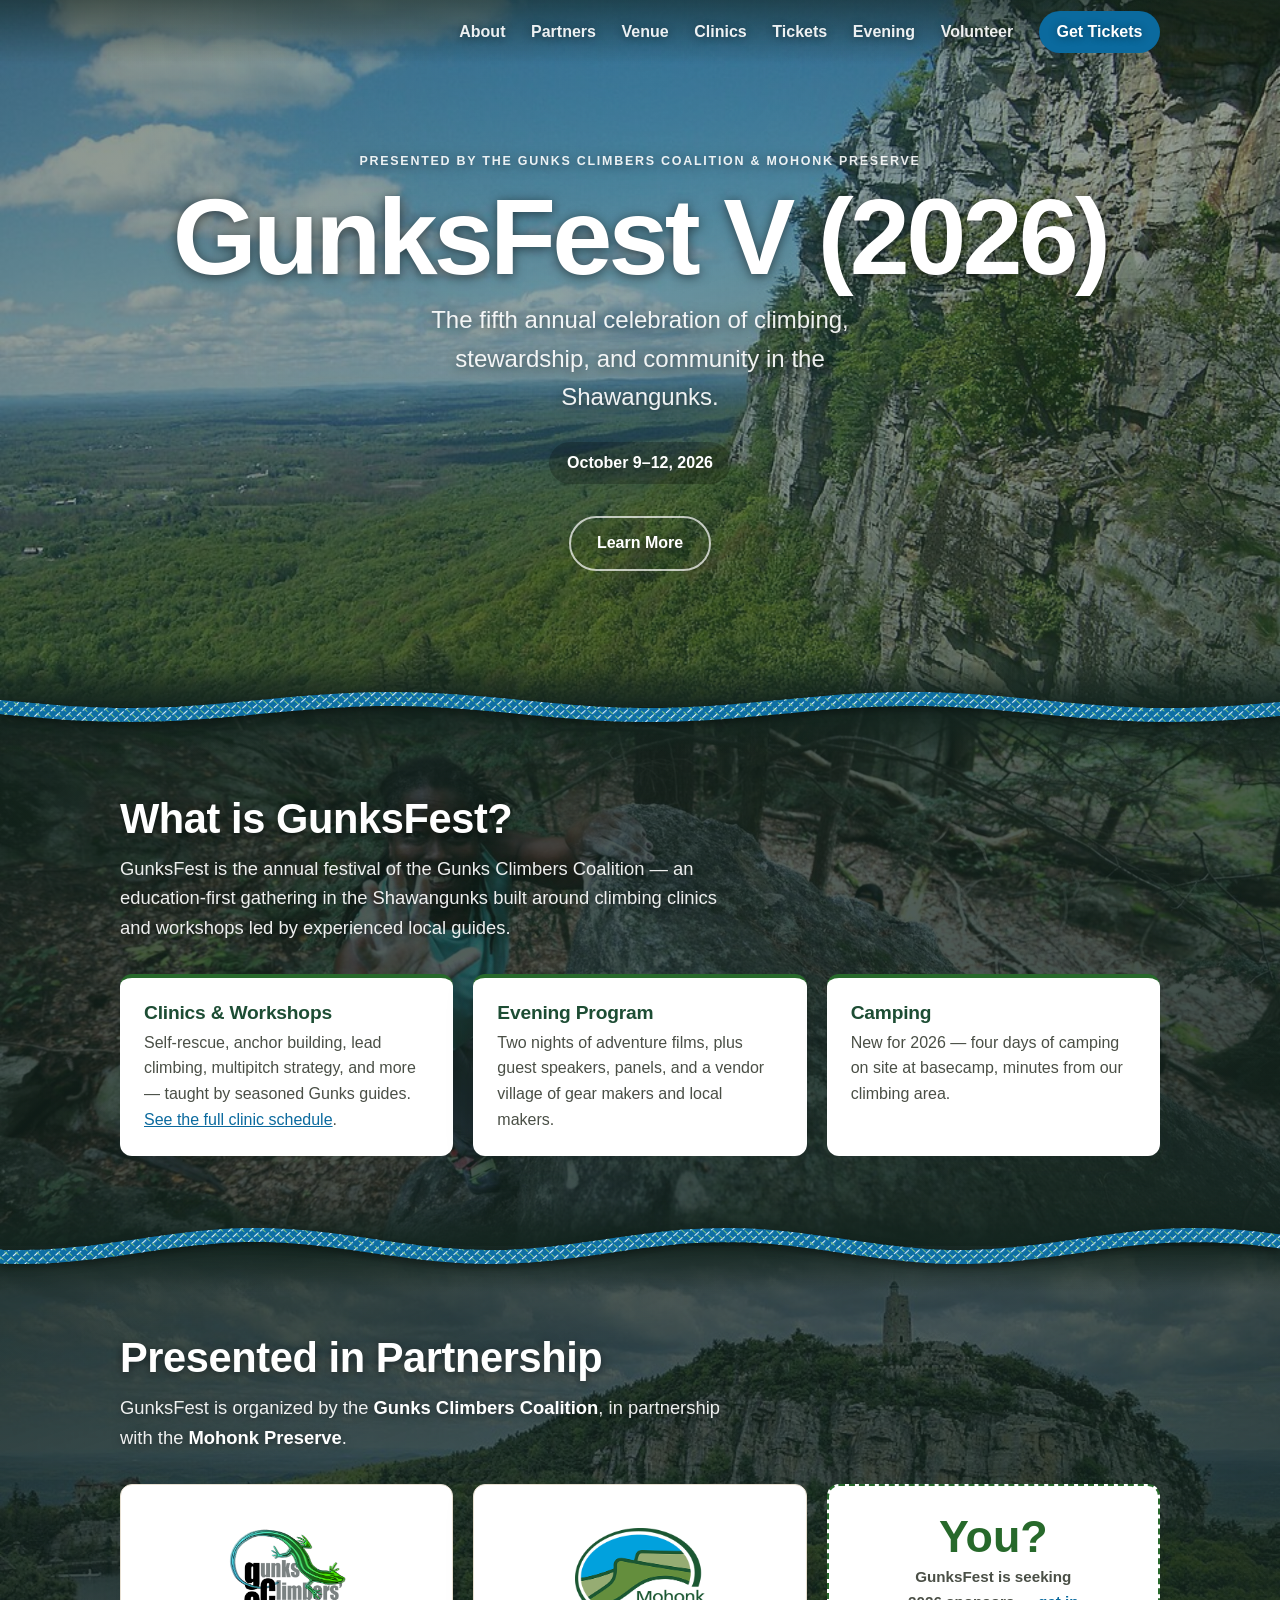
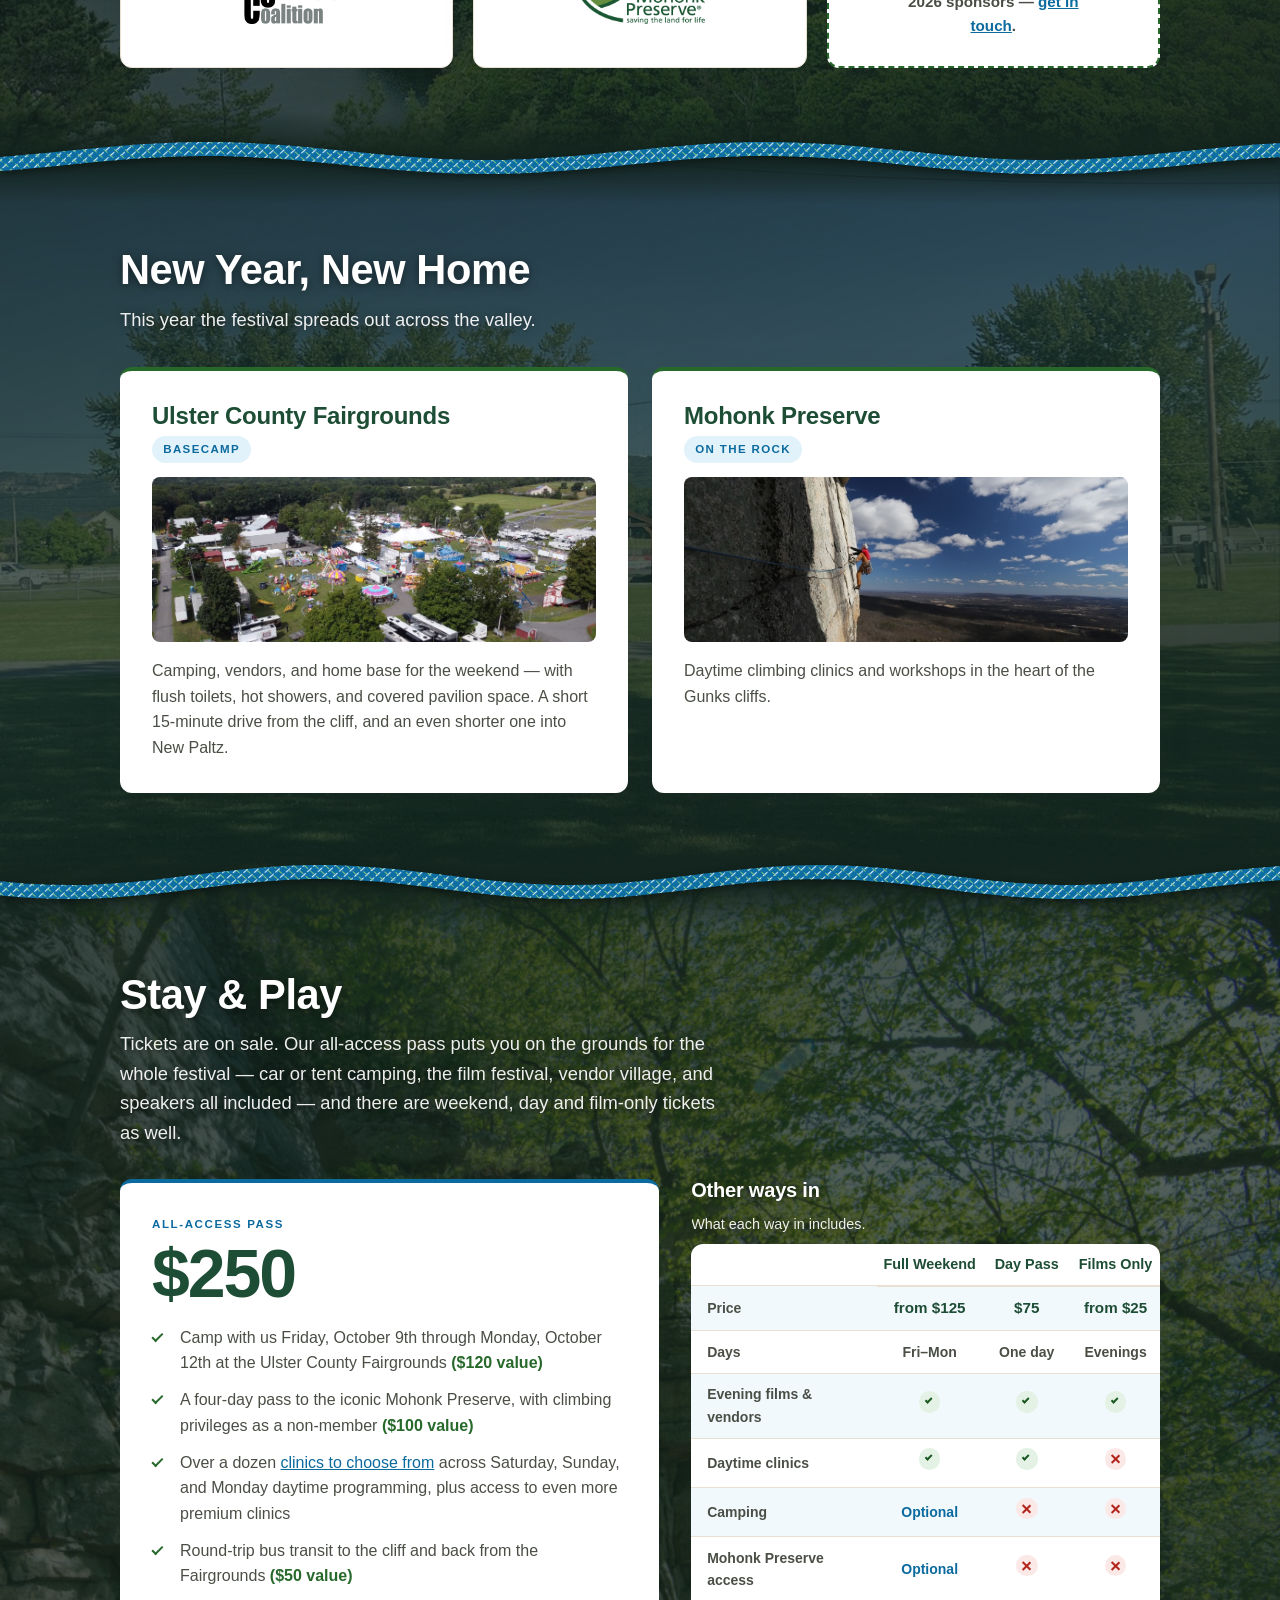
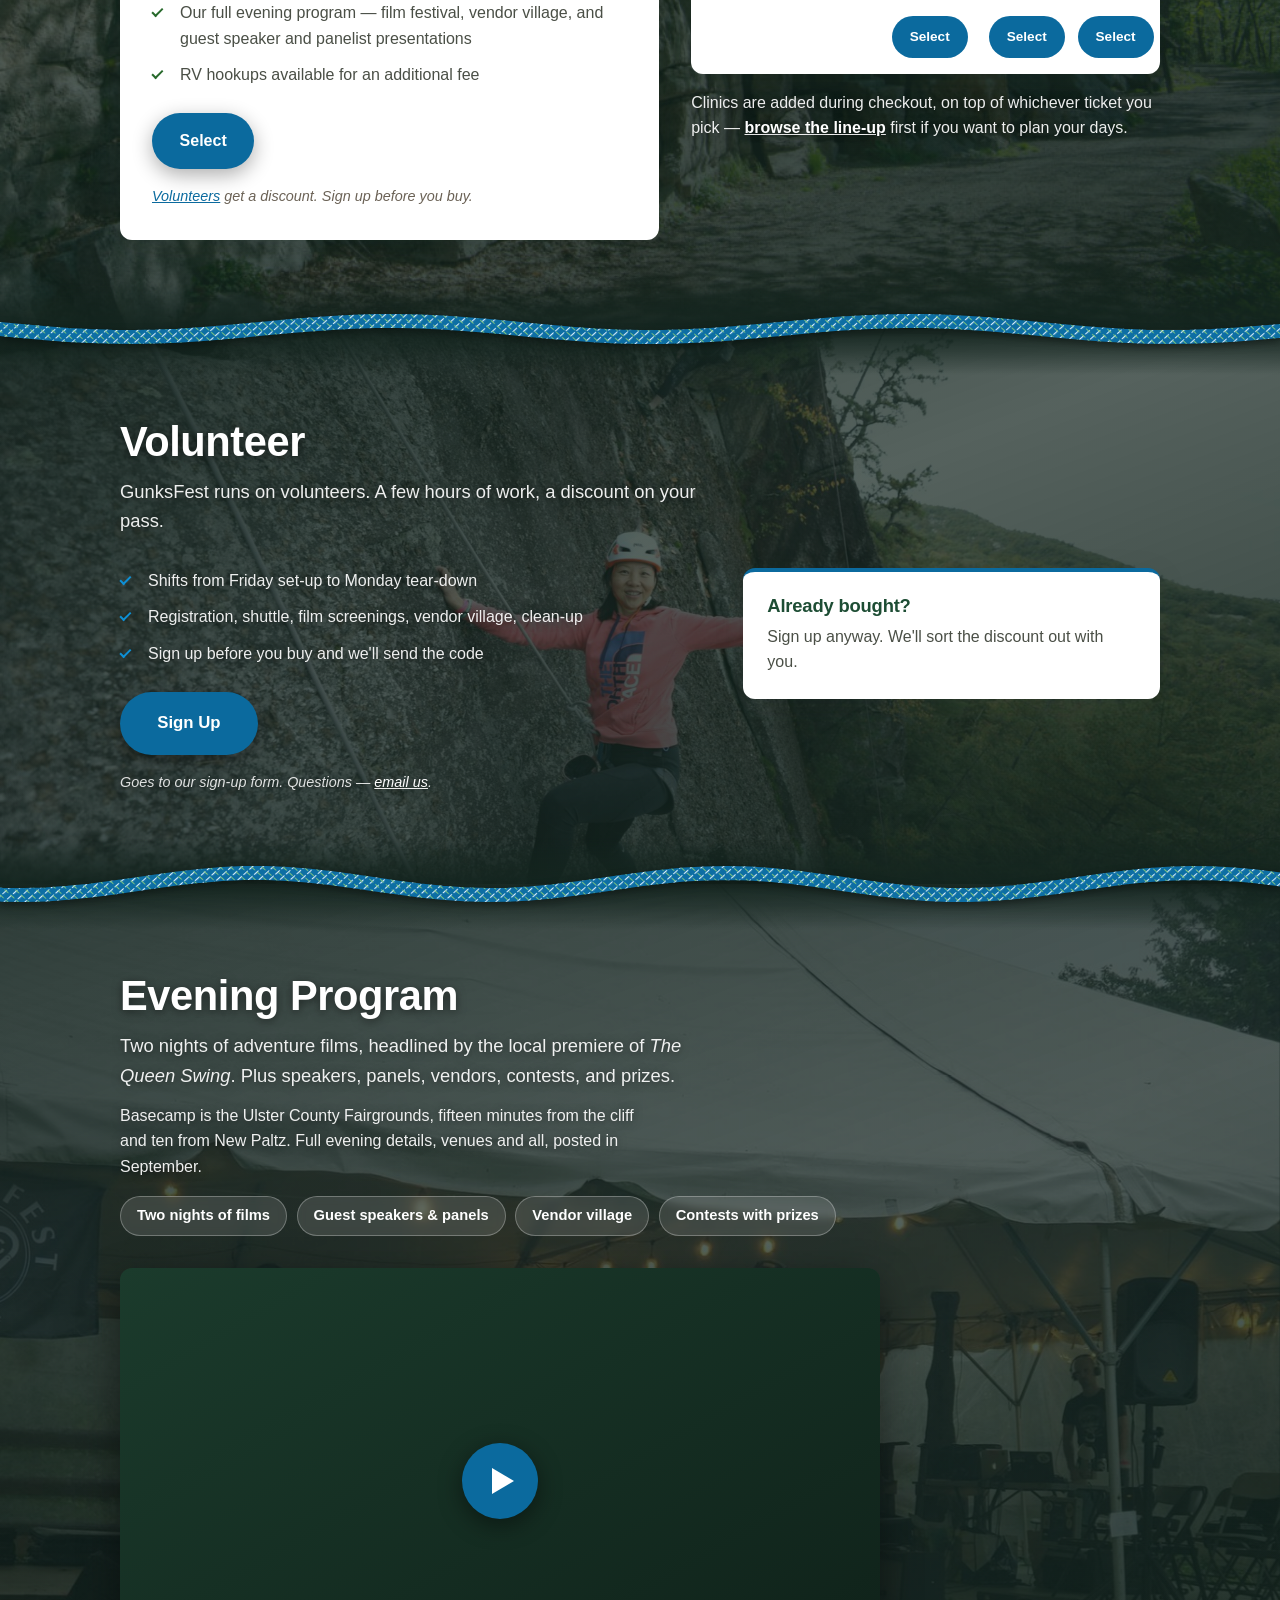
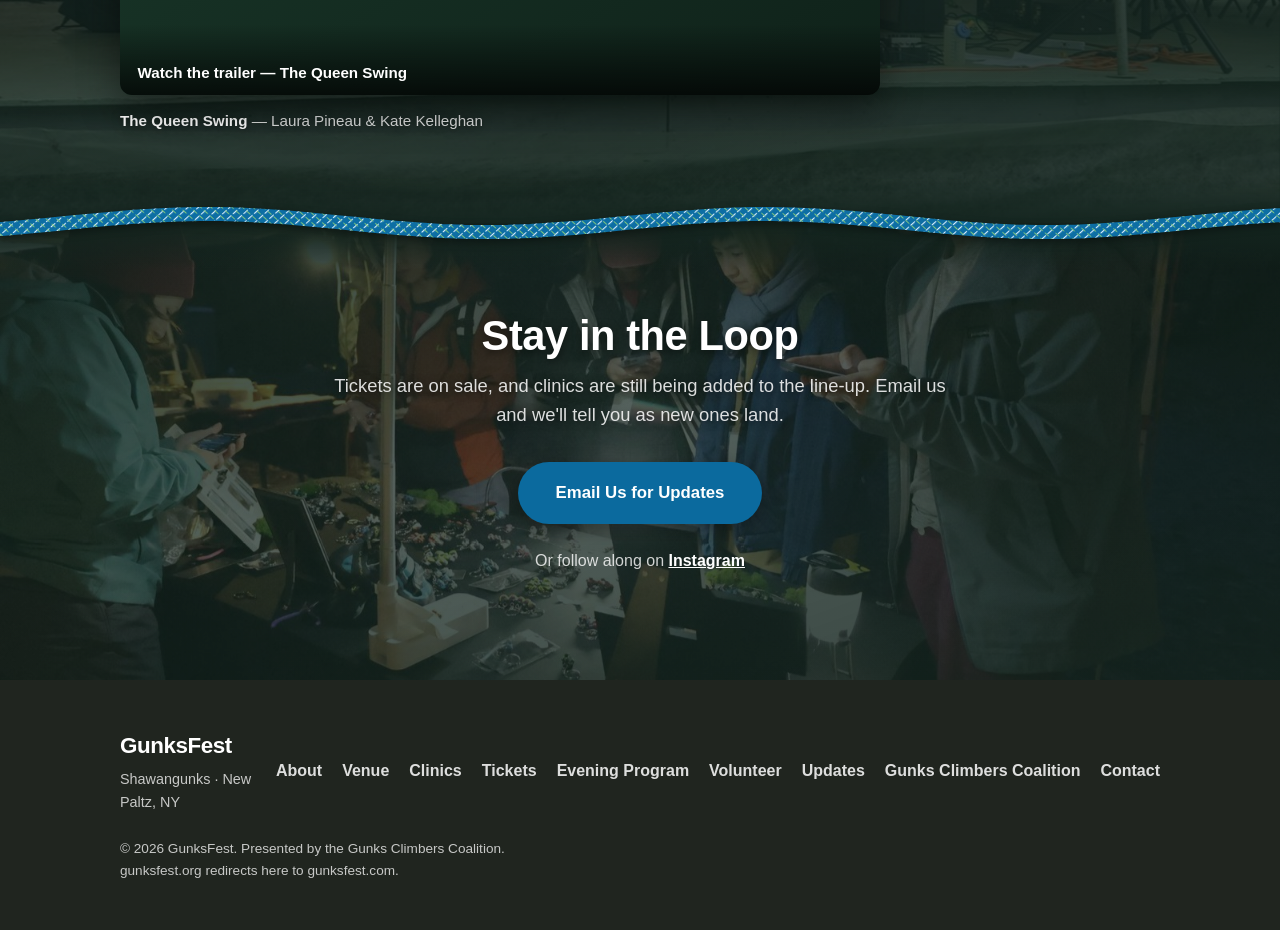
==== index.html @ 00a7a41a "Add Google Analytics (GA4) tag to the content pages Adds the gtag.js snippet for property G-NNXPX4NH" ====
<!DOCTYPE html>
<!--
  GunksFest 2026 — the landing page.

  Hand-written HTML, no templating and no build step: what's in this file is
  exactly what the browser receives. Reading it top to bottom is a decent tour
  of how a page is put together.

  The shape of any HTML document:
    <!DOCTYPE html>  tells the browser to use standards mode. Without it you
                     get "quirks mode", which emulates 1990s browser bugs.
    <html lang="en"> the language, which screen readers use to pick a voice and
                     pronunciation, and translation tools use to detect source.
    <head>           metadata: nothing here is displayed. Title, description,
                     social preview, icons, stylesheets.
    <body>           everything visible, in the order it appears on screen.

  Elements are chosen for what the content *is*, not how it should look — that
  is what "semantic HTML" means, and it's the difference between a page that
  works with a screen reader, a search engine and reader mode, and one that is
  a pile of <div>s. <header>, <nav>, <main>, <section> and <footer> are called
  landmarks: assistive software builds a table of contents from them and lets
  someone jump straight to a region. A <div> would look identical and announce
  nothing.
-->
<html lang="en">
<head>
  <!-- charset must be in the first 1024 bytes: the browser has to know how to
       decode the bytes before it can parse anything else. UTF-8 always. -->
  <meta charset="UTF-8" />
  <!-- Without this, mobile browsers pretend to be ~980px wide and shrink the
       page to fit, so every responsive rule in the CSS is measured against a
       lie. One line, and it's the difference between a mobile-friendly site
       and a zoomed-out desktop one. -->
  <meta name="viewport" content="width=device-width, initial-scale=1.0" />
  <!-- <title> is the browser tab, the bookmark name, and the headline in
       search results. Distinctive words first — many places truncate it. -->
  <title>GunksFest V (2026) — A Shawangunks Climbing Festival</title>
  <!-- Not used for ranking, but search engines usually show it as the snippet
       under the link, so it's the page's advert. ~155 characters before it's
       cut off. -->
  <meta name="description" content="Tickets are on sale for GunksFest 2026, the annual climbing festival in the Shawangunks, presented by the Gunks Climbers Coalition with Mohonk Preserve. Clinics, vendors, films, and four days of camping on the $250 Stay &amp; Play pass. October 9th - 12th, 2026." />

  <!-- Open Graph: the card that appears when the URL is pasted into a message,
       a social post or a chat. Without these tags the platform guesses — often
       picking the first image on the page and the wrong text. Note og:image
       must be an absolute URL, because it's fetched by someone else's server,
       not by a browser sitting on this page. -->
  <meta property="og:type" content="website" />
  <meta property="og:title" content="GunksFest V (2026) — A Shawangunks Climbing Festival" />
  <meta property="og:description" content="Tickets on sale now. Clinics, vendors, camping, and an evening film festival in the Shawangunks. Presented by the Gunks Climbers Coalition with Mohonk Preserve. October 9th - 12th, 2026." />
  <meta property="og:url" content="https://gunksfest.com/" />
  <meta property="og:image" content="https://gunksfest.com/assets/img/og-image.jpg" />
  <meta name="twitter:card" content="summary_large_image" />

  <!-- Sets html.js before the first paint, so CSS can hide the elements it
       intends to animate in without any flicker. Deliberately inline and
       deliberately here rather than in main.js: an external file would arrive
       too late, and the cards would flash visible before being hidden. If
       scripting is off this never runs, the class is never added, and every
       `html.js` rule in the stylesheet quietly stops applying — which leaves
       the page fully readable. See css/style.css, "Reveal cards on scroll". -->
  <script>document.documentElement.classList.add('js');</script>
  <link rel="icon" type="image/svg+xml" href="assets/favicon.svg" />
  <link rel="icon" type="image/png" href="assets/img/favicon.png" />
  <link rel="apple-touch-icon" href="assets/img/favicon.png" />
  <link rel="stylesheet" href="css/style.css" />
  <!-- js/tickets.js calls pretix for live availability once the page has
       rendered. preconnect does the DNS lookup, TCP handshake and TLS
       negotiation for that origin now, while the browser is otherwise busy
       laying out the page, so the fetch itself starts on a warm connection.
       crossorigin is required because that fetch is a CORS request — without
       it the browser warms up a connection the fetch can't reuse. -->
  <link rel="preconnect" href="https://pretix.eu" crossorigin />
  <!-- Google Analytics (GA4, gtag.js). Loaded from <head> so a visitor who
       leaves before the page finishes is still counted, and async so the
       request never blocks parsing or rendering — the tag sits outside the
       critical path entirely.

       dataLayer is the queue gtag() pushes into. It is created here rather
       than by the library because these calls run before the async script has
       arrived; the library drains whatever it finds waiting. gtag('js', new
       Date()) stamps the session start, and 'config' fires the page_view for
       this page against the G-NNXPX4NHLL property. -->
  <script async src="https://www.googletagmanager.com/gtag/js?id=G-NNXPX4NHLL"></script>
  <script>
    window.dataLayer = window.dataLayer || [];
    function gtag(){dataLayer.push(arguments);}
    gtag('js', new Date());

    gtag('config', 'G-NNXPX4NHLL');
  </script>
</head>
<body>
  <!-- First focusable thing on the page, so one Tab press offers a keyboard
       user a way past the nav straight to the content. It's visually hidden
       until focused — see .skip-link in css/style.css. -->
  <a class="skip-link" href="#main">Skip to content</a>

  <!-- Shared kernmantle-weave fleck patterns for the rope dividers.
       Two dashed line-sets rotated in opposite directions = woven fleck.

       An SVG <defs> block holds definitions that are never drawn where they
       sit — they're referenced by id from elsewhere, here as
       stroke="url(#fleckA)" on each rope. Defining the two patterns once at
       the top of the document and pointing six dividers at them is the same
       instinct as a CSS class: describe the thing once, use it many times.
       aria-hidden="true" keeps this decorative markup out of the accessibility
       tree entirely, and focusable="false" stops IE/Edge putting the SVG in
       the tab order. Every purely decorative graphic on the page carries both. -->
  <svg width="0" height="0" style="position:absolute" aria-hidden="true" focusable="false">
    <defs>
      <pattern id="fleckA" width="7" height="8" patternUnits="userSpaceOnUse" patternTransform="rotate(48)">
        <line x1="0" y1="-1" x2="0" y2="9" stroke="#d6ecfd" stroke-width="2.3" stroke-dasharray="3.2 4" stroke-linecap="round" />
      </pattern>
      <pattern id="fleckB" width="7" height="8" patternUnits="userSpaceOnUse" patternTransform="rotate(-48)">
        <line x1="0" y1="-1" x2="0" y2="9" stroke="#7cc47f" stroke-width="2" stroke-dasharray="2.6 4.4" stroke-linecap="round" />
      </pattern>
    </defs>
  </svg>

  <!-- ============ HEADER / NAV ============ -->
  <!-- There are two <nav> elements on this page (this bar and the burger
       panel), which is why each carries an aria-label: with more than one
       landmark of the same type, the label is what distinguishes "Primary"
       from "Menu" from "Footer" when someone lists the page's regions. A
       single nav wouldn't need one. -->
  <header class="site-header" id="top">
    <div class="container nav-bar">
      <nav class="nav-desktop" aria-label="Primary">
        <a href="#about">About</a>
        <a href="#partners">Partners</a>
        <a href="#venue">Venue</a>
        <a href="clinics.html">Clinics</a>
        <a href="#tickets">Tickets</a>
        <a href="#evening">Evening</a>
        <a href="#volunteer">Volunteer</a>
        <a class="nav-cta" href="#tickets">Get Tickets</a>
      </nav>
    </div>
  </header>

  <!-- Floating burger — appears on scroll (all sizes) and on mobile.
       Kept outside <header> so hiding the bar doesn't hide the menu.

       A real <button>, not a styled <div>. A button is focusable, reachable by
       Tab, fires on both Enter and Space, and announces itself as a button —
       all of which you'd otherwise have to rebuild by hand with tabindex, a
       role and keyboard handlers, and would get subtly wrong. The rule of
       thumb: if it does something, it's a <button>; if it goes somewhere, it's
       an <a href>.
       The three ARIA attributes describe state the visuals alone convey:
         aria-expanded  is the menu open? (kept in sync by js/main.js, and read
                        by the CSS to animate the bars into an X)
         aria-controls  which element this button operates
         aria-label     the accessible name, since the button's only content is
                        three decorative bars with no text to announce -->
  <button class="menu-fab" aria-expanded="false" aria-controls="menu-panel" aria-label="Open menu">
    <span class="menu-fab-bar"></span>
    <span class="menu-fab-bar"></span>
    <span class="menu-fab-bar"></span>
  </button>
  <nav class="menu-panel" id="menu-panel" aria-label="Menu">
    <div class="menu-brand"><span class="brand-mark">GunksFest</span> <span class="brand-year">V (2026)</span></div>
    <a href="#about">About</a>
    <a href="#partners">Partners</a>
    <a href="#venue">Venue</a>
    <a href="clinics.html">Clinics</a>
    <a href="#tickets">Tickets</a>
    <a href="#evening">Evening Program</a>
    <a href="#volunteer">Volunteer</a>
    <a class="menu-cta" href="#tickets">Get Tickets</a>
  </nav>

  <!-- <main> marks the page's primary content — one per document, excluding
       the header, nav and footer that repeat across pages. It's the target of
       the skip link above, and the region reader modes extract. -->
  <main id="main">
    <!-- ============ HERO ============ -->
    <!-- aria-labelledby points at the id of the element that names this
         section, so it's announced as "GunksFest V (2026), region" rather than
         just "region". Every <section> on this page is labelled this way — an
         unlabelled section is no more useful to a screen reader than a <div>,
         which is why they're worth the two extra attributes.
         Use aria-labelledby when a visible heading already says it (no
         duplicated text to keep in sync) and aria-label only when nothing
         on screen does. -->
    <section class="hero" aria-labelledby="hero-title">
      <!-- Empty divs whose only job is to hold a background layer. They carry
           no content, so aria-hidden keeps them out of the accessibility tree. -->
      <div class="hero-bg" aria-hidden="true"></div>
      <div class="hero-overlay"></div>
      <div class="container hero-inner">
        <p class="eyebrow">Presented by the Gunks Climbers Coalition &amp; Mohonk Preserve</p>
        <h1 id="hero-title">GunksFest<span class="hero-year"> V</span><span class="hero-edition"> (2026)</span></h1>
        <p class="hero-tagline">The fifth annual celebration of climbing, stewardship, and community in the Shawangunks.</p>
        <p class="hero-date">October 9–12, 2026</p>
        <!-- One call to action. .hero-actions is already centred, so removing
             the first button leaves the second centred with no rule change. -->
        <div class="hero-actions">
          <a class="btn btn-ghost" href="#about">Learn More</a>
        </div>
      </div>
    </section>

    <div class="rope-divider" role="presentation"><svg class="rope" width="100%" height="90" aria-hidden="true" focusable="false"><path class="rope-body" d="M-20,45 L3200,45"/><path class="rope-fleck" fill="none" stroke="url(#fleckA)" d="M-20,45 L3200,45"/><path class="rope-fleck" fill="none" stroke="url(#fleckB)" d="M-20,45 L3200,45"/></svg></div>

    <!-- ============ ABOUT ============ -->
    <section class="section section-photo" id="about" aria-labelledby="about-title">
      <!-- Crossfading event photos (extracted from the sponsor deck). Decorative.

           Note alt="" on every slide — an empty alt, not a missing one. They
           mean different things: alt="" says "this image carries no
           information, skip it", which is correct for decoration, while
           omitting alt entirely leaves a screen reader to read out the
           filename. Every <img> needs the attribute; only meaningful ones need
           words in it (compare the venue photos further down).

           Only the first slide has a real src, and fetchpriority="high" tells
           the browser to fetch it ahead of the queue — it's the largest thing
           the visitor sees first. The other eleven carry data-src and are
           loaded one at a time by js/main.js, so they don't compete with it. -->
      <div class="slideshow" aria-hidden="true">
        <img class="slide is-active" src="assets/img/gallery/slide-01.jpg" alt="" fetchpriority="high" />
        <img class="slide" data-src="assets/img/gallery/slide-02.jpg" alt="" />
        <img class="slide" data-src="assets/img/gallery/slide-03.jpg" alt="" />
        <img class="slide" data-src="assets/img/gallery/slide-04.jpg" alt="" />
        <img class="slide" data-src="assets/img/gallery/slide-05.jpg" alt="" />
        <img class="slide" data-src="assets/img/gallery/slide-06.jpg" alt="" />
        <img class="slide" data-src="assets/img/gallery/slide-07.jpg" alt="" />
        <img class="slide" data-src="assets/img/gallery/slide-08.jpg" alt="" />
        <img class="slide" data-src="assets/img/gallery/slide-09.jpg" alt="" />
        <img class="slide" data-src="assets/img/gallery/slide-10.jpg" alt="" />
        <img class="slide" data-src="assets/img/gallery/slide-11.jpg" alt="" />
        <img class="slide" data-src="assets/img/gallery/slide-12.jpg" alt="" />
      </div>
      <div class="slideshow-scrim" aria-hidden="true"></div>

      <div class="container">
        <h2 id="about-title">What is GunksFest?</h2>
        <p class="lead">
          GunksFest is the annual festival of the Gunks Climbers Coalition — an
          education-first gathering in the Shawangunks built around climbing clinics
          and workshops led by experienced local guides.
        </p>
        <div class="feature-grid">
          <div class="feature">
            <h3>Clinics &amp; Workshops</h3>
            <p>Self-rescue, anchor building, lead climbing, multipitch strategy, and more — taught by seasoned Gunks guides. <a href="clinics.html">See the full clinic schedule</a>.</p>
          </div>
          <div class="feature">
            <h3>Evening Program</h3>
            <p>Two nights of adventure films, plus guest speakers, panels, and a vendor village of gear makers and local makers.</p>
          </div>
          <div class="feature">
            <h3>Camping</h3>
            <p>New for 2026 — four days of camping on site at basecamp, minutes from our climbing area.</p>
          </div>
        </div>
      </div>
    </section>

    <div class="rope-divider" role="presentation"><svg class="rope" width="100%" height="90" aria-hidden="true" focusable="false"><path class="rope-body" d="M-20,45 L3200,45"/><path class="rope-fleck" fill="none" stroke="url(#fleckA)" d="M-20,45 L3200,45"/><path class="rope-fleck" fill="none" stroke="url(#fleckB)" d="M-20,45 L3200,45"/></svg></div>

    <!-- ============ PARTNERS ============ -->
    <section class="section section-photo" id="partners" aria-labelledby="partners-title">
      <div class="section-bg" style="background-image:url('assets/img/mohonk-visitor-center.jpg'); background-position:center top;" aria-hidden="true"></div>
      <div class="slideshow-scrim" aria-hidden="true"></div>
      <div class="container">
        <h2 id="partners-title">Presented in Partnership</h2>
        <p class="lead">
          GunksFest is organized by the <strong>Gunks Climbers Coalition</strong>, in
          partnership with the <strong>Mohonk Preserve</strong>.
        </p>
        <div class="logo-row">
          <a class="logo-card" href="https://gunksclimbers.org/" target="_blank" rel="noopener">
            <img src="assets/img/gcc-logo.png" alt="Gunks Climbers Coalition" />
          </a>
          <a class="logo-card" href="https://www.mohonkpreserve.org/" target="_blank" rel="noopener">
            <img src="assets/img/mohonk-logo.png" alt="Mohonk Preserve — saving the land for life" />
          </a>
          <a class="logo-card sponsor-card" href="mailto:sponsorships@gunksclimbers.org?subject=GunksFest%202026%20Sponsorship%20Inquiry&amp;body=Hi%20GunksFest%20team%2C%0A%0AI%27d%20like%20to%20learn%20about%20sponsoring%20GunksFest%202026.%20Please%20send%20over%20the%20sponsorship%20details.%0A%0AThanks%21">
            <span class="sponsor-you">You?</span>
            <span class="sponsor-sub">GunksFest is seeking 2026 sponsors — <span class="sponsor-link">get in touch</span>.</span>
          </a>
        </div>
      </div>
    </section>

    <div class="rope-divider" role="presentation"><svg class="rope" width="100%" height="90" aria-hidden="true" focusable="false"><path class="rope-body" d="M-20,45 L3200,45"/><path class="rope-fleck" fill="none" stroke="url(#fleckA)" d="M-20,45 L3200,45"/><path class="rope-fleck" fill="none" stroke="url(#fleckB)" d="M-20,45 L3200,45"/></svg></div>

    <!-- ============ VENUE / FORMAT ============ -->
    <section class="section section-photo" id="venue" aria-labelledby="venue-title">
      <div class="section-bg" style="background-image:url('assets/img/ulster-fairground.jpg')" aria-hidden="true"></div>
      <div class="slideshow-scrim" aria-hidden="true"></div>
      <div class="container">
        <h2 id="venue-title">New Year, New Home</h2>
        <p class="lead">This year the festival spreads out across the valley.</p>
        <div class="venue-grid">
          <div class="venue-card">
            <h3>Ulster County Fairgrounds</h3>
            <p class="venue-role">Basecamp</p>
            <!-- A meaningful image, so alt describes what it shows — write it
                 as if reading the page aloud to someone over the phone, not as
                 a list of keywords ("fairgrounds photo climbing gunks").
                 loading="lazy" defers the download until the image is near the
                 viewport; correct for anything below the fold, and exactly
                 wrong for the hero image, which you want fetched immediately. -->
            <img class="venue-photo" src="assets/img/df7b7300-e033-4e14-a859-f91136d7badc.jpg"
                 alt="The Ulster County Fairgrounds from the air, with the Shawangunk ridge rising behind it." loading="lazy" />
            <p>Camping, vendors, and home base for the weekend — with flush toilets,
              hot showers, and covered pavilion space. A short 15-minute drive from
              the cliff, and an even shorter one into New Paltz.</p>
          </div>
          <div class="venue-card">
            <h3>Mohonk Preserve</h3>
            <p class="venue-role">On the Rock</p>
            <img class="venue-photo" src="assets/img/vultaggio-cck-gunks-600x400.jpg"
                 alt="A climber high on a Gunks route, with the valley spread out below." loading="lazy" />
            <p>Daytime climbing clinics and workshops in the heart of the Gunks cliffs.</p>
          </div>
        </div>
      </div>
    </section>

    <div class="rope-divider" role="presentation"><svg class="rope" width="100%" height="90" aria-hidden="true" focusable="false"><path class="rope-body" d="M-20,45 L3200,45"/><path class="rope-fleck" fill="none" stroke="url(#fleckA)" d="M-20,45 L3200,45"/><path class="rope-fleck" fill="none" stroke="url(#fleckB)" d="M-20,45 L3200,45"/></svg></div>

    <!-- ============ STAY & PLAY / TICKETS ============ -->
    <!-- id="tickets" rather than "stay-play": /tickets on the site redirects
         to this anchor (see tickets/index.html), and it should land on the
         heading the way /volunteer lands on that section's, not part-way down
         the section. The inner block that used to hold this id was the "Other
         ways in" column, which would have skipped both the heading and the
         pass card. -->
    <section class="section section-photo section-pass" id="tickets" aria-labelledby="tickets-heading">
      <div class="section-bg" style="background-image:url('assets/img/Stephen_D_Stewart-Hill_20200521a_Undercliff_44a-copy-1024x1024.jpg')" aria-hidden="true"></div>
      <div class="slideshow-scrim" aria-hidden="true"></div>
      <div class="container">
        <h2 id="tickets-heading">Stay &amp; Play</h2>
        <p class="lead">
          Tickets are on sale. Our all-access pass puts you on the grounds for the whole
          festival — car or tent camping, the film festival, vendor village, and speakers
          all included — and there are weekend, day and film-only tickets as well.
        </p>

        <div class="pass-layout">
          <!-- The left column. Two children, so they need a wrapper of their
               own: .pass-layout is a two-column grid, and anything that is a
               direct child of it claims a column. -->
          <div class="pass-main">
            <!-- data-item-id names the pretix product this hand-written card
                 describes. Nothing on the page is drawn from it any more — the
                 card shows no availability badge, its price is hand-written,
                 and its button goes to the shop's front page like every other
                 Select. What it still buys is one console warning: if pretix
                 stops knowing this id, the card is advertising a product the
                 shop no longer sells, and this is the only thing that would
                 say so. Keep it in step with data/schedule.json. -->
            <div class="pass-card" data-item-id="1088250">
              <p class="pass-eyebrow">All-Access Pass</p>
              <p class="pass-price"><span class="pass-amount">$250</span></p>
              <ul class="pass-list">
                <li>Camp with us Friday, October 9th through Monday, October 12th at the Ulster County Fairgrounds <span class="pass-value">($120 value)</span></li>
                <li>A four-day pass to the iconic Mohonk Preserve, with climbing privileges as a non-member <span class="pass-value">($100 value)</span></li>
                <li>Over a dozen <a href="clinics.html">clinics to choose from</a> across Saturday, Sunday, and Monday daytime programming, plus access to even more premium clinics</li>
                <li>Round-trip bus transit to the cliff and back from the Fairgrounds <span class="pass-value">($50 value)</span></li>
                <li>Our full evening program — film festival, vendor village, and guest speaker and panelist presentations</li>
                <li>RV hookups available for an additional fee</li>
              </ul>
              <!-- Straight to the shop's product list, with nothing preselected
                   — the same destination as every Select in the table opposite.
                   Checkout happens on pretix rather than in a widget embedded
                   here; the reasoning is in README.md, "Linking out vs embedding
                   the widget". The .pass-cta class is the handle js/tickets.js
                   uses to send this button back to the updates list if the shop
                   turns out not to be open yet. -->
              <a class="btn btn-primary pass-cta" href="https://pretix.eu/gunksclimbers/gunksfest2026/" target="_blank" rel="noopener">Select</a>
              <p class="pass-note"><a href="https://script.google.com/macros/s/AKfycbxzDdPAMZbNi7ckt9Lm30IkVRR8i6zDBTN19dVXH7HfvjEkNMNFJ5MHGi5L8vicEAg/exec" target="_blank" rel="noopener">Volunteers</a> get a discount. Sign up before you buy.</p>
            </div>
          </div>

          <!-- ============ EVERY TICKET, FROM PRETIX ============ -->
          <!-- Filled by js/tickets.js from data/schedule.json — the same
               committed snapshot the clinics page renders, so a price here can
               never disagree with the same price there.

               This table is the right-hand column, opposite the pass, rather
               than a band of its own below it. A full-width row of ticket
               cards underneath used to leave most of a screen of empty photo
               beside the pass — the page's largest hole sitting exactly where
               a visitor comparing prices would look next. Side by side the two
               columns end at roughly the same place, and every way in is on
               one screen with the pass it is an alternative to.

               What ships in the markup is what a visitor gets when scripting
               is off or the fetch fails: the pass alongside, with its real
               price and a working link into the shop, and this paragraph
               pointing at the same shop. That is a complete and true page on its own, which is
               the test worth applying to anything built this way — not "does
               the enhancement work" but "is what's left without it still the
               thing the visitor came for". -->
          <div class="tickets">
            <h3 class="tickets-title">Other ways in</h3>
            <div id="tickets-list" hidden></div>
            <p class="tickets-fallback" id="tickets-fallback">
              Weekend passes, single-day passes and film-only tickets are all on our
              <a href="https://pretix.eu/gunksclimbers/gunksfest2026/" target="_blank" rel="noopener">ticket shop</a>.
            </p>
            <p class="tickets-note" id="tickets-note" hidden>
              Clinics are added during checkout, on top of whichever ticket you pick —
              <a href="clinics.html">browse the line-up</a> first if you want to plan your days.
            </p>
          </div>
        </div>
      </div>
    </section>

    <div class="rope-divider" role="presentation"><svg class="rope" width="100%" height="90" aria-hidden="true" focusable="false"><path class="rope-body" d="M-20,45 L3200,45"/><path class="rope-fleck" fill="none" stroke="url(#fleckA)" d="M-20,45 L3200,45"/><path class="rope-fleck" fill="none" stroke="url(#fleckB)" d="M-20,45 L3200,45"/></svg></div>

    <!-- ============ VOLUNTEER ============ -->
    <!-- The registration page itself is a Google Apps Script web app, kept off
         this site on purpose. It writes to the GCC's own spreadsheet and needs
         to keep working when nobody is around to redeploy a static site, so it
         is linked to rather than embedded: an <iframe> here would inherit this
         page's width and none of its styling, break the back button, and hand
         the visitor a form they can't tell is ours anyway. A link is honest
         about crossing a boundary, and it can't take the page down with it. -->
    <section class="section section-photo section-volunteer" id="volunteer" aria-labelledby="volunteer-title">
      <!-- background-position sits a little above centre: the section is much
           wider than it is tall, so `cover` crops the photo top and bottom, and
           the default centre crop cuts the climber's head off. Nudging the
           focal point up keeps her in frame at every width.

           If assets/img/volunteers-bg.jpg is ever missing, .section-bg's
           background-color shows through instead — deep forest green under the
           same scrim, which is a section that looks deliberate rather than
           broken. Worth knowing about any element whose whole job is to hold an
           image. -->
      <div class="section-bg" style="background-image:url('assets/img/volunteers-bg.jpg'); background-position: center 38%" aria-hidden="true"></div>
      <div class="slideshow-scrim" aria-hidden="true"></div>
      <div class="container">
        <h2 id="volunteer-title">Volunteer</h2>
        <p class="lead">
          GunksFest runs on volunteers. A few hours of work, a discount on your pass.
        </p>
        <div class="volunteer-layout">
          <div class="volunteer-main">
            <ul class="pass-list">
              <li>Shifts from Friday set-up to Monday tear-down</li>
              <li>Registration, shuttle, film screenings, vendor village, clean-up</li>
              <li>Sign up before you buy and we'll send the code</li>
            </ul>
            <!-- The registration page lives on script.google.com, which is
                 visibly not this site — so the link says where it goes rather
                 than letting the new tab be a surprise. -->
            <a class="btn btn-primary btn-lg" href="https://script.google.com/macros/s/AKfycbxzDdPAMZbNi7ckt9Lm30IkVRR8i6zDBTN19dVXH7HfvjEkNMNFJ5MHGi5L8vicEAg/exec" target="_blank" rel="noopener">
              Sign Up
            </a>
            <p class="pass-note">
              Goes to our sign-up form. Questions —
              <a href="mailto:events@gunksclimbers.org?subject=GunksFest%202026%20volunteering">email us</a>.
            </p>
          </div>
          <div class="volunteer-side">
            <h3>Already bought?</h3>
            <p>Sign up anyway. We'll sort the discount out with you.</p>
          </div>
        </div>
      </div>
    </section>

    <div class="rope-divider" role="presentation"><svg class="rope" width="100%" height="90" aria-hidden="true" focusable="false"><path class="rope-body" d="M-20,45 L3200,45"/><path class="rope-fleck" fill="none" stroke="url(#fleckA)" d="M-20,45 L3200,45"/><path class="rope-fleck" fill="none" stroke="url(#fleckB)" d="M-20,45 L3200,45"/></svg></div>

    <!-- ============ EVENING PROGRAM ============ -->
    <section class="section section-photo" id="evening" aria-labelledby="evening-title">
      <div class="section-bg" style="background-image:url('assets/img/gallery/slide-04.jpg')" aria-hidden="true"></div>
      <div class="slideshow-scrim" aria-hidden="true"></div>
      <div class="container">
        <h2 id="evening-title">Evening Program</h2>
        <p class="lead">
          Two nights of adventure films, headlined by the local premiere of
          <em>The Queen Swing</em>. Plus speakers, panels, vendors, contests, and prizes.
        </p>
        <!-- Names basecamp, which is true however the evening shakes out, and
             gives the date the rest is answered on. A promise to say more later
             is a very different thing from silence: it tells someone the gap is
             known and scheduled rather than leaving them to wonder whether
             anyone has thought about it. -->
        <p class="evening-sub">
          Basecamp is the Ulster County Fairgrounds, fifteen minutes from the cliff and ten
          from New Paltz. Full evening details, venues and all, posted in September.
        </p>
        <ul class="bill-list">
          <li>Two nights of films</li>
          <li>Guest speakers &amp; panels</li>
          <li>Vendor village</li>
          <li>Contests with prizes</li>
        </ul>

        <!-- Click-to-load YouTube facade: nothing is requested from YouTube
             until the visitor actually hits play. See js/main.js for what that
             saves and why it's worth doing.
             <figure> + <figcaption> is the semantic pairing for any piece of
             self-contained media with a caption — an image, a diagram, a code
             listing, a quote. It ties the caption to the thing it describes
             rather than leaving a stray <p> underneath. -->
        <figure class="video-figure">
          <div class="video-embed" data-video="cLM-6Xqk_UI">
            <button class="video-play" type="button" aria-label="Play the video for The Queen Swing">
              <img class="video-thumb" src="https://i.ytimg.com/vi/cLM-6Xqk_UI/maxresdefault.jpg" alt="" loading="lazy" />
              <span class="video-btn" aria-hidden="true"></span>
              <span class="video-label" aria-hidden="true">Watch the trailer — <strong>The Queen Swing</strong></span>
            </button>
          </div>
          <figcaption><strong>The Queen Swing</strong> — Laura Pineau &amp; Kate Kelleghan</figcaption>
        </figure>
      </div>
    </section>

    <div class="rope-divider" role="presentation"><svg class="rope" width="100%" height="90" aria-hidden="true" focusable="false"><path class="rope-body" d="M-20,45 L3200,45"/><path class="rope-fleck" fill="none" stroke="url(#fleckA)" d="M-20,45 L3200,45"/><path class="rope-fleck" fill="none" stroke="url(#fleckB)" d="M-20,45 L3200,45"/></svg></div>

    <!-- ============ UPDATES / CTA ============ -->
    <section class="section section-cta section-photo" id="updates" aria-labelledby="updates-title">
      <!-- Same event photos as the About block, offset by 6 so the two
           slideshows never show the same image at the same time. -->
      <div class="slideshow" data-offset="6" aria-hidden="true">
        <img class="slide" data-src="assets/img/gallery/slide-01.jpg" alt="" />
        <img class="slide" data-src="assets/img/gallery/slide-02.jpg" alt="" />
        <img class="slide" data-src="assets/img/gallery/slide-03.jpg" alt="" />
        <img class="slide" data-src="assets/img/gallery/slide-04.jpg" alt="" />
        <img class="slide" data-src="assets/img/gallery/slide-05.jpg" alt="" />
        <img class="slide" data-src="assets/img/gallery/slide-06.jpg" alt="" />
        <img class="slide" data-src="assets/img/gallery/slide-07.jpg" alt="" />
        <img class="slide" data-src="assets/img/gallery/slide-08.jpg" alt="" />
        <img class="slide" data-src="assets/img/gallery/slide-09.jpg" alt="" />
        <img class="slide" data-src="assets/img/gallery/slide-10.jpg" alt="" />
        <img class="slide" data-src="assets/img/gallery/slide-11.jpg" alt="" />
        <img class="slide" data-src="assets/img/gallery/slide-12.jpg" alt="" />
      </div>
      <div class="slideshow-scrim" aria-hidden="true"></div>

      <div class="container narrow">
        <h2 id="updates-title">Stay in the Loop</h2>
        <p class="lead">
          Tickets are on sale, and clinics are still being added to the line-up.
          Email us and we'll tell you as new ones land.
        </p>
        <a class="btn btn-primary btn-lg" href="mailto:events@gunksclimbers.org?subject=GunksFest%202026%20updates&amp;body=Please%20add%20me%20to%20the%20GunksFest%202026%20updates%20list.">
          Email Us for Updates
        </a>
        <p class="cta-note">
          Or follow along on <a href="https://www.instagram.com/gunksclimbers">Instagram</a>
        </p>
      </div>
    </section>
  </main>

  <!-- ============ FOOTER ============ -->
  <footer class="site-footer">
    <div class="container footer-inner">
      <div class="footer-brand">
        <span class="brand-mark">GunksFest</span>
        <p>Shawangunks · New Paltz, NY</p>
      </div>
      <nav class="footer-links" aria-label="Footer">
        <a href="#about">About</a>
        <a href="#venue">Venue</a>
        <a href="clinics.html">Clinics</a>
        <a href="#tickets">Tickets</a>
        <a href="#evening">Evening Program</a>
        <a href="#volunteer">Volunteer</a>
        <a href="#updates">Updates</a>
        <a href="https://gunksclimbers.org/" target="_blank" rel="noopener">Gunks Climbers Coalition</a>
        <a href="mailto:events@gunksclimbers.org">Contact</a>
      </nav>
      <p class="footer-meta">
        &copy; <span id="year">2026</span> GunksFest. Presented by the Gunks Climbers Coalition.<br />
        gunksfest.org redirects here to gunksfest.com.
      </p>
    </div>
  </footer>

  <!-- Scripts at the very end of <body>, not in <head>. A plain <script> tag
       blocks HTML parsing while it downloads and runs, so one in the head
       delays the whole page appearing; down here, everything above has already
       been parsed and painted. It also means main.js can query for elements
       immediately without waiting for DOMContentLoaded — they all exist by the
       time it runs. (The modern alternative is <script defer> in the head,
       which downloads in parallel and runs at the same point.) -->
  <script src="js/main.js"></script>
  <!-- js/pretix.js defines the GunksPretix namespace that js/tickets.js reads,
       so it has to come first. Plain <script> tags execute in document order,
       which is the whole of the dependency management this site needs. -->
  <script src="js/pretix.js"></script>
  <script src="js/tickets.js"></script>
</body>
</html>
---- css/style.css ----
/* ============================================================
   GunksFest 2026 — styles
   Edit the variables below to retheme the whole site at once.

   How this file is organised, and why it's worth reading top to bottom:
   there is no framework here, no build step, no generated CSS. Every rule
   below is one a browser reads directly, in order. That order matters —
   when two rules could apply, the browser picks by specificity first (how
   tightly the selector describes the element) and by source order only as
   the tiebreak. So the general rules come first (reset, typography,
   containers), then components, then the media queries that adjust them.

   Sections, in order:
     1. Design tokens (:root)      — the whole theme in ~20 values
     2. Reset-ish + base elements  — the small set of defaults worth changing
     3. Buttons, header, nav       — reusable components
     4. Hero, sections, dividers   — page furniture
     5. Parallax + reveal          — the JS-driven bits (all gated on html.js)
     6. Grids and cards            — the content blocks
     7. Footer, media queries      — responsive adjustments last
   ============================================================ */

/* :root is the <html> element, and it's where custom properties ("CSS
   variables") are declared so every rule beneath can read them. A custom
   property is any name starting with `--`; you read it back with var().
   Two things make this worth doing over hardcoding hex codes:
   they cascade like any other property (redefine one inside a section and
   everything under that section changes), and they're live at runtime — JS
   can set them, and the page repaints. Change --color-forest here and the
   headings, buttons and logo borders all move together. */
:root {
  /* Palette — sampled from the hero photo + GCC & Mohonk logos.
     Deep forest green (Mohonk/GCC) · sky blue (hero sky + Mohonk) ·
     emerald (GCC lizard) · warm cream ground. All text pairings pass WCAG AA.

     "Passes WCAG AA" means the contrast ratio between text and its background
     is at least 4.5:1 (3:1 for large text). It is the difference between a
     site most people can read and a site everybody can read, and it is worth
     checking with a contrast tool rather than by eye — dark grey on mid grey
     looks fine to a designer on a good monitor and vanishes on a phone in
     sunlight. */
  --color-forest:    #1d4d34;   /* deep pine green — from Mohonk logo */
  --color-forest-dk: #143526;
  --color-leaf:      #27692b;   /* GCC emerald — structural accents */
  --color-stone:     #6b6256;   /* cliff/rock neutral */
  --color-sand:      #f4efe6;   /* warm off-white background */
  --color-sand-dk:   #e8e0d2;
  --color-cream:     #ffffff;
  --color-accent-light: #0e90d6; /* light sky — legible accent text on the photo */
  --color-accent:    #0e90d6;   /* bright sky blue — highlights on dark */
  --color-accent-dk: #0b6a9e;   /* deep sky blue — buttons & links (AA on light) */
  --color-accent-darker: #08567d; /* button hover */
  --color-ink:       #20251f;   /* body text */
  --color-ink-soft:  #4a4f46;

  /* Typography */
  --font-display: "Helvetica Neue", Helvetica, Arial, sans-serif;
  --font-body: -apple-system, BlinkMacSystemFont, "Segoe UI", Roboto, Helvetica, Arial, sans-serif;

  /* Layout */
  --maxw: 1080px;
  --radius: 12px;
  --shadow: 0 8px 30px rgba(33, 53, 40, 0.12);
  /* clamp(MIN, PREFERRED, MAX) is the single most useful function in modern
     CSS layout. It says: use 7% of the viewport width, but never less than
     3rem and never more than 6rem. That one line replaces two media queries
     and scales smoothly at every width in between rather than jumping at
     breakpoints. Used here for section padding and, further down, for every
     heading size on the page. */
  --space: clamp(3rem, 7vw, 6rem);
}

/* ---------- Reset-ish ---------- */
/* The one browser default genuinely worth overriding on every project.
   By default an element's `width` measures its content only, so adding
   padding or a border makes the box wider than the number you wrote —
   width:300px + padding:20px renders 340px wide. `border-box` makes width
   mean the whole visible box, padding and border included, which is what
   everyone means when they say "300 wide". The *, *::before, *::after
   selector applies it to every element and every generated pseudo-element. */
*, *::before, *::after { box-sizing: border-box; }
/* Dark root background so the overscroll "rubber-band" at the top/bottom
   matches the dark header/footer instead of flashing white. */
html { scroll-behavior: smooth; background: #14251f; }
body {
  margin: 0;
  font-family: var(--font-body);
  color: var(--color-ink);
  background: #14251f;
  line-height: 1.6;
  -webkit-font-smoothing: antialiased;
}
/* Two defaults worth fixing for every image on the site: max-width keeps a
   large photo from overflowing its column on a narrow screen, and display:block
   removes the few pixels of gap browsers leave under an inline image (images
   are inline by default, so they sit on the text baseline with room for a
   descender underneath — the famous "mystery gap"). */
img { max-width: 100%; display: block; }
a { color: var(--color-accent-dk); }

/* line-height gets tighter as type gets bigger: 1.6 on body text (set on
   <body>) gives the eye room to find the next line, but the same ratio on a
   6rem headline leaves a canyon. Big type wants ~1.1, and slightly negative
   letter-spacing, because the gaps that look right at 16px look loose at 96px. */
h1, h2, h3 { font-family: var(--font-display); line-height: 1.1; letter-spacing: -0.01em; }

/* The centred-column idiom, and the only layout primitive this site needs.
   max-width caps the measure, `margin: 0 auto` centres it once the viewport is
   wider than that cap, and the padding keeps text off the screen edge on a
   phone. Note it's a separate element from the section: the section paints
   full-bleed backgrounds edge to edge, the container inside it holds the text
   to a readable width. Nesting them this way is what lets a photo run the full
   width of the screen while the copy on top of it stays in a column. */
.container { width: 100%; max-width: var(--maxw); margin: 0 auto; padding: 0 1.25rem; }
.container.narrow { max-width: 680px; }

/* An accessibility staple: the first thing in the DOM is a link straight to
   the content, parked off-screen so it costs sighted users nothing. Someone
   navigating by keyboard hits Tab once, the link takes focus, :focus pulls it
   on-screen, and Enter skips the whole nav. Note it is moved with `left`
   rather than `display: none` — a hidden element cannot receive focus at all,
   so the usual ways of hiding things would break the feature. */
.skip-link {
  position: absolute; left: -999px; top: 0;
  background: var(--color-ink); color: #fff; padding: 0.6rem 1rem; z-index: 200;
}
.skip-link:focus { left: 0; }

/* ---------- Buttons ---------- */
/* .btn carries everything shared (shape, weight, transition) and .btn-primary
   / .btn-ghost / .btn-lg only carry what differs. An element opts into both:
   class="btn btn-primary". That split is the whole idea behind component CSS —
   one place to change the shape of every button, one place per variant for the
   colour. The alternative, a complete rule per button type, means every future
   change has to be made three times and one of them gets missed. */
.btn {
  display: inline-block;
  padding: 0.8rem 1.6rem;
  /* The pill trick: any radius larger than half the element's height clamps to
     a perfect semicircle on each end, so one value works at every size without
     ever being recalculated. 999px is just "definitely bigger than half". */
  border-radius: 999px;
  font-weight: 700;
  text-decoration: none;
  /* transition names the properties that should animate rather than snap, and
     how long they take. Naming them explicitly (instead of `transition: all`)
     is deliberate: `all` will happily animate a property you never meant to,
     including expensive ones, and costs the browser work on every change.
     0.12s is around the shortest duration the eye still registers as movement —
     long enough to feel responsive, short enough to never feel slow. */
  transition: transform 0.12s ease, background-color 0.12s ease, color 0.12s ease;
  /* A transparent border reserves the space now so the .btn-ghost variant can
     colour it in without the button changing size and shoving its neighbours. */
  border: 2px solid transparent;
}
/* :active is the moment a button is held down. One pixel of travel is enough
   to read as a physical press — the smallest possible piece of feedback that
   tells someone the click registered. */
.btn:active { transform: translateY(1px); }
.btn-primary {
  background: var(--color-accent-dk); color: #fff;
  box-shadow: 0 6px 20px rgba(0,0,0,0.32); /* lifts the button off the photo */
}
.btn-primary:hover { background: var(--color-accent); box-shadow: 0 8px 24px rgba(0,0,0,0.38); }
.btn-ghost { background: transparent; color: #fff; border-color: rgba(255,255,255,0.7); }
.btn-ghost:hover { background: rgba(255,255,255,0.12); }
.btn-lg { padding: 1rem 2.2rem; font-size: 1.05rem; }
/* The other direction: a button small enough to repeat nine times down a list
   without shouting. Same .btn shape, less of it. */
.btn-small { padding: 0.5rem 1.2rem; font-size: 0.9rem; background: var(--color-accent-dk); color: #fff; }
.btn-small:hover { background: var(--color-accent); }

/* ---------- Header / Nav ---------- */
/* Transparent overlay on the hero (only ever visible near the very top).
   A soft top-down scrim keeps the brand/links legible; it fades onto the
   hero photo rather than showing a solid bar. Slides away on scroll.

   z-index only works on positioned elements (anything that isn't the default
   `position: static`), and the values across this file are deliberately spaced
   out rather than sequential, so there's room to slot something in later:
     200  skip link      — must beat everything, it's the escape hatch
     130  burger button
     129  menu panel     — just under its own button
     100  header
       6  rope dividers  — over the sections they straddle
       1  section scrims
       0  background photos
   Numbers only compete inside the same stacking context, which is the subtlety
   that trips people up: a child of an element with z-index 1 can never paint
   above a sibling of that element with z-index 2, no matter how large its own
   number is. `isolation: isolate` further down deliberately creates one of
   these contexts to keep a section's layers from escaping it. */
.site-header {
  /* fixed = positioned against the viewport, so it stays put while the page
     scrolls underneath (absolute would scroll away with the document). Setting
     left and right instead of width:100% lets the box size itself. */
  position: fixed; top: 0; left: 0; right: 0; z-index: 100;
  background: linear-gradient(to bottom, rgba(16, 32, 26, 0.55), rgba(16, 32, 26, 0));
  transition: transform 0.32s ease, opacity 0.32s ease;
}
/* State lives in one class on <body>, set by js/main.js, and CSS decides what
   that state looks like. This is the pattern worth internalising: JavaScript
   toggles a class, CSS owns every visual consequence. The alternative — JS
   writing .style.transform directly — scatters the design across two languages
   and loses you transitions, media queries and the cascade.
   translateY(-100%) means "up by exactly my own height", whatever that is.
   pointer-events: none stops the invisible bar from swallowing clicks. */
body.scrolled .site-header { transform: translateY(-100%); opacity: 0; pointer-events: none; }

/* Flexbox in one line: lay children out in a row, centre them on the cross
   (vertical) axis, and push them to the end of the main (horizontal) one.
   align-items handles vertical centring of items of different heights — the
   thing that took hacks and table layouts for the first fifteen years of CSS. */
.nav-bar { display: flex; align-items: center; justify-content: flex-end; min-height: 64px; }
.brand { display: flex; align-items: baseline; gap: 0.4rem; text-decoration: none; color: #fff;
  text-shadow: 0 1px 8px rgba(0, 0, 0, 0.45); }
.brand-mark { font-family: var(--font-display); font-weight: 800; font-size: 1.4rem; letter-spacing: -0.02em; }
.brand-year { color: #fff; font-weight: 800; font-size: 1.4rem; }

/* flex-wrap is the backstop, not the plan: the gap shrinks with the viewport
   first, and only if the links still don't fit do they drop to a second row.
   Without both, a nav that grows by one link some day silently pushes a
   horizontal scrollbar onto every tablet — the kind of breakage nobody sees
   because nobody browses their own site at 780px. */
.nav-desktop { display: flex; flex-wrap: wrap; justify-content: flex-end;
  gap: clamp(0.85rem, 2vw, 1.6rem); align-items: center; row-gap: 0.5rem; }
.nav-desktop a { text-decoration: none; color: rgba(255, 255, 255, 0.92); font-weight: 600;
  text-shadow: 0 1px 8px rgba(0, 0, 0, 0.45); }
.nav-desktop a:hover { color: var(--color-accent-light); }
.nav-cta { background: var(--color-accent-dk); color: #fff !important; padding: 0.5rem 1.1rem; border-radius: 999px; }
.nav-cta:hover { background: var(--color-accent) !important; }

/* Floating burger button (top-right). Hidden by default on desktop-at-top. */
.menu-fab {
  position: fixed; top: 14px; right: 14px; z-index: 130;
  display: none; align-items: center; justify-content: center; flex-direction: column;
  width: 48px; height: 48px; padding: 13px; gap: 0; cursor: pointer;
  background: rgba(20, 37, 31, 0.92); border: 1px solid rgba(255, 255, 255, 0.14);
  border-radius: 12px; box-shadow: 0 6px 18px rgba(0, 0, 0, 0.35);
  -webkit-backdrop-filter: blur(6px); backdrop-filter: blur(6px);
}
body.scrolled .menu-fab { display: flex; }        /* appears once scrolled */
.menu-fab-bar { display: block; width: 22px; height: 2px; background: #fff; margin: 3px 0; transition: 0.25s; }
/* The burger→X animation, and a small lesson in styling from ARIA state.
   The selector reads the aria-expanded attribute the JS already has to set for
   screen readers, instead of a second CSS-only class like .is-open. One source
   of truth: if the attribute is wrong the animation is visibly wrong too, so
   the accessible state can't silently drift out of sync with the visual one.
   Any attribute can be selected this way — [attr], [attr="value"], [attr^="x"]
   for starts-with, [attr*="x"] for contains. */
.menu-fab[aria-expanded="true"] .menu-fab-bar:nth-child(1) { transform: translateY(8px) rotate(45deg); }
.menu-fab[aria-expanded="true"] .menu-fab-bar:nth-child(2) { opacity: 0; }
.menu-fab[aria-expanded="true"] .menu-fab-bar:nth-child(3) { transform: translateY(-8px) rotate(-45deg); }

/* Dropdown menu panel opened by the burger (top-right, doesn't overlap content). */
.menu-panel {
  position: fixed; top: 70px; right: 14px; z-index: 129;
  display: flex; flex-direction: column; min-width: 190px;
  padding: 0.5rem; gap: 0.15rem;
  background: rgba(20, 37, 31, 0.97); border: 1px solid rgba(255, 255, 255, 0.12);
  border-radius: 14px; box-shadow: 0 14px 34px rgba(0, 0, 0, 0.45);
  -webkit-backdrop-filter: blur(10px); backdrop-filter: blur(10px);
  /* Hidden by being transparent and click-through rather than display:none,
     because display cannot be transitioned — it flips instantly, and the panel
     would appear with no animation. opacity and transform both can, so the
     panel fades and grows into place. transform-origin: top right makes it
     scale out of the corner the burger sits in, so it reads as coming from the
     button rather than from nowhere. */
  opacity: 0; transform: translateY(-8px) scale(0.98); transform-origin: top right;
  pointer-events: none; transition: opacity 0.2s ease, transform 0.2s ease;
}
.menu-panel.open { opacity: 1; transform: translateY(0) scale(1); pointer-events: auto; }
.menu-panel a { text-decoration: none; color: #fff; font-weight: 600; padding: 0.7rem 0.9rem; border-radius: 9px; }
/* Brand title at the top of the menu */
.menu-brand {
  font-family: var(--font-display); font-weight: 800; letter-spacing: -0.02em; color: #fff;
  padding: 0.4rem 0.9rem 0.7rem; margin-bottom: 0.25rem;
  border-bottom: 1px solid rgba(255, 255, 255, 0.12);
}
.menu-brand .brand-mark { font-size: 1.2rem; }
.menu-brand .brand-year { font-size: 1.2rem; color: #fff; }
.menu-panel a:hover { background: rgba(255, 255, 255, 0.08); color: var(--color-accent-light); }
.menu-panel .menu-cta { background: var(--color-accent-dk); text-align: center; margin-top: 0.2rem; }
.menu-panel .menu-cta:hover { background: var(--color-accent); color: #fff; }

/* ---------- Hero ---------- */
.hero {
  position: relative;
  color: #fff;
  text-align: center;
  background-color: #2f4a3c; /* fallback while the image loads / if missing */
  /* Extra top padding clears the fixed, overlaid header (~64px). */
  padding: clamp(6rem, 13vw, 9.5rem) 0 clamp(4.5rem, 12vw, 8.5rem);
  overflow: hidden;
}
/* Gunks cliff photo with a dark gradient on top for text legibility, on its
   own layer so it can parallax. To change the photo, replace assets/img/hero.jpg.

   Two techniques stacked here. First, `background` takes a comma-separated
   list of layers, painted FIRST-TO-LAST as top-to-bottom — the gradient is
   listed first because it sits on top of the photo. That saves an extra
   element whose only job would be to hold a tint.

   Second, white text on a photograph is never reliably readable — a cloud or
   a pale rock face will eat it. Darkening the photo under the text is the fix,
   and it's why nearly every hero image on the web is quietly tinted. The
   angled gradient (160deg) keeps the middle of the photo lighter so it still
   reads as a photo, and goes darkest at the bottom where the buttons land.

   The `center 30% / cover` shorthand is background-position / background-size:
   cover fills the box, cropping whatever doesn't fit, and the 30% biases the
   crop upward so heads aren't cut off. background-color underneath is the
   fallback: if the photo is missing or still loading, the section is brand
   green rather than a white hole. */
.hero-bg {
  position: absolute; left: 0; right: 0; top: 0; bottom: 0; z-index: 0;
  background:
    linear-gradient(160deg, rgba(33,53,40,0.55) 0%, rgba(33,53,40,0.45) 45%, rgba(33,53,40,0.78) 100%),
    url('../assets/img/hero.jpg') center 30% / cover no-repeat;
  background-color: #2f4a3c;
}
.hero-overlay {
  position: absolute; inset: 0;
  background: radial-gradient(ellipse at top, rgba(14,144,214,0.18), transparent 60%);
  pointer-events: none;
}
/* Soft dark shadow keeps all hero text legible over the busy photo. */
.hero-inner { position: relative; text-shadow: 0 2px 12px rgba(0,0,0,0.55); }
.eyebrow {
  text-transform: uppercase; letter-spacing: 0.14em; font-size: 0.78rem;
  font-weight: 700; color: rgba(255,255,255,0.9); margin: 0 0 1rem;
}
/* The hero title stays real HTML text — never an image, never SVG <text>.
   It is the page's Largest Contentful Paint element and its main keyword, so
   an image-of-text would cost load speed, selectability, translation, screen
   reader support and crispness at every DPI, all to gain nothing CSS cannot
   do. Scale and tight tracking are what create the impact; the "wow" lives in
   the layers behind it (the parallaxed cliff photo and its scrim), not in the
   letterforms.

   Sizing is measured rather than picked: 12vw/6.75rem keeps the title on one
   line down to 1024px, which is exactly where the previous 11vw/6rem broke
   too, so it buys 12.5% more size at no cost to the layout. 13vw/7.5rem
   looked better still but wrapped at 1024px, and a two-line title at common
   laptop widths is a worse trade than a slightly smaller one. */
.hero h1 {
  font-size: clamp(3rem, 12vw, 6.75rem);
  font-weight: 800;
  margin: 0;
  /* Big type wants tighter everything: the tracking and leading that read as
     comfortable at 16px read as loose and timid at 108px. */
  letter-spacing: -0.035em;
  line-height: 0.9;
}
/* ^ 3rem on a phone, 6rem on a desktop, fluid in between — the responsive
   headline in one declaration. Note the min is a rem (a fixed multiple of the
   user's font size) while the middle term is vw: mixing units this way is what
   keeps the type from collapsing on a narrow screen while still filling a wide
   one. Never use vw alone for type — it can't be zoomed, which fails anyone
   who needs larger text. */
/* Numeral stays white — the blue lost too much contrast against the cliff photo. */
.hero-year { color: #fff; }
/* Year sits inline with the wordmark at full size; the whole lockup wraps
   as one line of text when the viewport is too narrow for it. */
.hero-edition { color: #fff; }
/* 38ch — the `ch` unit is the width of a "0" in the current font, so a
   max-width in ch is a limit on characters per line rather than on pixels.
   Typography research puts comfortable reading at roughly 45–75 characters;
   much wider and the eye loses its place tracking back to the next line. That
   is the real reason text columns on the web are narrower than their screens,
   and why .lead below is capped at 60ch. */
.hero-tagline { font-size: clamp(1.1rem, 2.6vw, 1.5rem); max-width: 38ch; margin: 1rem auto 0; color: rgba(255,255,255,0.92); }
.hero-date {
  display: inline-flex; align-items: center; gap: 0.5rem;
  margin: 1.6rem auto 2rem; padding: 0.5rem 1.1rem;
  background: rgba(0,0,0,0.22); border-radius: 999px; font-weight: 600;
}
.hero-actions { display: flex; gap: 1rem; justify-content: center; flex-wrap: wrap; }

/* ---------- Sections ---------- */
.section { padding: var(--space) 0; }
.section-alt { background: var(--color-sand-dk); }
.section h2 { font-size: clamp(1.8rem, 4vw, 2.6rem); color: var(--color-forest); margin: 0 0 0.75rem; }
.lead { font-size: 1.15rem; color: var(--color-ink-soft); max-width: 60ch; margin: 0 0 2rem; }

/* ---------- Photo slideshow section (#about) ---------- */
/* The three-layer section, which is the structural pattern this whole site is
   built on. Every photo section stacks the same way:
     z-index 0  the photo(s)      — position:absolute, filling the section
     z-index 1  a dark scrim      — so text on top stays readable
     z-index 2  .container        — the actual content
   `position: relative` on the parent is what the absolutely-positioned
   children measure themselves against; without it they'd escape to the nearest
   positioned ancestor, or the page itself. That parent/child pairing —
   relative outside, absolute inside — is the most common positioning idiom in
   CSS and worth recognising on sight.
   `overflow: hidden` crops the parallax bleed, and `isolation: isolate` forces
   this section into its own stacking context so its layers can never interleave
   with another section's. */
.section-photo { position: relative; overflow: hidden; isolation: isolate; }
/* `inset: 0` is shorthand for top/right/bottom/left all 0 — with
   position:absolute that means "fill the positioned parent exactly". */
.slideshow { position: absolute; inset: 0; z-index: 0; background: var(--color-forest-dk); }
/* All twelve slides are stacked in the same place at opacity 0; JS adds
   .is-active to exactly one, and the 1.4s transition crossfades between them.
   No JS animation loop, no library — the browser interpolates opacity on the
   compositor, which is why this stays smooth on a phone.
   object-fit: cover does for an <img> what background-size: cover does for a
   background: fill the box and crop the overflow, instead of squashing the
   photo to fit. object-position would move the crop. */
.slide {
  position: absolute; inset: 0; width: 100%; height: 100%;
  object-fit: cover; opacity: 0; transition: opacity 1.4s ease-in-out;
  /* A hint that this property is about to animate, so the browser can promote
     the element to its own layer in advance. Use it sparingly and only on
     things that really do animate — every hinted layer costs memory. */
  will-change: opacity;
}
.slide.is-active { opacity: 1; }
/* Static single-photo background (Partners, Venue) with a solid brand fallback. */
.section-bg {
  position: absolute; inset: 0; z-index: 0;
  background-color: var(--color-forest-dk);
  background-size: cover; background-position: center;
}
/* Dark scrim keeps the text and white cards legible over any photo. */
.slideshow-scrim {
  position: absolute; inset: 0; z-index: 1;
  background: linear-gradient(160deg, rgba(20,37,31,0.86) 0%, rgba(20,37,31,0.72) 45%, rgba(20,37,31,0.88) 100%);
}
.section-photo .container { position: relative; z-index: 2; }
.section-photo h2 { color: #fff; text-shadow: 0 2px 10px rgba(0,0,0,0.5); }
.section-photo .lead { color: rgba(255,255,255,0.92); text-shadow: 0 1px 8px rgba(0,0,0,0.5); }
.section-photo .lead strong { color: #fff; }
/* The default link blue is far too dark against the scrim — match .cta-note. */
.section-photo .lead a { color: #fff; font-weight: 600; }
/* prefers-reduced-motion is a real setting on every OS, and honouring it is
   not optional politeness: large moving areas trigger nausea and migraines for
   people with vestibular disorders. The rule is simple — if the motion is
   decoration, turn it off; if it carries meaning, slow it down and keep it.
   There's a blanket version of this at the very bottom of the file. */
@media (prefers-reduced-motion: reduce) { .slide { transition: none; } }

/* ---------- Climbing-rope section divider ---------- */
/* A slack rope draped across each seam. Zero-height wrapper so the sections
   stay flush; the SVG is absolutely centred on the seam and only the rope
   (drawn as two stroked paths) is visible over the adjacent photos. */
.rope-divider {
  position: relative; z-index: 6; height: 0;
  pointer-events: none;
}
/* Feathered band centred on the seam. Sits under the rope (source order),
   fading to nothing top and bottom so neither section shows an edge.

   ::before and ::after generate a child element out of nothing — no markup
   needed — and they're the standard way to add purely decorative shapes.
   `content: ""` is mandatory: without that declaration the pseudo-element is
   not generated at all, however many other properties you set. Look for the
   same technique on .pass-list li::before (a tick drawn from two rotated
   borders) and .video-btn::after (a triangle drawn from a border). */
.rope-divider::before {
  content: ""; position: absolute; left: 0; right: 0; bottom: -46px;
  height: 92px; pointer-events: none;
  background: linear-gradient(to bottom,
    rgba(20, 37, 31, 0) 0%,
    rgba(20, 37, 31, 0.55) 26%,
    rgba(20, 37, 31, 0.88) 46%,
    rgba(20, 37, 31, 0.88) 54%,
    rgba(20, 37, 31, 0.55) 74%,
    rgba(20, 37, 31, 0) 100%);
}
.rope-divider .rope {
  position: absolute; left: 0; right: 0; bottom: -45px;
  width: 100%; height: 90px;                 /* extra room for the load "whip" */
  filter: drop-shadow(0 3px 4px rgba(0, 0, 0, 0.40));
}
/* Rope = a solid blue body with two crossing dashed-fleck patterns on top,
   modelled on a kernmantle climbing rope. */
.rope-body  { fill: none; stroke: #0d6ea4; stroke-width: 14; stroke-linecap: round; }
.rope-fleck { stroke-width: 14; stroke-linecap: round; }

/* ---------- Parallax backgrounds (JS-driven) ---------- */
/* Layers get vertical bleed so the photo can lag behind the scroll without
   ever exposing a section edge. Transforms are set from js/main.js. */
html.js .hero-bg,
html.js .section-photo .slideshow,
html.js .section-photo .section-bg {
  top: -90px; bottom: -90px;
  will-change: transform;
}
html.js .hero-inner { will-change: transform, opacity; }

/* ---------- Reveal cards on scroll (only when JS is on) ---------- */
/* Every rule that hides something for JS to reveal is scoped to `html.js`, a
   class added by a one-line inline script in the <head> of each page. This is
   progressive enhancement, and the ordering is the whole point: the class is
   set before the browser paints, so there's no flash of un-hidden content, and
   if the script never runs — JS disabled, a parse error, a bad network — the
   class is absent, these rules never match, and the cards are simply visible.
   The failure mode is "no animation", not "no content". Build the working page
   first, then let JS improve it; never let the improvement be load-bearing. */
html.js .feature, html.js .logo-card, html.js .venue-card, html.js .pass-card {
  opacity: 0; transform: translateY(18px);
  transition: opacity 0.6s ease, transform 0.6s ease;
}
html.js .feature.is-visible, html.js .logo-card.is-visible, html.js .venue-card.is-visible,
html.js .pass-card.is-visible {
  opacity: 1; transform: none;
}
/* Gentle stagger within each group. :nth-child(n) matches by position among
   siblings, so the second card waits 0.09s, the third 0.18s, and the row
   arrives as a cascade rather than a block. The delays are small on purpose —
   a stagger you consciously notice is a stagger that's too slow. */
html.js .feature:nth-child(2), html.js .logo-card:nth-child(2), html.js .venue-card:nth-child(2) { transition-delay: 0.09s; }
html.js .feature:nth-child(3), html.js .logo-card:nth-child(3) { transition-delay: 0.18s; }
html.js .feature:nth-child(4), html.js .logo-card:nth-child(4) { transition-delay: 0.27s; }
@media (prefers-reduced-motion: reduce) {
  html.js .feature, html.js .logo-card, html.js .venue-card, html.js .pass-card { opacity: 1; transform: none; transition: none; }
}

/* Feature grid */
/* The responsive grid with no media queries, and probably the single most
   useful line of CSS Grid to memorise. Read it inside out:
     minmax(220px, 1fr)  every column is at least 220px, and shares the leftover
                         space equally (1fr = one fraction of what's free)
     repeat(auto-fit, …) fit as many such columns as the container allows
   So four cards sit in a row on a desktop, two on a tablet and one on a phone,
   and no breakpoint anywhere decides that — the container width does. Add a
   fifth card to the HTML and it slots in without a CSS change. `gap` spaces
   them without margins, so there's no stray margin on the outer edges to
   cancel out. (auto-fill is the near-identical sibling: it keeps empty column
   tracks rather than stretching the real ones to fill the row.) */
.feature-grid { display: grid; grid-template-columns: repeat(auto-fit, minmax(220px, 1fr)); gap: 1.25rem; }
.feature {
  background: var(--color-cream); border-radius: var(--radius); padding: 1.5rem;
  box-shadow: var(--shadow); border-top: 4px solid var(--color-leaf);
}
.feature h3 { margin: 0 0 0.4rem; color: var(--color-forest); font-size: 1.2rem; }
.feature p { margin: 0; color: var(--color-ink-soft); }

/* Partner logos. Flex rather than grid here because the cards should be able
   to grow to fill an incomplete last row — grid would hold the column widths. */
.logo-row { display: flex; flex-wrap: wrap; gap: 1.25rem; }
.logo-card {
  /* flex: grow shrink basis. Start every card at 240px, let it grow into spare
     space and shrink when crowded — with flex-wrap above, that's a row that
     reflows to two or three across on its own. */
  flex: 1 1 240px; min-height: 140px;
  display: flex; align-items: center; justify-content: center; text-align: center;
  background: var(--color-cream); border: 1px solid var(--color-sand-dk);
  border-radius: var(--radius); padding: 1.75rem; text-decoration: none;
  box-shadow: var(--shadow);
  transition: box-shadow 0.15s, transform 0.15s;
}
.logo-card img { max-height: 96px; width: auto; }

/* "You?" — invite-a-sponsor card sitting alongside the partner logos */
.sponsor-card { flex-direction: column; gap: 0.4rem; border: 2px dashed var(--color-leaf); }
.sponsor-card:hover { border-color: var(--color-accent); }
.sponsor-you {
  font-family: var(--font-display); font-weight: 800; line-height: 1;
  font-size: 2.8rem; color: var(--color-leaf);
}
.sponsor-sub { color: var(--color-ink-soft); font-weight: 700; font-size: 0.95rem; max-width: 22ch; }
.sponsor-link { color: var(--color-accent-dk); text-decoration: underline; }
.sponsor-card:hover .sponsor-link { color: var(--color-accent); }
.logo-card:hover { transform: translateY(-2px); box-shadow: 0 12px 36px rgba(33,53,40,0.18); }

/* Venue cards */
.venue-grid { display: grid; grid-template-columns: repeat(auto-fit, minmax(260px, 1fr)); gap: 1.5rem; }
/* White cards, matching the About feature cards and Partner logo cards. */
.venue-card {
  background: var(--color-cream); color: var(--color-ink); border-radius: var(--radius);
  padding: 2rem; box-shadow: var(--shadow); border-top: 4px solid var(--color-leaf);
}
.venue-card h3 { margin: 0 0 0.4rem; font-size: 1.5rem; color: var(--color-forest); }
.venue-photo {
  width: 100%; height: 165px; object-fit: cover;
  border-radius: 8px; margin: 0 0 1rem;
}
.venue-role {
  display: inline-block; margin: 0 0 0.9rem; font-size: 0.72rem; font-weight: 700;
  text-transform: uppercase; letter-spacing: 0.12em; color: var(--color-accent-dk);
  background: rgba(14, 144, 214, 0.12); padding: 0.25rem 0.7rem; border-radius: 999px;
}
.venue-card p:last-child { margin: 0; color: var(--color-ink-soft); }

/* ---------- Stay & Play (light section) ---------- */
/* Two columns: the headline pass on the left, every other way in on the right.
   The table is close enough in height to the card that neither column trails a
   screen of empty photo behind the other, which is what put the ticket list
   here rather than in a band of its own below. */
/* minmax(0, 1fr) rather than a bare 1fr, on both the one- and the two-column
   form. A grid track's automatic minimum is the widest thing in it that cannot
   be broken up, and the ticket table's is wide: three group columns that each
   have to hold a Select button, plus the row labels. A plain 1fr never shrinks
   below that, so on a phone the track — and the pass card sharing it — came out
   around 367px whatever the viewport was, and .section-photo's `overflow:
   hidden` then quietly cropped whatever stuck out past the right gutter. That
   is what made the cards look off-centre: a full gutter down the left, none
   down the right, and the last table column cut in half. minmax(0, …) drops the
   floor to zero, which lets both columns be as wide as the container and no
   wider, and hands the table the job of fitting itself (below). */
.pass-layout { display: grid; gap: 1.5rem; grid-template-columns: minmax(0, 1fr); align-items: start; }
/* 880px, not the 820px this started at: the table's narrower column has to be
   at least as wide as the table's own minimum (367px with the headings and
   prices unbroken), and a 1.15 / 1 split of the container only reaches that
   from about 860px up. Below it the two columns were drawn as if they fitted
   and the last one was cropped, the same failure as on the phone. Splitting one
   column later costs a band of widths a side-by-side view; splitting it too
   early costs them a column of the table. */
@media (min-width: 880px) {
  .pass-layout { grid-template-columns: minmax(0, 1.15fr) minmax(0, 1fr); gap: 2rem; }
}

/* The price card — the one place on the page with a filled brand header. */
/* The padding is the phone value: on a 320px screen a 2rem inset each side
   spends nearly a quarter of the card on white space, and the list items — the
   longest lines on the page — break after three or four words. It goes back up
   at the width where there is room for it. */
.pass-card {
  background: var(--color-cream); border-radius: var(--radius); padding: 1.5rem 1.35rem;
  box-shadow: var(--shadow); border-top: 4px solid var(--color-accent-dk);
}
@media (min-width: 480px) {
  .pass-card { padding: 2rem; }
}
.pass-eyebrow {
  margin: 0; font-size: 0.72rem; font-weight: 700; text-transform: uppercase;
  letter-spacing: 0.14em; color: var(--color-accent-dk);
}
.pass-price { margin: 0.35rem 0 1.1rem; }
.pass-amount {
  font-family: var(--font-display); font-weight: 800; line-height: 1;
  font-size: clamp(3rem, 9vw, 4.25rem); color: var(--color-forest);
  letter-spacing: -0.03em;
}
.pass-list { margin: 0 0 1.6rem; padding: 0; list-style: none; }
.pass-list li {
  position: relative; padding: 0 0 0 1.75rem; margin-bottom: 0.7rem;
  color: var(--color-ink-soft);
}
/* A tick mark with no icon font, no SVG and no image request: take an empty
   box, give it only a left and bottom border so it draws an "L", then rotate
   it 45° anticlockwise. Same trick, different shape, as the play triangle on
   .video-btn::after further down. Drawing small marks in CSS costs zero
   network requests and inherits colour changes for free. */
.pass-list li::before {
  content: ""; position: absolute; left: 0; top: 0.5em;
  width: 0.7rem; height: 0.4rem; border-left: 2.5px solid var(--color-leaf);
  border-bottom: 2.5px solid var(--color-leaf); transform: rotate(-45deg);
}
.pass-value { color: var(--color-leaf); font-weight: 700; white-space: nowrap; }
.pass-note { margin: 1rem 0 0; font-size: 0.9rem; color: var(--color-stone); font-style: italic; }


/* ---------- The rest of the ticket line-up ---------- */
/* Rendered by js/tickets.js from data/schedule.json: a column per group of
   tickets, a row per thing a group may include. Nine products will not fit as
   nine columns at any readable size, and the three groups are what someone is
   actually choosing between — a weekend, a day, or an evening of films. The
   individual tickets inside a group are chosen on pretix, where their full
   names and descriptions are. */
.tickets { margin-top: 0; }
.tickets-title {
  margin: 0 0 0.75rem; font-size: 1.25rem; color: #fff;
  text-shadow: 0 1px 8px rgba(0, 0, 0, 0.5);
}

/* table-layout stays auto, deliberately. Fixed layout splits the width evenly
   whatever the headings say, and at every desktop width below about 1100px an
   even share left "Full Weekend" a few pixels short and broke it over two
   lines. Auto asks each column what it needs, and with the headings set not to
   wrap (below) that need is "one line" — so the group columns come out around
   105/89/89 instead of a uniform 97, and the label column gives up the
   difference. Measured from 320px to 1440px: no heading wraps, no column
   overflows, and the page never scrolls sideways. */
.ticket-matrix {
  width: 100%; border-collapse: collapse;
  background: var(--color-cream); border-radius: var(--radius);
  box-shadow: var(--shadow); overflow: hidden;
}
/* A <caption> paints outside the table's own background box, so this sits on
   the photograph rather than on the panel. It gets the section's white-on-dark
   treatment, which makes it read as a subtitle to "Other ways in" — which is
   what it is. */
.matrix-caption {
  caption-side: top; text-align: left; padding: 0 0 0.5rem;
  font-size: 0.9rem; color: rgba(255, 255, 255, 0.92);
  text-shadow: 0 1px 8px rgba(0, 0, 0, 0.5);
}

/* The corner cell heads neither axis, so it carries no rule and no tint —
   the grid should look like it starts at the first real heading. It sets no
   width either: the row labels are the one column that can afford to wrap, so
   it takes whatever the headings leave. */
.matrix-corner { background: none; border: 0; }

.matrix-head {
  padding: 0.7rem 0.25rem; text-align: center; vertical-align: bottom;
  border-bottom: 2px solid var(--color-sand-dk);
}
.matrix-group {
  display: block; font-size: 0.85rem; line-height: 1.25;
  font-weight: 700; color: var(--color-forest);
}
/* The price is the first row, directly under the group name. The display face
   at weight 800 already reads as a price, so the size only has to be a step
   above the labels rather than the headline it was competing to be. */
.matrix-price {
  font-family: var(--font-display); font-weight: 800;
  font-size: 0.95rem; color: var(--color-forest);
}
/* Shares the .is-open / .is-low / .is-gone tones with the pass badge further
   up, because both are stamped from the same pretix reading. Here it speaks
   for a whole column, so it only appears when the answer holds for every
   ticket in that group — see stamp() in js/tickets.js. */
.ticket-badge {
  display: inline-block; margin: 0.3rem 0 0;
  padding: 0.15rem 0.5rem; border-radius: 999px;
  font-size: 0.68rem; font-weight: 700;
  text-transform: uppercase; letter-spacing: 0.06em;
}
.matrix-head.is-gone .matrix-group { color: var(--color-stone); }

.matrix-label {
  padding: 0.6rem 0.3rem 0.6rem 0.65rem; text-align: left;
  font-size: 0.82rem; font-weight: 600; color: var(--color-ink-soft);
  border-top: 1px solid var(--color-sand-dk);
}
.matrix-cell {
  padding: 0.6rem 0.25rem; text-align: center;
  border-top: 1px solid var(--color-sand-dk);
}
/* Zebra striping earns its place on a matrix in a way it doesn't on a short
   list: the cells are near-identical marks, and the row tint is what stops
   the eye sliding onto the wrong feature on the way across. */
.ticket-matrix tbody tr:nth-child(odd) .matrix-label,
.ticket-matrix tbody tr:nth-child(odd) .matrix-cell { background: rgba(14, 144, 214, 0.05); }

.matrix-text { font-size: 0.82rem; font-weight: 600; color: var(--color-ink-soft); }
.matrix-cell.is-some { color: var(--color-accent-dk); }

/* Tick and cross drawn in CSS, like .pass-list's ticks: no icon font, no
   image request, and they inherit colour. Both sit in a tinted disc so the
   row scans as a line of answers rather than a line of glyphs. */
.mark {
  display: inline-block; position: relative;
  width: 1.35rem; height: 1.35rem; border-radius: 50%;
}
.mark-yes { background: #e3f2e4; }
.mark-no  { background: #fbe9e7; }
/* The tick: an empty box given only a left and bottom border draws an "L",
   rotated 45° anticlockwise. */
.mark-yes::before {
  content: ""; position: absolute; left: 0.38rem; top: 0.42rem;
  width: 0.42rem; height: 0.22rem;
  border-left: 2px solid #1c5a24; border-bottom: 2px solid #1c5a24;
  transform: rotate(-45deg);
}
/* The cross: one bar, then the same bar turned the other way. */
.mark-no::before, .mark-no::after {
  content: ""; position: absolute; left: 0.33rem; top: 0.63rem;
  width: 0.7rem; height: 2px; background: #b3261e;
}
.mark-no::before { transform: rotate(45deg); }
.mark-no::after  { transform: rotate(-45deg); }

.matrix-cta { padding: 0.9rem 0.25rem 1rem; text-align: center; }
.matrix-cta .btn { padding: 0.5rem 0.45rem; font-size: 0.78rem; }

/* Everything above is sized for the narrowest phone the site supports, because
   that is the width where the table's own minimum decides whether it fits: the
   three Select buttons and the row labels are what the columns cannot shrink
   past, and at 320px they leave nothing to spare. From 480px up there is room
   to breathe, so the padding, the type and the buttons go back to the sizes the
   table was drawn at, and the two headings that must not break — the group name
   and its price — are told not to.

   nowrap is also what makes the auto table layout give each column the width
   its own heading needs rather than an equal third (see .ticket-matrix): that
   reasoning holds from here up, where the headings share a row with a card. */
@media (min-width: 480px) {
  .matrix-head { padding: 0.7rem 0.4rem; }
  .matrix-group { font-size: 0.9rem; white-space: nowrap; }
  .matrix-price { white-space: nowrap; }
  .matrix-label { padding: 0.6rem 0.5rem 0.6rem 1rem; font-size: 0.875rem; }
  .matrix-cell { padding: 0.6rem 0.4rem; }
  .matrix-text { font-size: 0.875rem; }
  .matrix-cta { padding: 0.9rem 0.4rem 1rem; }
  .matrix-cta .btn { padding: 0.5rem 1rem; font-size: 0.85rem; }
}

.tickets-fallback, .tickets-note {
  margin: 1rem 0 0; color: rgba(255, 255, 255, 0.92);
  text-shadow: 0 1px 8px rgba(0, 0, 0, 0.5);
}
.tickets-fallback a, .tickets-note a { color: #fff; font-weight: 600; }

/* One set of tones for both badges. Green reads "go", amber "hurry", grey
   "stop" — and none of them rely on colour alone: the words say it too, which
   is what makes the row work for someone who can't tell the three apart. */
/* display:inline-block overrides the browser's own [hidden] { display: none },
   so a badge waiting on pretix — which is every badge until the availability
   call lands, and every badge forever if it never does — held its own padding
   and margin open as a blank gap under the price. Both badges ship hidden in
   the markup, so both need this. */
.ticket-badge[hidden] { display: none; }

.ticket-badge.is-open { background: #e3f2e4; color: #1c5a24; }
.ticket-badge.is-low  { background: #fdf0d5; color: #7a4b00; }
.ticket-badge.is-gone { background: #ece9e4; color: #59524a; }

/* Only ever seen on a file:// preview, never by a visitor — see js/tickets.js.
   Styled to look like a warning rather than like copy, so nobody mistakes it
   for something the page meant to say. */
.tickets-fallback.is-devnote {
  padding: 0.9rem 1.1rem; border-left: 3px solid #f0b429;
  background: rgba(0, 0, 0, 0.45); border-radius: 0 var(--radius) var(--radius) 0;
}
.tickets-fallback.is-devnote code {
  display: inline-block; margin-top: 0.3rem; padding: 0.15rem 0.45rem;
  background: rgba(255, 255, 255, 0.15); border-radius: 4px; font-size: 0.9em;
}

/* ---------- Volunteer ---------- */
/* The section sits over a photo now, so the two things .section-photo doesn't
   already handle — the ticked list and the note under the button — need the
   white-on-dark treatment the rest of the section gets for free. The white
   side card needs nothing: it brings its own background. */
.section-volunteer .pass-list li { color: rgba(255, 255, 255, 0.92); text-shadow: 0 1px 8px rgba(0, 0, 0, 0.5); }
.section-volunteer .pass-note { color: rgba(255, 255, 255, 0.85); text-shadow: 0 1px 8px rgba(0, 0, 0, 0.5); }
.section-volunteer .pass-note a { color: #fff; }
/* The tick marks are drawn in leaf green, which is too dark against the scrim
   — see .pass-list li::before for how the mark itself is made. */
.section-volunteer .pass-list li::before { border-color: var(--color-accent-light); }

.volunteer-layout { display: grid; gap: 1.5rem; grid-template-columns: 1fr; align-items: start; }
@media (min-width: 820px) {
  .volunteer-layout { grid-template-columns: 1.4fr 1fr; gap: 2.5rem; }
}
.volunteer-main .pass-list { margin-bottom: 1.6rem; }
.volunteer-side {
  background: var(--color-cream); border-radius: var(--radius); padding: 1.5rem;
  box-shadow: var(--shadow); border-top: 4px solid var(--color-accent-dk);
}
.volunteer-side h3 { margin: 0 0 0.5rem; font-size: 1.15rem; color: var(--color-forest); }
.volunteer-side p { margin: 0; color: var(--color-ink-soft); }
.volunteer-side a { color: var(--color-accent-dk); }

/* ---------- Evening program ---------- */
.evening-sub {
  color: rgba(255, 255, 255, 0.92); margin: -1.2rem 0 1rem; max-width: 60ch;
  text-shadow: 0 1px 8px rgba(0, 0, 0, 0.5);
}
.bill-list {
  display: flex; flex-wrap: wrap; gap: 0.6rem;
  margin: 0 0 2rem; padding: 0; list-style: none;
}
.bill-list li {
  padding: 0.45rem 1rem; border-radius: 999px; font-weight: 700; font-size: 0.92rem;
  color: #fff; background: rgba(255, 255, 255, 0.12);
  border: 1px solid rgba(255, 255, 255, 0.28);
  -webkit-backdrop-filter: blur(4px); backdrop-filter: blur(4px);
}

/* ---------- Click-to-load video ---------- */
.video-figure { margin: 0; max-width: 760px; }
.video-embed {
  /* aspect-ratio reserves the right shape before anything loads, so the page
     doesn't jump when the thumbnail or iframe arrives. That jump has a name —
     layout shift — and it's both the most irritating thing a page can do to
     someone mid-read and a measured ranking signal (Google's CLS). Anything
     whose size is known in advance should declare it: width/height attributes
     on an <img>, aspect-ratio on a box like this. */
  position: relative; aspect-ratio: 16 / 9; overflow: hidden;
  border-radius: var(--radius);
  /* Shown until the YouTube still loads (and if it never does). */
  background: linear-gradient(150deg, #1b3b2c 0%, #0f2119 100%);
  box-shadow: 0 14px 40px rgba(0, 0, 0, 0.45);
}
.video-embed iframe { position: absolute; inset: 0; width: 100%; height: 100%; border: 0; }
.video-play {
  position: absolute; inset: 0; width: 100%; height: 100%; padding: 0;
  display: flex; align-items: center; justify-content: center;
  background: none; border: 0; cursor: pointer;
}
.video-thumb { position: absolute; inset: 0; width: 100%; height: 100%; object-fit: cover; }
/* Play triangle in a brand-blue disc. */
.video-btn {
  position: relative; width: 76px; height: 76px; border-radius: 50%;
  background: var(--color-accent-dk); box-shadow: 0 6px 24px rgba(0, 0, 0, 0.45);
  transition: transform 0.15s ease, background-color 0.15s ease;
}
.video-btn::after {
  content: ""; position: absolute; top: 50%; left: 54%; transform: translate(-50%, -50%);
  border-style: solid; border-width: 13px 0 13px 22px;
  border-color: transparent transparent transparent #fff;
}
/* :focus-visible, not :focus. Both fire when an element takes focus, but
   :focus-visible only shows the ring when the browser judges it useful —
   keyboard and assistive navigation get it, a plain mouse click doesn't. That
   solves the old dilemma where designers stripped focus outlines because they
   looked wrong on click, and in doing so made the site unusable by keyboard.
   Pair every :hover with a :focus-visible; a hover state a keyboard user can't
   see is half a control. */
.video-play:hover .video-btn, .video-play:focus-visible .video-btn {
  transform: scale(1.08); background: var(--color-accent);
}
/* Sits over the still so the card reads as a video before the poster loads. */
.video-label {
  position: absolute; left: 0; right: 0; bottom: 0;
  padding: 2.5rem 1.1rem 0.9rem; text-align: left;
  color: #fff; font-size: 0.95rem; font-weight: 600;
  background: linear-gradient(to top, rgba(0, 0, 0, 0.72), rgba(0, 0, 0, 0));
}
.video-figure figcaption {
  margin-top: 0.9rem; color: rgba(255, 255, 255, 0.86); font-size: 0.95rem;
  text-shadow: 0 1px 8px rgba(0, 0, 0, 0.5);
}
.video-figure figcaption strong { color: #fff; }

/* CTA section */
.section-cta { background: var(--color-forest-dk); color: #fff; text-align: center; }
.section-cta h2 { color: #fff; }
.section-cta .lead { color: rgba(255,255,255,0.85); margin-left: auto; margin-right: auto; }
.cta-note { margin-top: 1.5rem; color: rgba(255,255,255,0.8); }
.cta-note a { color: #fff; font-weight: 600; }

/* ---------- Footer ---------- */
.site-footer { background: var(--color-ink); color: rgba(255,255,255,0.75); padding: 3rem 0; }
.footer-inner { display: grid; gap: 1.5rem; }
.footer-brand .brand-mark { color: #fff; font-size: 1.4rem; }
.footer-brand p { margin: 0.3rem 0 0; font-size: 0.9rem; }
.footer-links { display: flex; flex-wrap: wrap; gap: 1.25rem; }
.footer-links a { color: rgba(255,255,255,0.85); text-decoration: none; font-weight: 600; }
.footer-links a:hover { color: var(--color-accent); }
.footer-meta { font-size: 0.85rem; line-height: 1.6; margin: 0; }

/* A min-width query is "mobile first": the base rules above describe the phone
   layout, and this only adds the second column once there's room. Writing it
   this way means the simplest layout is the default and the enhancements are
   opt-in, which is both less code and the right failure direction.
   `grid-column: 1 / -1` spans a grid item from the first line to the last,
   whatever the column count — the way to say "full width" in Grid. */
@media (min-width: 720px) {
  .footer-inner { grid-template-columns: 1fr auto; align-items: center; }
  .footer-meta { grid-column: 1 / -1; }
}

/* ---------- Mobile nav ---------- */
/* The nav is the one place this file goes the other way (max-width), because
   the inline links are the base state and the burger is the narrow-screen
   substitution. Note both navs exist in the HTML at all times and CSS picks
   which is shown — no JS decides the layout, so resizing the window can never
   leave the page in a state neither nav expected. */
@media (max-width: 720px) {
  .nav-desktop { display: none; }      /* inline links give way to the burger */
  .menu-fab { display: flex; }         /* burger always available on mobile */
}

/* ---------- Motion preference ---------- */
/* The blanket backstop for the per-component rules above: whatever anyone adds
   to this file later, it won't animate for someone who asked it not to.
   !important is a genuinely bad habit almost everywhere — it wins over normal
   specificity and leaves the next person no way to override it except another
   !important — but a user's stated accessibility preference is exactly the
   case it exists for. This should stay the only one in the file. */
@media (prefers-reduced-motion: reduce) {
  html { scroll-behavior: auto; }
  * { transition: none !important; }
}
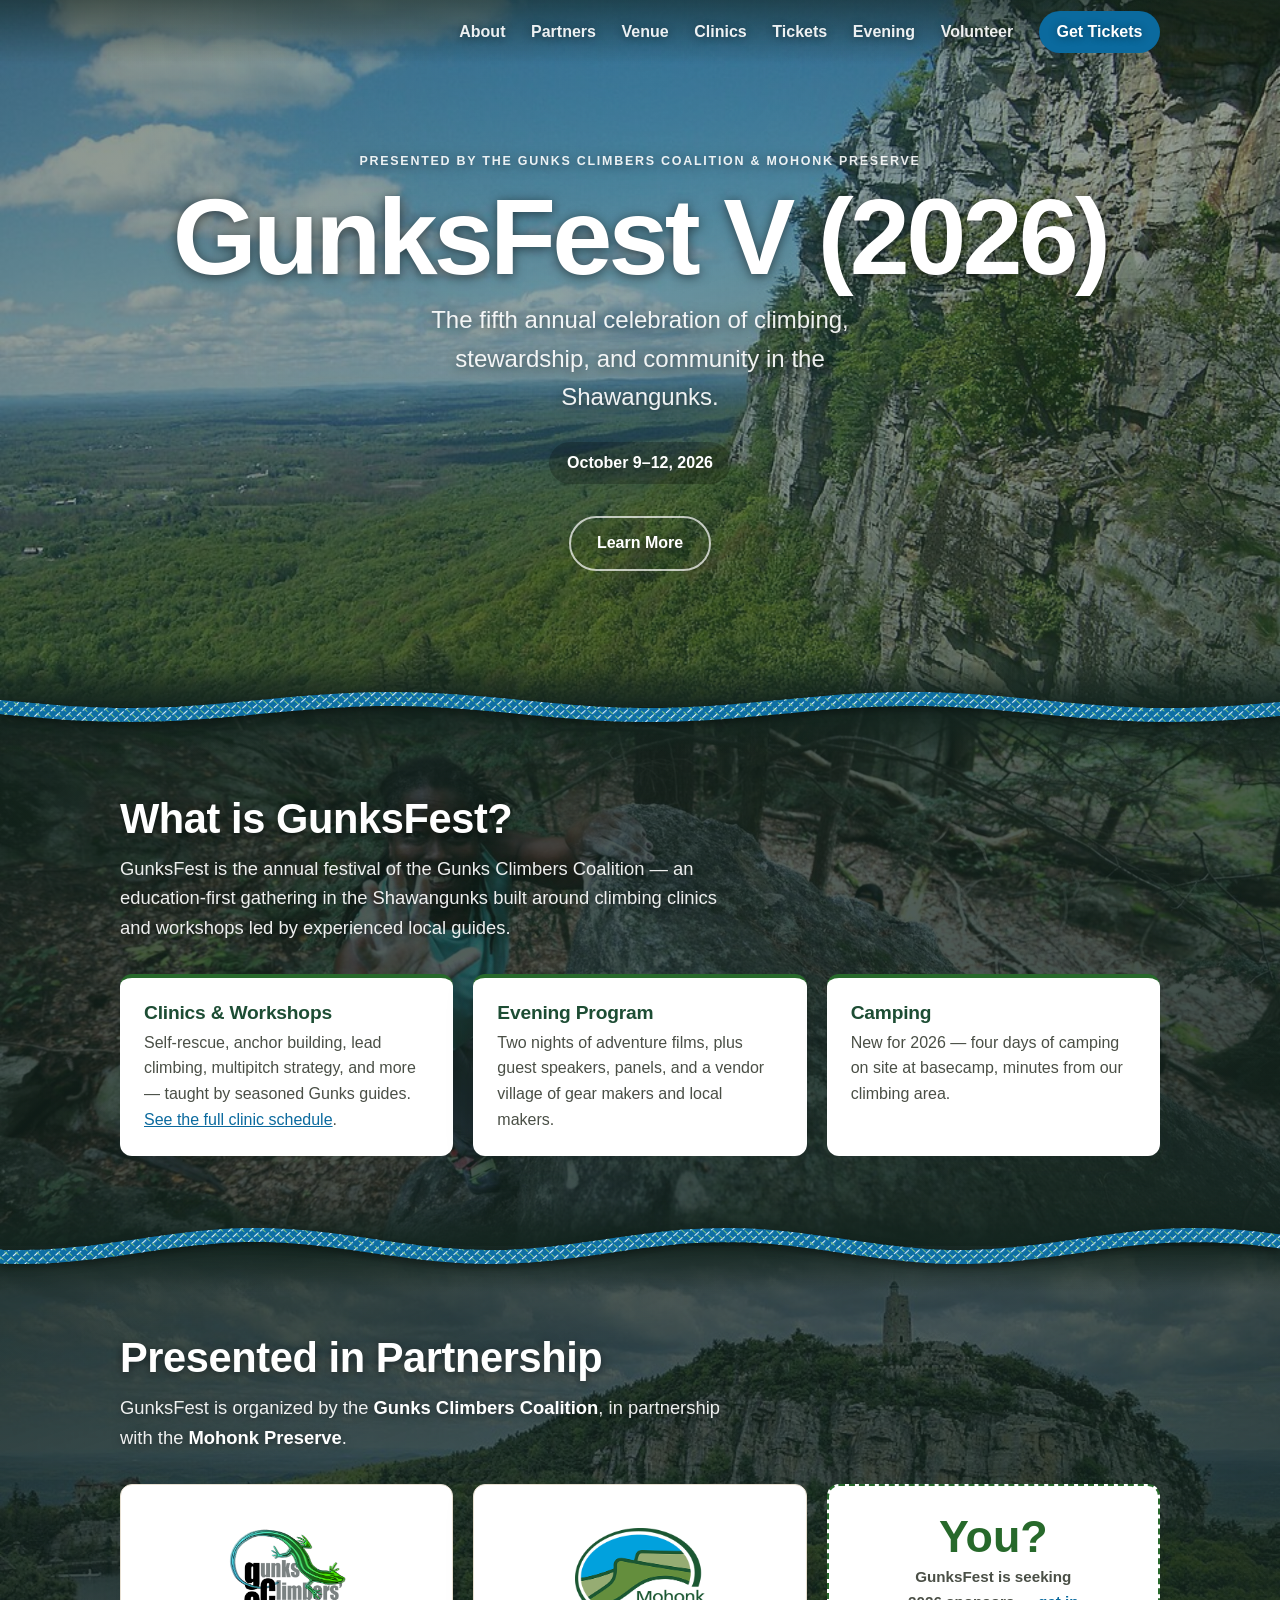
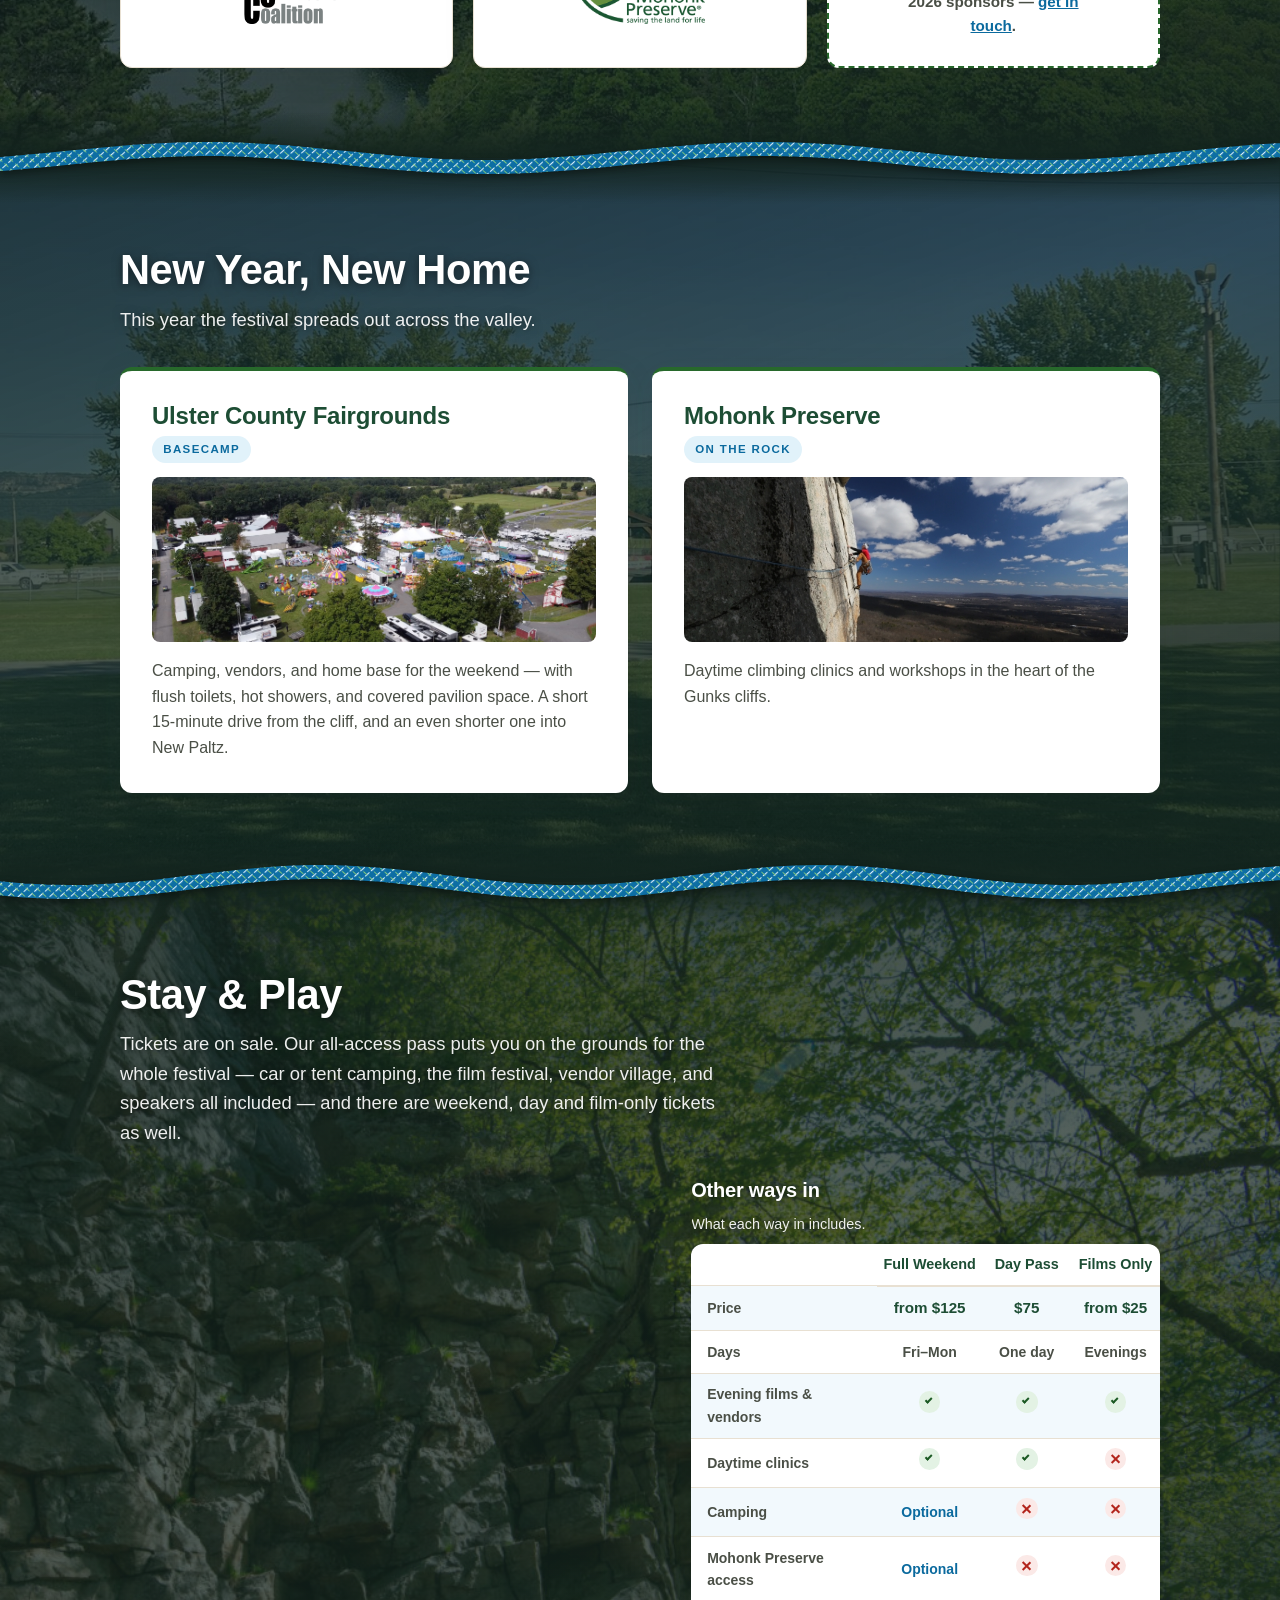
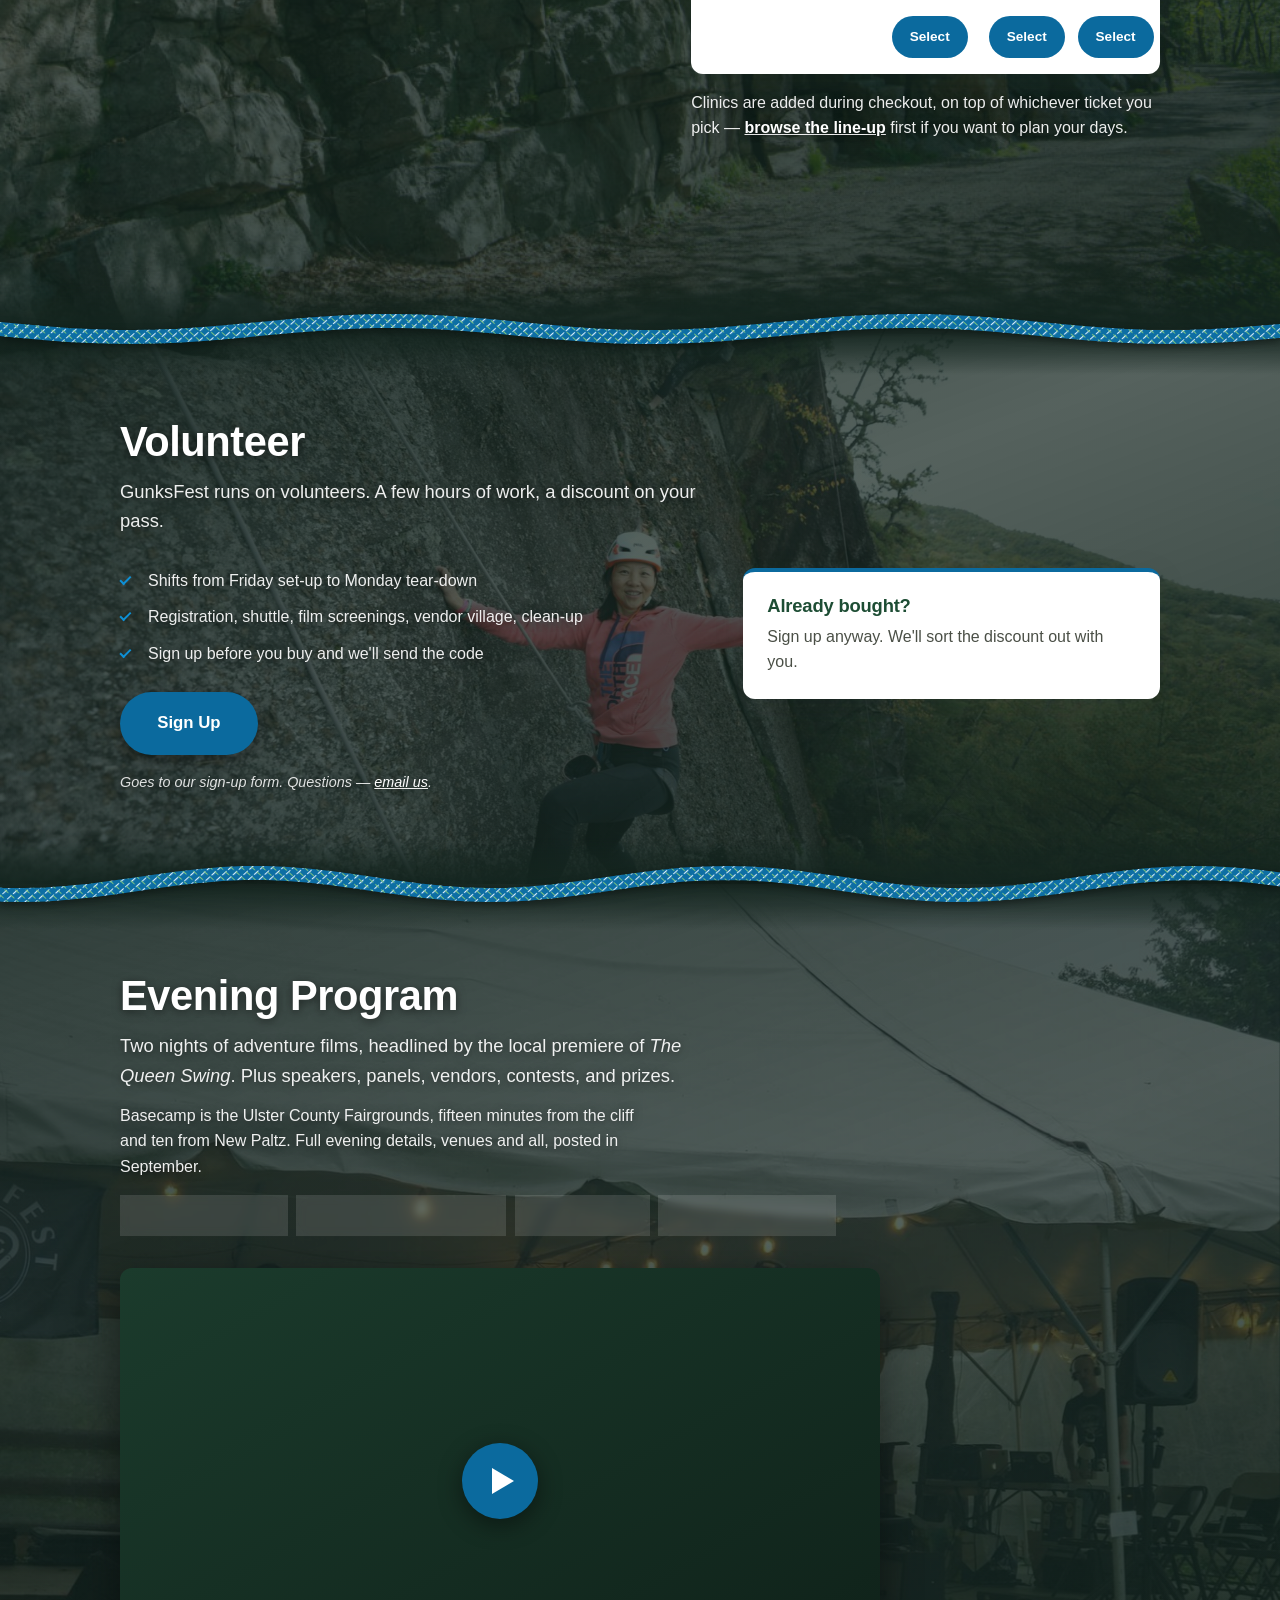
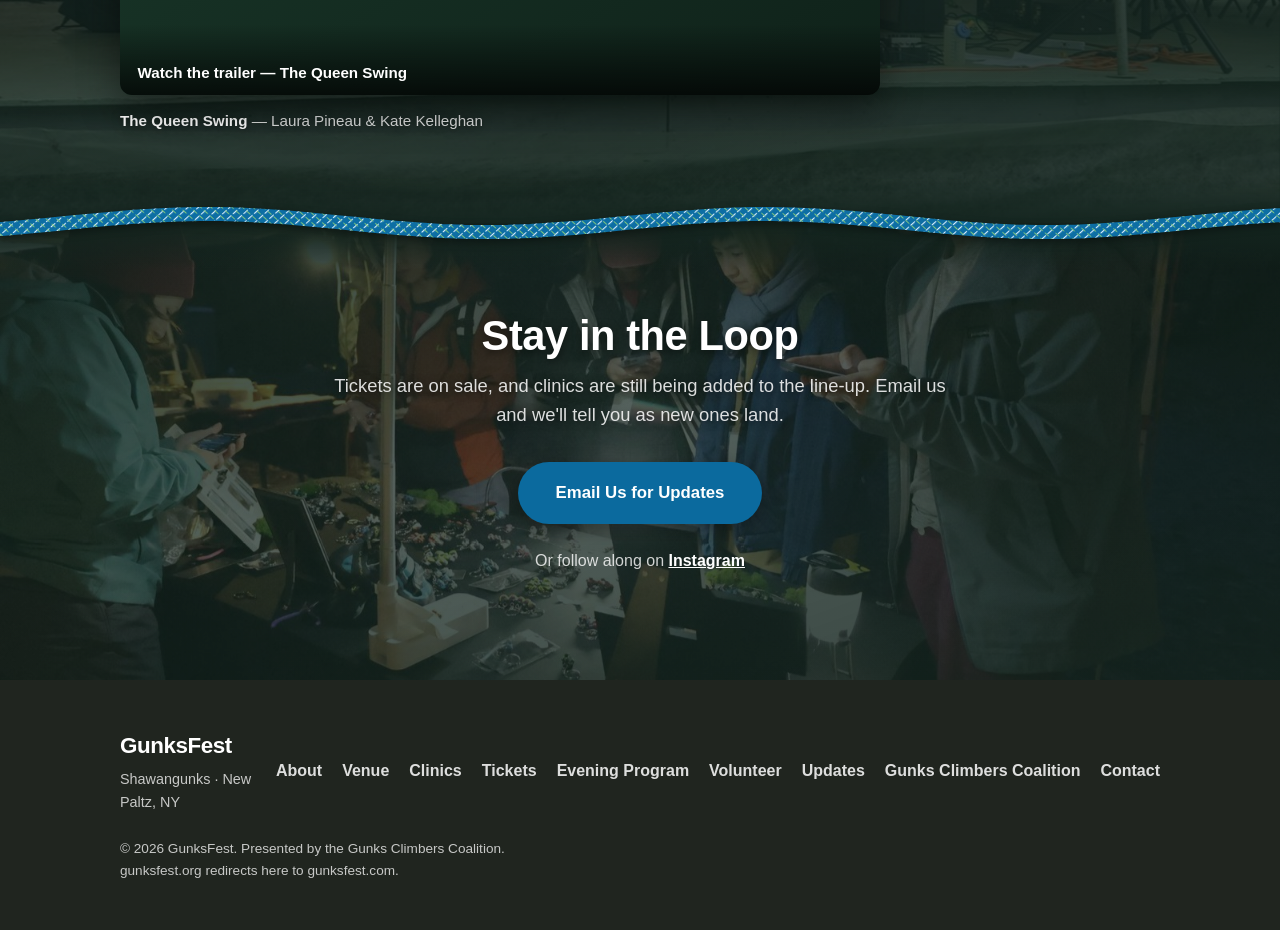
==== commit 15b8cc92: "Replace GA4 gtag.js with Google Tag Manager on both pages Swaps the GA4 gtag.js snippet on index.htm" ====
--- a/index.html
+++ b/index.html
@@ -33,6 +33,30 @@
        lie. One line, and it's the difference between a mobile-friendly site
        and a zoomed-out desktop one. -->
   <meta name="viewport" content="width=device-width, initial-scale=1.0" />
+  <!-- Google Tag Manager, placed as high in <head> as it can go — directly
+       after the two meta tags that must come first. GTM is the container that
+       loads every other tag, so anything it misses in those first
+       milliseconds is a measurement nothing downstream can make up.
+
+       The snippet is one IIFE. It seeds window.dataLayer, pushes a gtm.js
+       event stamped with the current time (that timestamp is the zero point
+       the container measures page-load timings from), then builds a <script>
+       element for the container and inserts it ahead of the first script
+       already in the document. async=true keeps the fetch off the critical
+       path, so parsing and rendering never wait on it.
+
+       This replaces the GA4 gtag.js snippet that used to sit at the bottom of
+       this <head>. The GA4 tag is configured inside the container now, so
+       pageviews still reach the same property — and custom tracking, like the
+       pretix ticket-button clicks, can be added from the GTM interface
+       without editing and redeploying these files. -->
+  <!-- Google Tag Manager -->
+  <script>(function(w,d,s,l,i){w[l]=w[l]||[];w[l].push({'gtm.start':
+  new Date().getTime(),event:'gtm.js'});var f=d.getElementsByTagName(s)[0],
+  j=d.createElement(s),dl=l!='dataLayer'?'&l='+l:'';j.async=true;j.src=
+  'https://www.googletagmanager.com/gtm.js?id='+i+dl;f.parentNode.insertBefore(j,f);
+  })(window,document,'script','dataLayer','GTM-KR999LR');</script>
+  <!-- End Google Tag Manager -->
   <!-- <title> is the browser tab, the bookmark name, and the headline in
        search results. Distinctive words first — many places truncate it. -->
   <title>GunksFest V (2026) — A Shawangunks Climbing Festival</title>
@@ -72,26 +96,18 @@
        crossorigin is required because that fetch is a CORS request — without
        it the browser warms up a connection the fetch can't reuse. -->
   <link rel="preconnect" href="https://pretix.eu" crossorigin />
-  <!-- Google Analytics (GA4, gtag.js). Loaded from <head> so a visitor who
-       leaves before the page finishes is still counted, and async so the
-       request never blocks parsing or rendering — the tag sits outside the
-       critical path entirely.
-
-       dataLayer is the queue gtag() pushes into. It is created here rather
-       than by the library because these calls run before the async script has
-       arrived; the library drains whatever it finds waiting. gtag('js', new
-       Date()) stamps the session start, and 'config' fires the page_view for
-       this page against the G-NNXPX4NHLL property. -->
-  <script async src="https://www.googletagmanager.com/gtag/js?id=G-NNXPX4NHLL"></script>
-  <script>
-    window.dataLayer = window.dataLayer || [];
-    function gtag(){dataLayer.push(arguments);}
-    gtag('js', new Date());
-
-    gtag('config', 'G-NNXPX4NHLL');
-  </script>
 </head>
 <body>
+  <!-- Google Tag Manager (noscript): the fallback for a visitor with
+       scripting turned off. The container can't run, but this iframe request
+       still records the pageview. It belongs immediately after the opening
+       <body> tag, and is hidden two ways — display:none takes it out of
+       layout, visibility:hidden covers anything that might override that — so
+       it never reserves a line of space. -->
+  <!-- Google Tag Manager (noscript) -->
+  <noscript><iframe src="https://www.googletagmanager.com/ns.html?id=GTM-KR999LR"
+  height="0" width="0" style="display:none;visibility:hidden"></iframe></noscript>
+  <!-- End Google Tag Manager (noscript) -->
   <!-- First focusable thing on the page, so one Tab press offers a keyboard
        user a way past the nav straight to the content. It's visually hidden
        until focused — see .skip-link in css/style.css. -->
@@ -375,7 +391,7 @@
                    uses to send this button back to the updates list if the shop
                    turns out not to be open yet. -->
               <a class="btn btn-primary pass-cta" href="https://pretix.eu/gunksclimbers/gunksfest2026/" target="_blank" rel="noopener">Select</a>
-              <p class="pass-note"><a href="https://script.google.com/macros/s/AKfycbxzDdPAMZbNi7ckt9Lm30IkVRR8i6zDBTN19dVXH7HfvjEkNMNFJ5MHGi5L8vicEAg/exec" target="_blank" rel="noopener">Volunteers</a> get a discount. Sign up before you buy.</p>
+              <p class="pass-note"><a href="https://script.google.com/a/macros/gunksclimbers.org/s/AKfycbzJss_Nq6xAGWhmCQzPJYRMceyyRPAsErOrth0MhJa9-wMT7RwUjuVHeqH656tuGwE/exec" target="_blank" rel="noopener">Volunteers</a> get a discount. Sign up before you buy.</p>
             </div>
           </div>
 
@@ -453,7 +469,7 @@
             <!-- The registration page lives on script.google.com, which is
                  visibly not this site — so the link says where it goes rather
                  than letting the new tab be a surprise. -->
-            <a class="btn btn-primary btn-lg" href="https://script.google.com/macros/s/AKfycbxzDdPAMZbNi7ckt9Lm30IkVRR8i6zDBTN19dVXH7HfvjEkNMNFJ5MHGi5L8vicEAg/exec" target="_blank" rel="noopener">
+            <a class="btn btn-primary btn-lg" href="https://script.google.com/a/macros/gunksclimbers.org/s/AKfycbzJss_Nq6xAGWhmCQzPJYRMceyyRPAsErOrth0MhJa9-wMT7RwUjuVHeqH656tuGwE/exec" target="_blank" rel="noopener">
               Sign Up
             </a>
             <p class="pass-note">
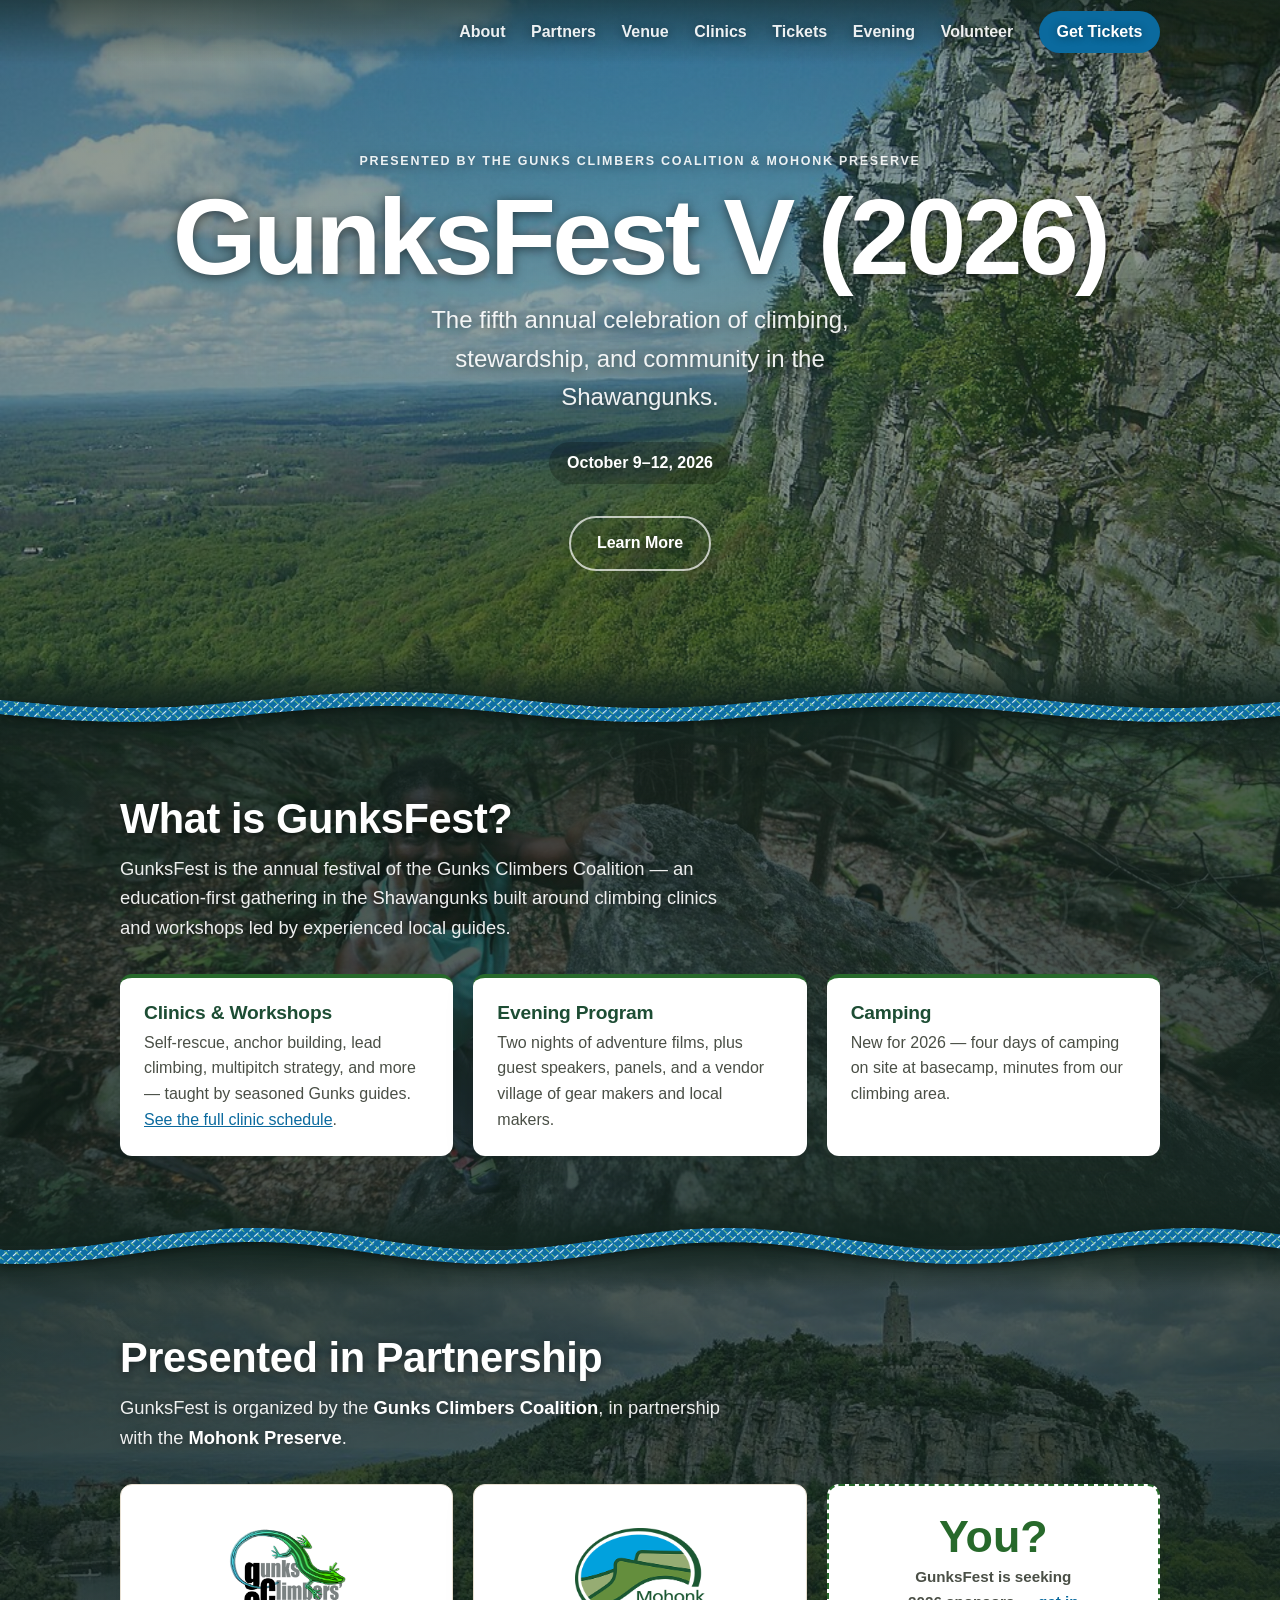
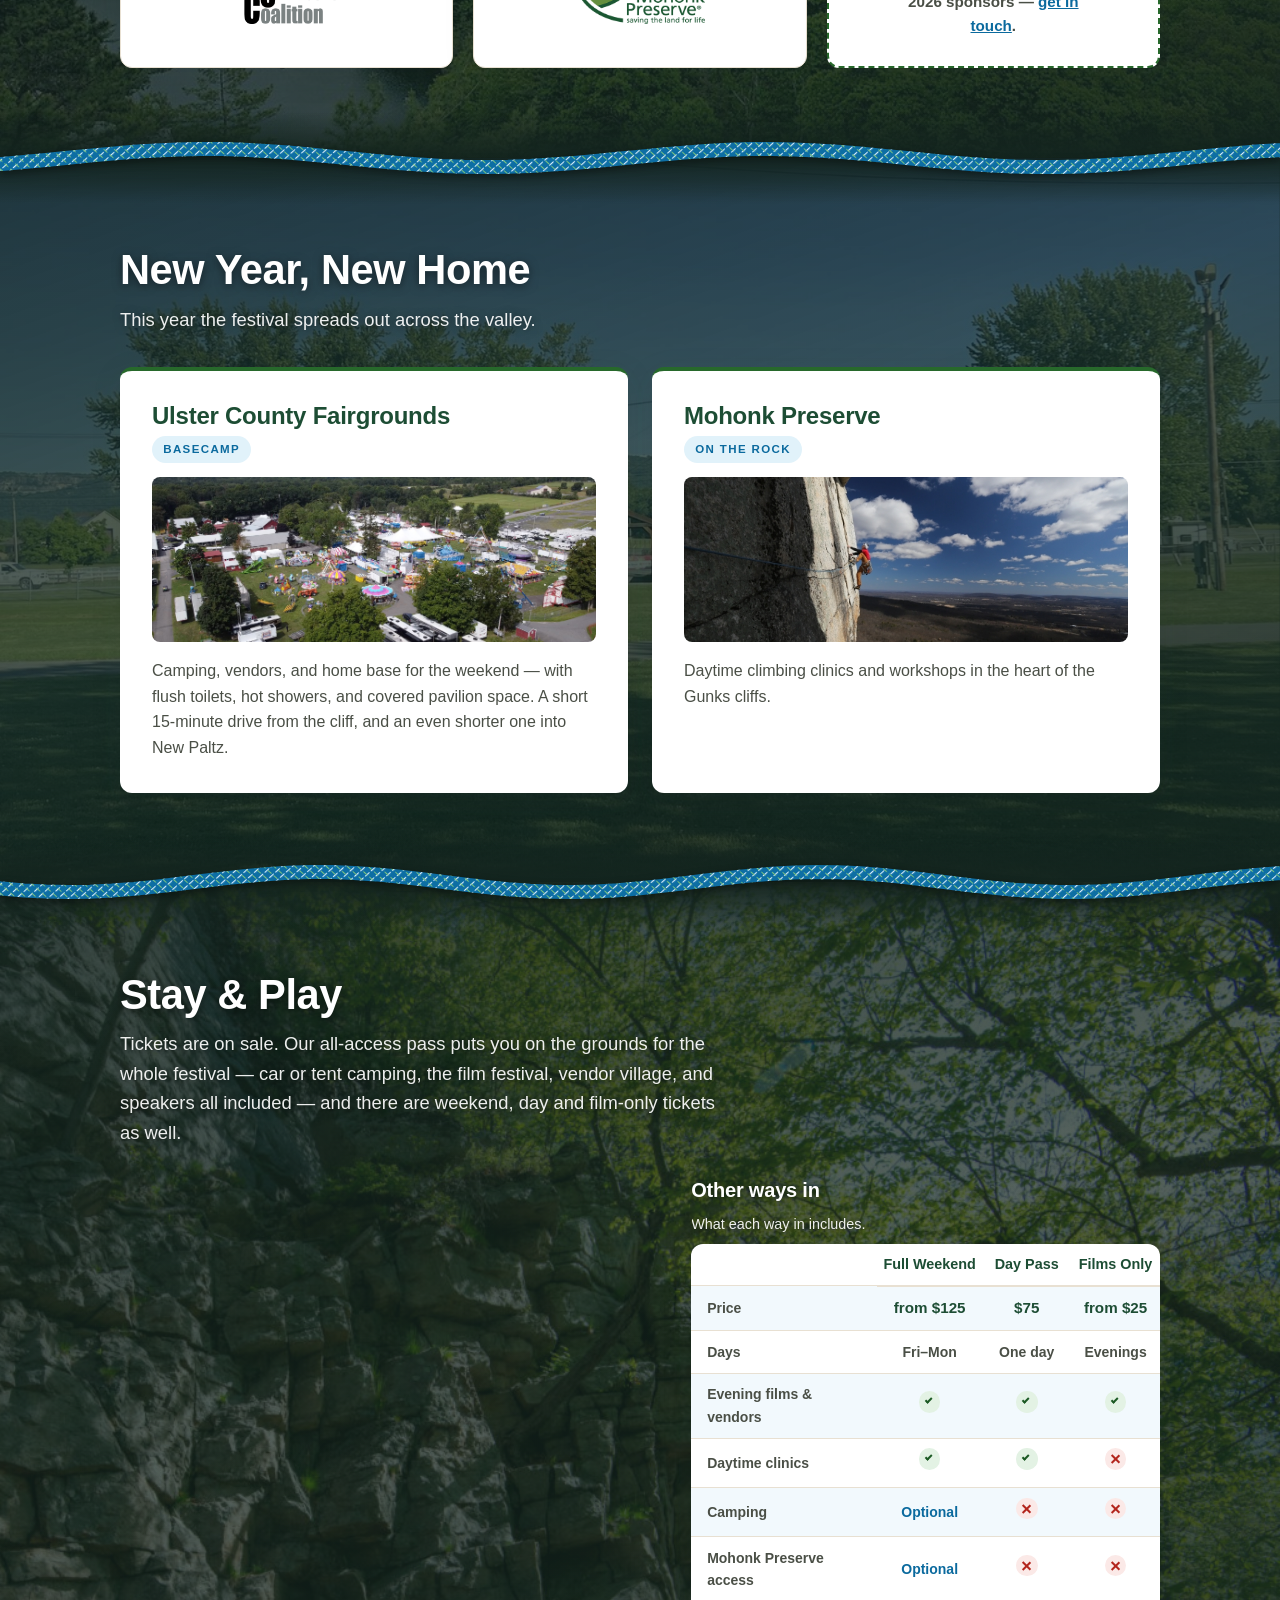
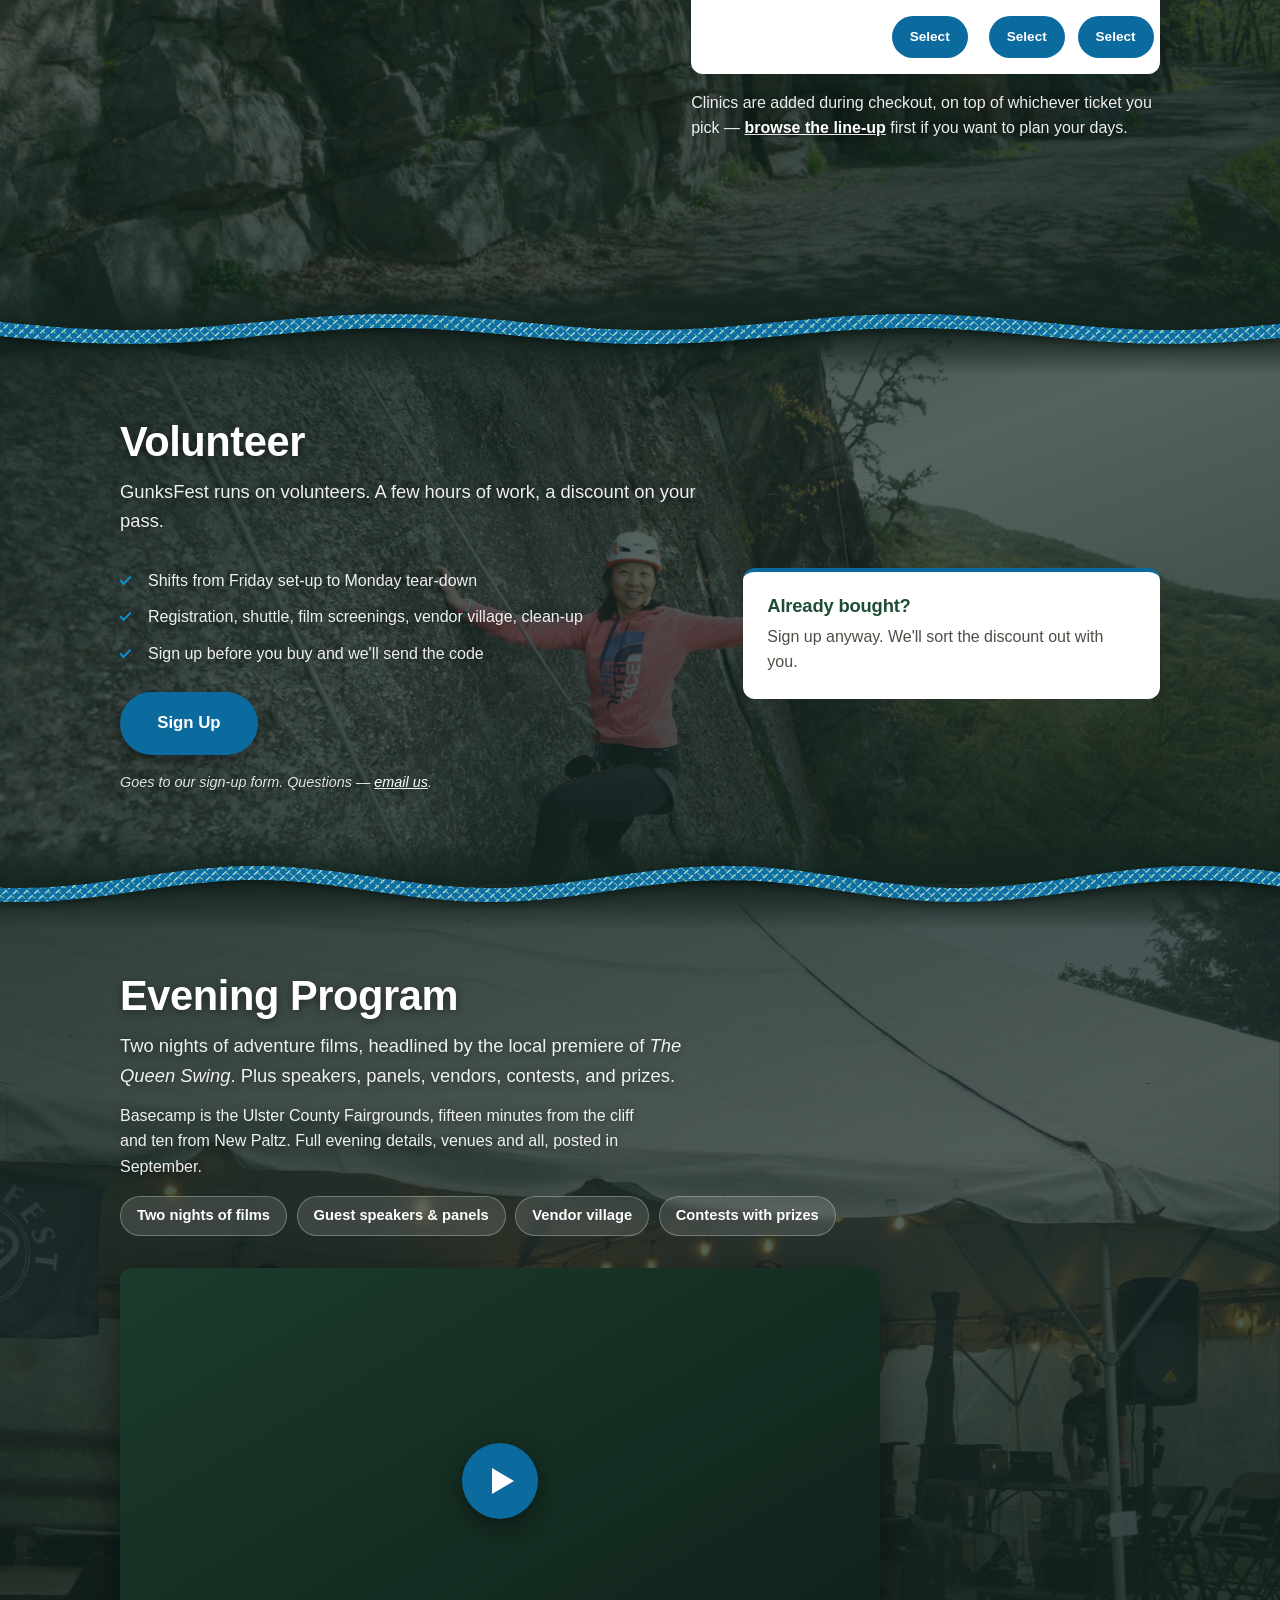
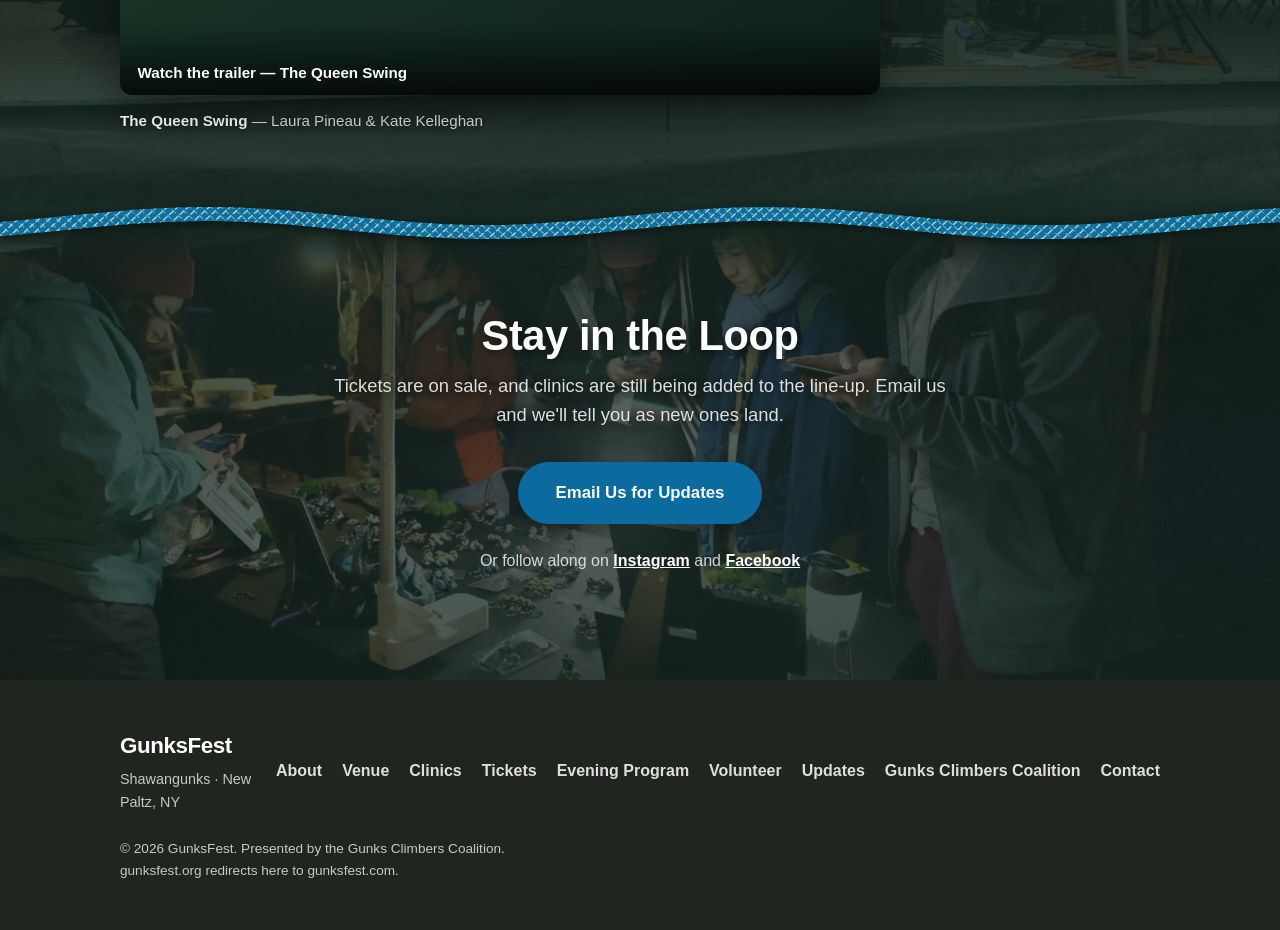
==== commit 0e5b1c6f: "Apply GCC board SEO/link feedback on the home page Three items from Jannette's website review:  - In" ====
--- a/index.html
+++ b/index.html
@@ -63,7 +63,7 @@
   <!-- Not used for ranking, but search engines usually show it as the snippet
        under the link, so it's the page's advert. ~155 characters before it's
        cut off. -->
-  <meta name="description" content="Tickets are on sale for GunksFest 2026, the annual climbing festival in the Shawangunks, presented by the Gunks Climbers Coalition with Mohonk Preserve. Clinics, vendors, films, and four days of camping on the $250 Stay &amp; Play pass. October 9th - 12th, 2026." />
+  <meta name="description" content="Tickets on sale for GunksFest 2026, the annual Shawangunks climbing festival — clinics, vendors, films, and camping. October 9–12, 2026, New Paltz, NY." />
 
   <!-- Open Graph: the card that appears when the URL is pasted into a message,
        a social post or a chat. Without these tags the platform guesses — often
@@ -564,8 +564,16 @@
         <a class="btn btn-primary btn-lg" href="mailto:events@gunksclimbers.org?subject=GunksFest%202026%20updates&amp;body=Please%20add%20me%20to%20the%20GunksFest%202026%20updates%20list.">
           Email Us for Updates
         </a>
+        <!-- Site convention: links that stay on gunksfest.com keep the tab
+             they are in, links that leave it open a new one, so the festival
+             page is still sitting there when someone is done scrolling
+             Instagram. rel="noopener" goes with every target="_blank": without
+             it the page being opened gets a window.opener handle back to this
+             one, which it can use to navigate this tab somewhere else. -->
         <p class="cta-note">
-          Or follow along on <a href="https://www.instagram.com/gunksclimbers">Instagram</a>
+          Or follow along on
+          <a href="https://www.instagram.com/gunksclimbers" target="_blank" rel="noopener">Instagram</a>
+          and <a href="https://www.facebook.com/gunksclimbers" target="_blank" rel="noopener">Facebook</a>
         </p>
       </div>
     </section>
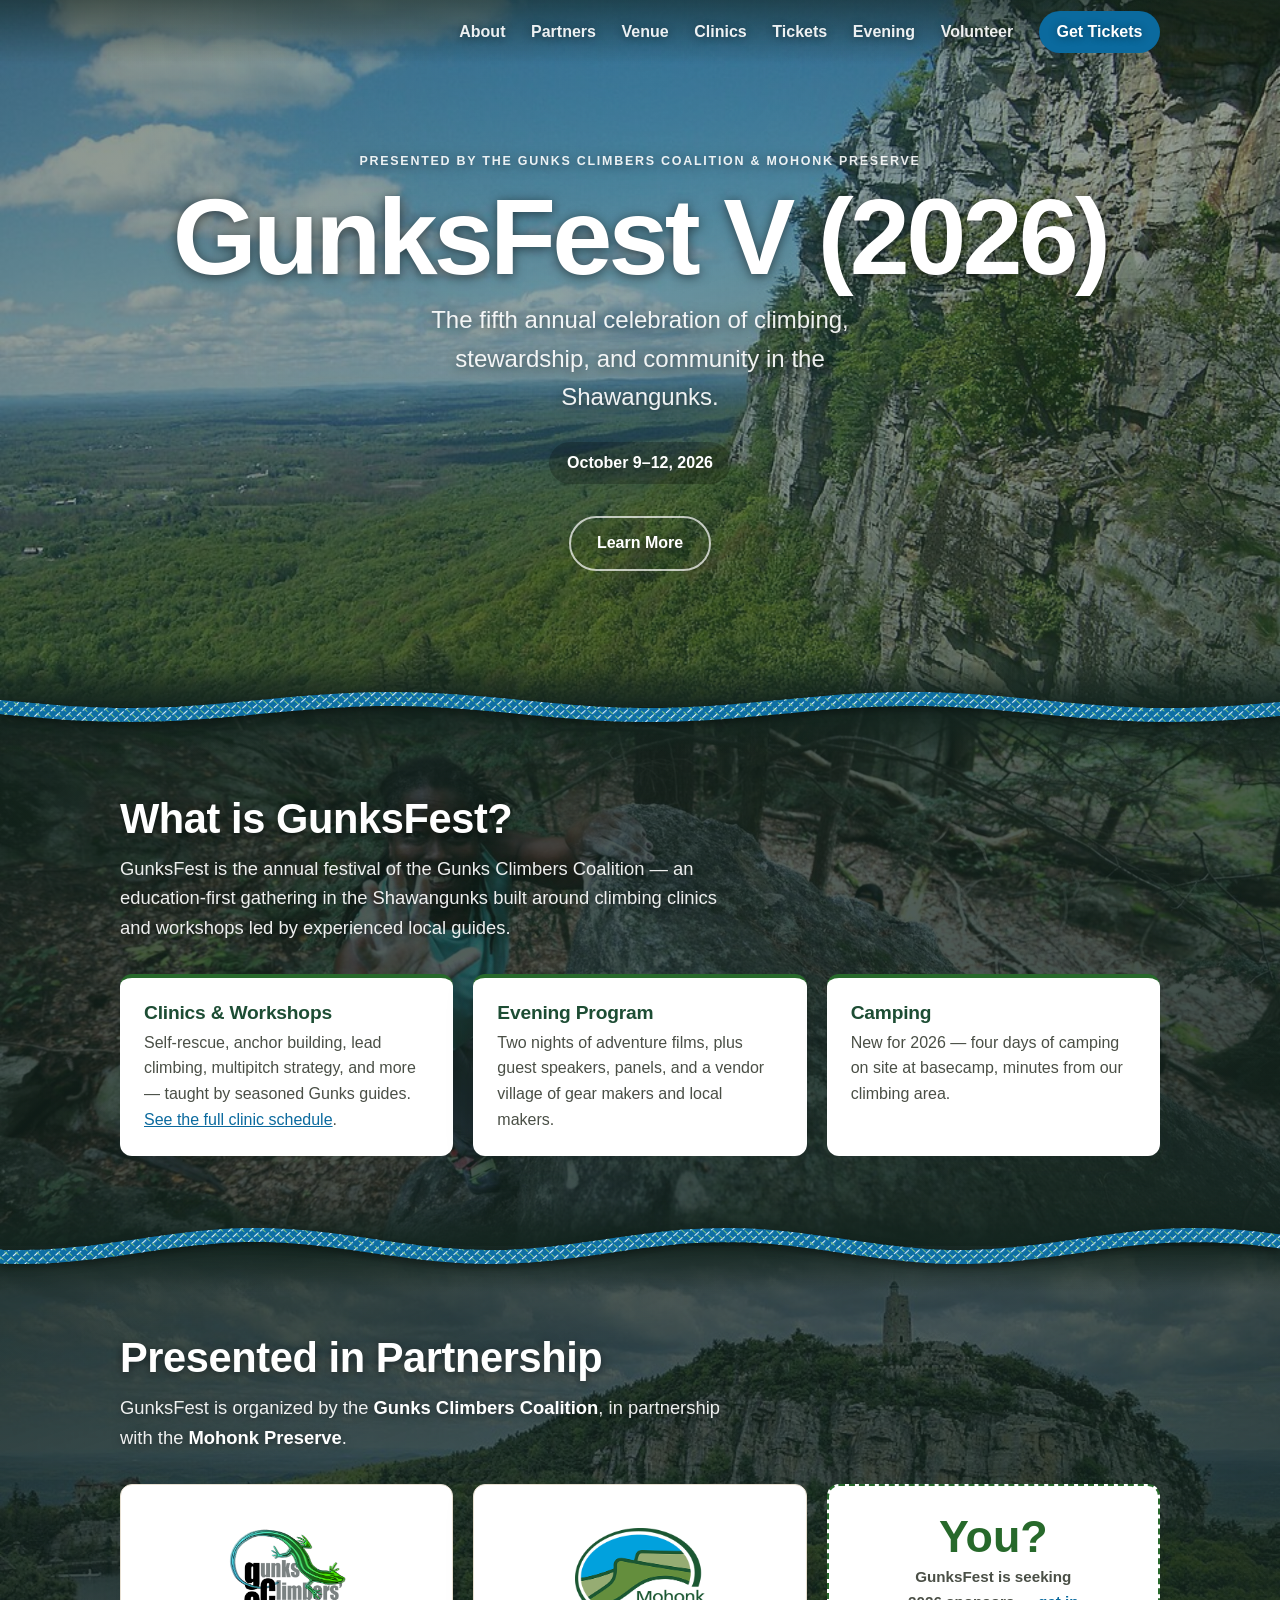
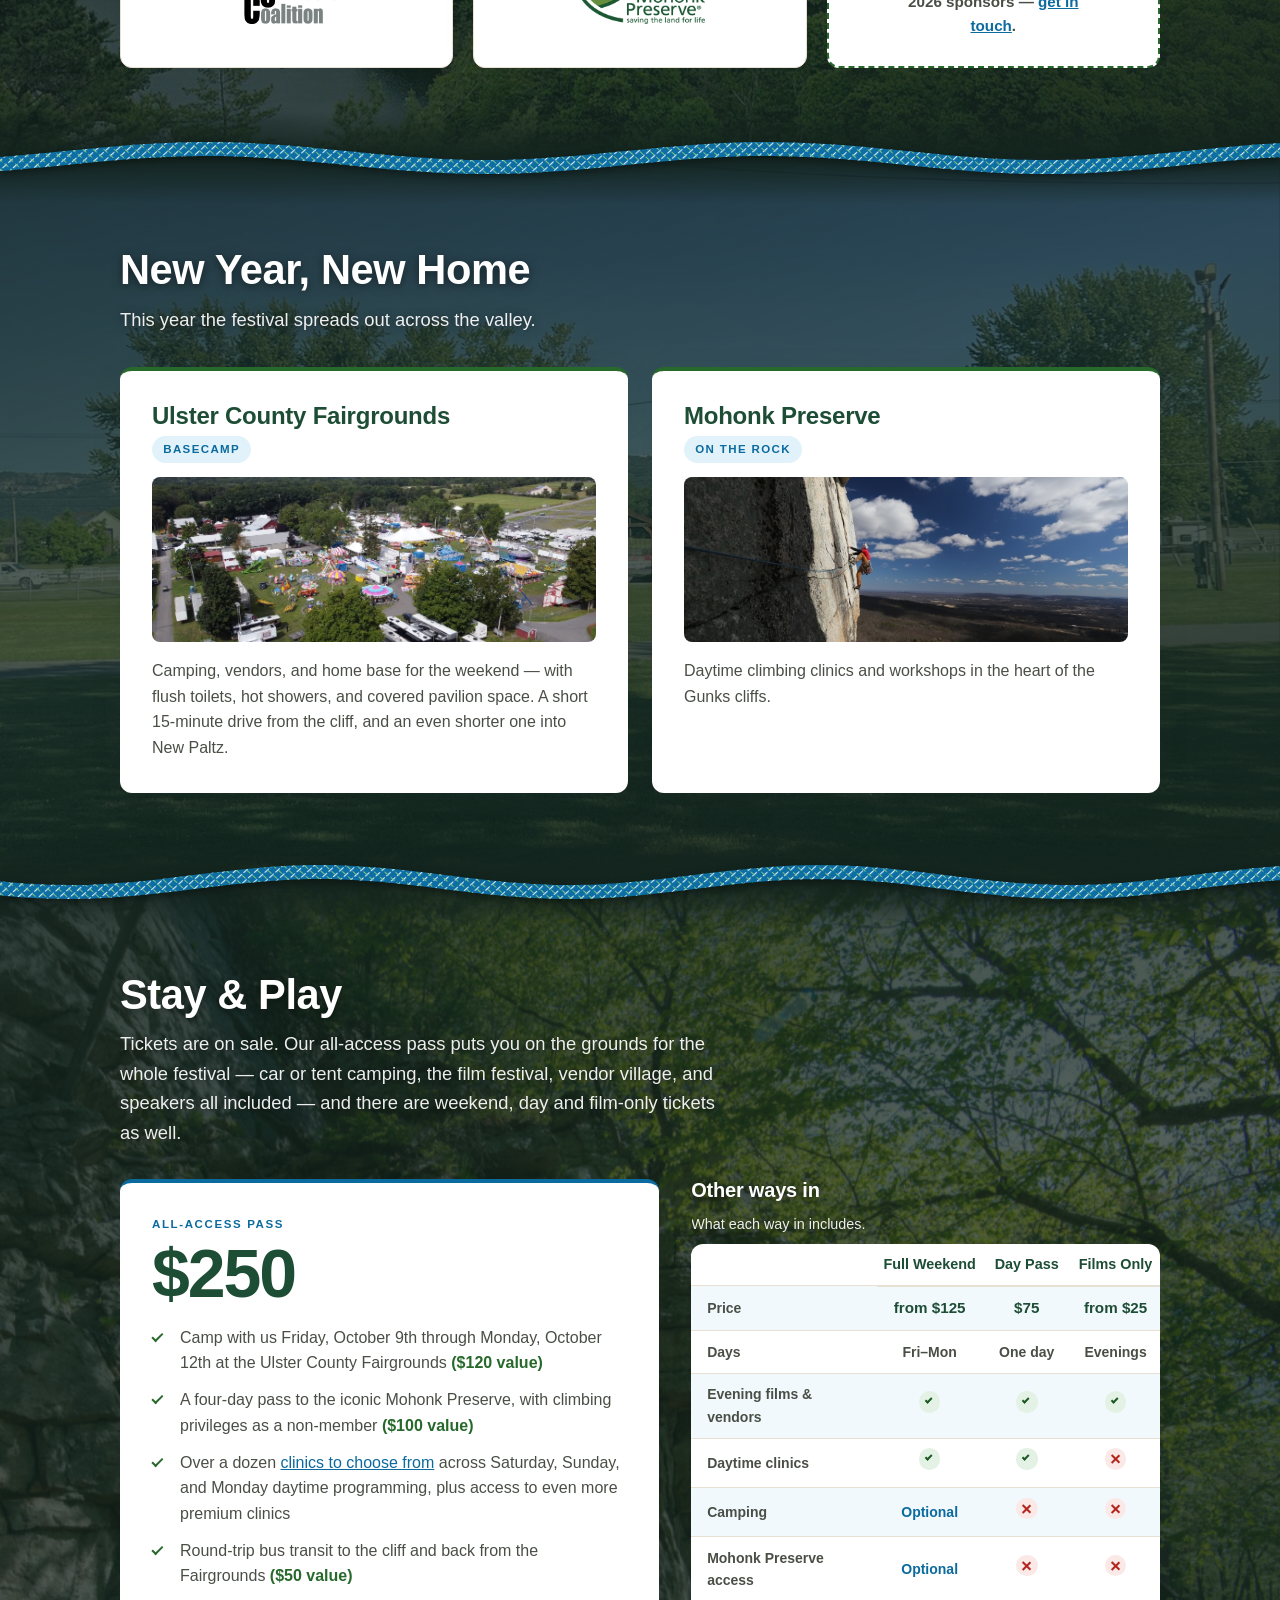
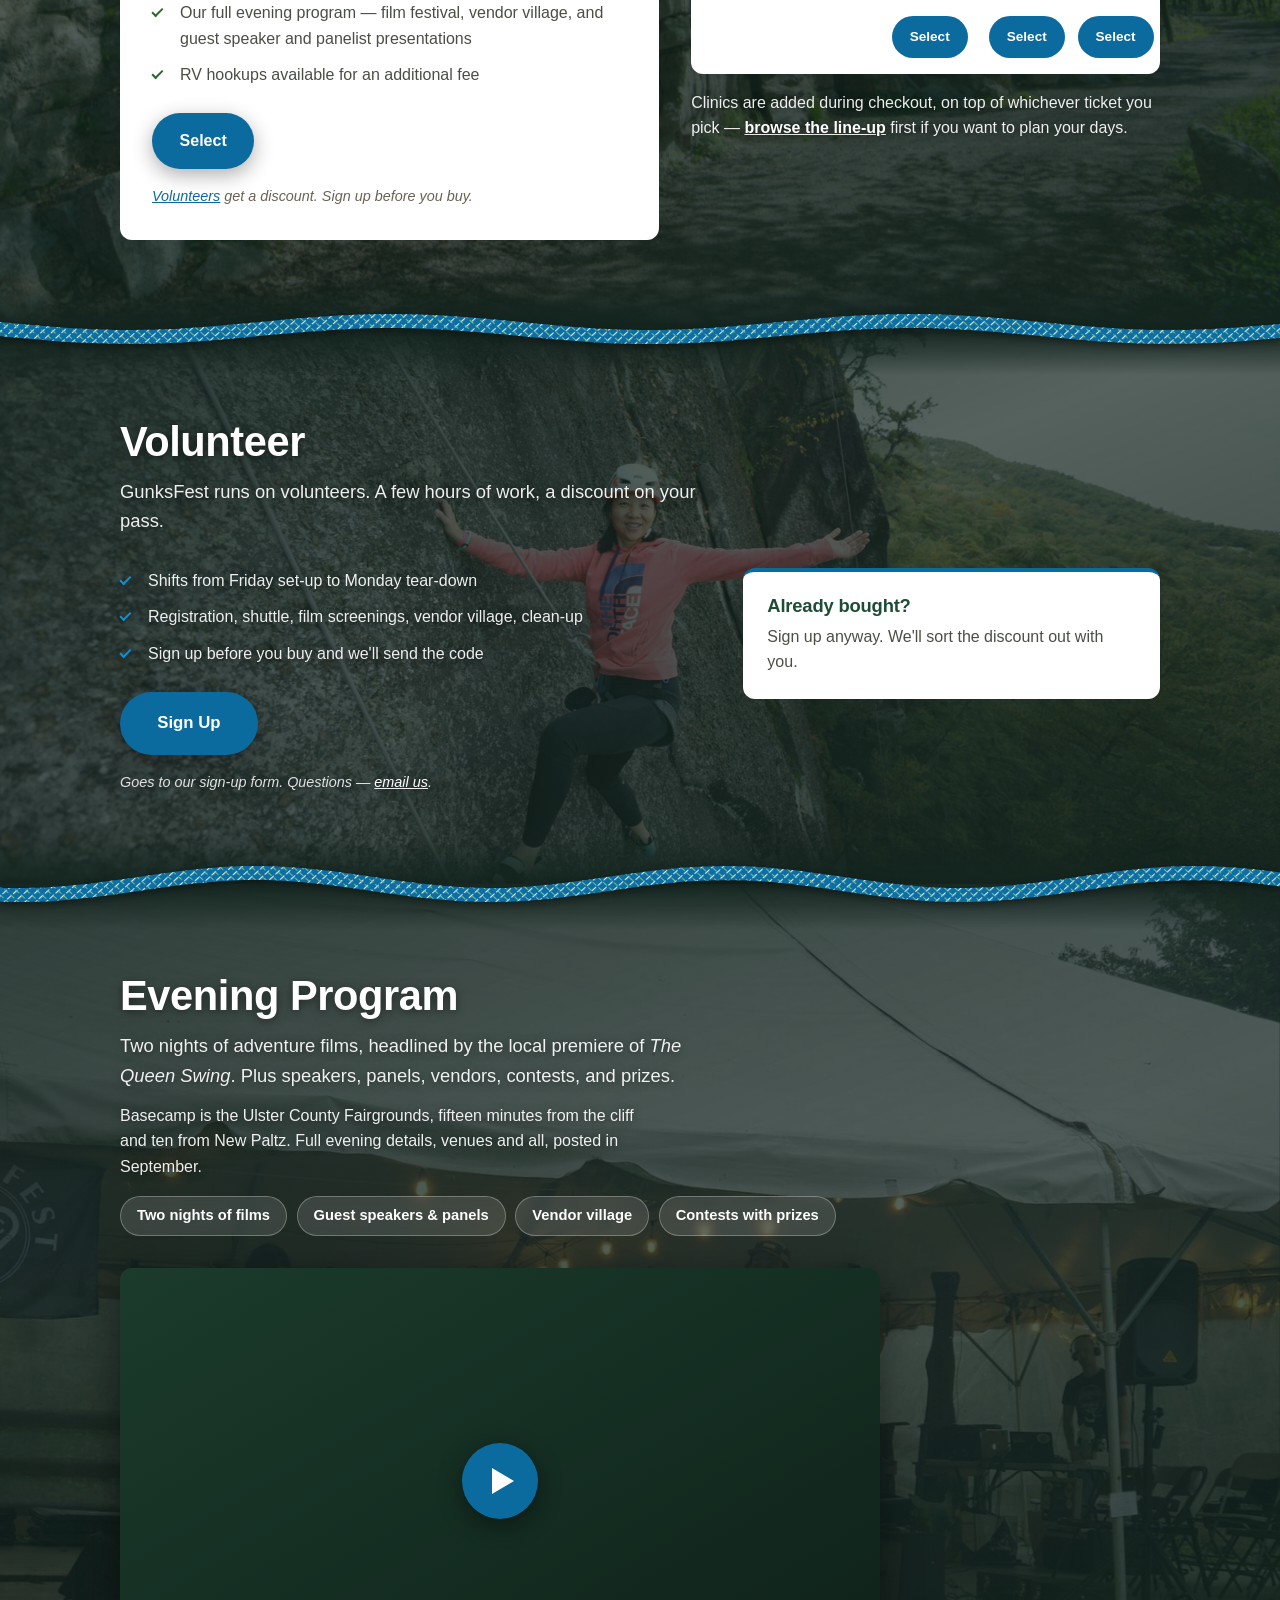
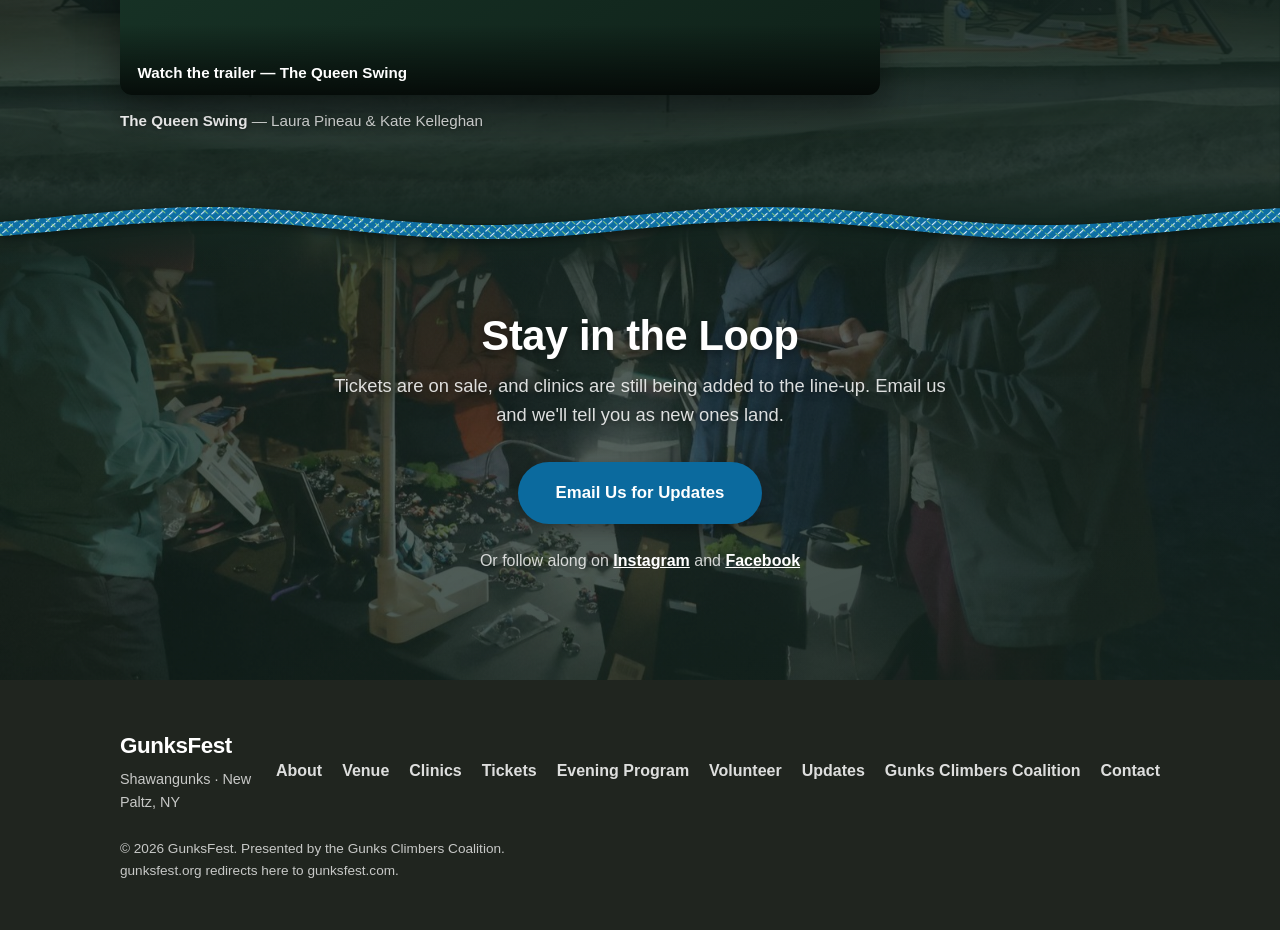
==== commit 44d6676e: "Apply GCC board SEO feedback: title, canonical, structured data Items 4-7 from Jannette's review.  T" ====
--- a/index.html
+++ b/index.html
@@ -75,7 +75,31 @@
   <meta property="og:description" content="Tickets on sale now. Clinics, vendors, camping, and an evening film festival in the Shawangunks. Presented by the Gunks Climbers Coalition with Mohonk Preserve. October 9th - 12th, 2026." />
   <meta property="og:url" content="https://gunksfest.com/" />
   <meta property="og:image" content="https://gunksfest.com/assets/img/og-image.jpg" />
+  <meta property="og:site_name" content="GunksFest" />
+  <meta property="og:locale" content="en_US" />
+  <!-- Dimensions let a platform reserve the right space before the image has
+       downloaded, so the card doesn't reflow. og:image:alt is the alt text for
+       the card itself, which is the only description a screen reader gets when
+       the link is read out in a feed. -->
+  <meta property="og:image:width" content="1200" />
+  <meta property="og:image:height" content="630" />
+  <meta property="og:image:alt" content="Climbers and the GunksFest banner below the Shawangunk ridge." />
+  <!-- Twitter/X falls back to the og: tags for anything it can't find under
+       twitter:, so these three are belt and braces rather than new
+       information — stated because the fallback is a courtesy, not a spec. -->
   <meta name="twitter:card" content="summary_large_image" />
+  <meta name="twitter:title" content="GunksFest V (2026) — A Shawangunks Climbing Festival" />
+  <meta name="twitter:description" content="Tickets on sale now. Climbing clinics, vendors, films, and camping in the Shawangunks. October 9–12, 2026." />
+  <meta name="twitter:image" content="https://gunksfest.com/assets/img/og-image.jpg" />
+
+  <!-- gunksfest.com and gunksfest.com/index.html are the same bytes, and a
+       search engine that finds both has to decide whether they are one page or
+       two. Left alone it splits whatever authority the page has earned across
+       the pair. This names the winner. GitHub Pages serves static files and
+       runs no server, so there is no 301 to be had here (same constraint as
+       the /tickets and /volunteer stubs — see README.md, "Short URLs"); the
+       nearest thing is the normaliser further down this head. -->
+  <link rel="canonical" href="https://gunksfest.com/" />
 
   <!-- Sets html.js before the first paint, so CSS can hide the elements it
        intends to animate in without any flicker. Deliberately inline and
@@ -84,7 +108,81 @@
        scripting is off this never runs, the class is never added, and every
        `html.js` rule in the stylesheet quietly stops applying — which leaves
        the page fully readable. See css/style.css, "Reveal cards on scroll". -->
+  <!-- Structured data: the same facts the page states in prose, restated in
+       the vocabulary a search engine parses rather than reads. It is what lets
+       Google show the dates, the venue and a price range in the result itself
+       instead of a plain blue link, and what feeds event listings elsewhere.
+
+       Every value here has to keep matching the visible page — structured data
+       that disagrees with the page is worse than none, and is the one thing
+       Google penalises outright. Two of them are generated, not invented:
+       startDate/endDate and the offers range both come from
+       data/schedule.json, the committed pretix snapshot (`shop.dateFrom`,
+       `shop.dateTo`, and the price field of every item in the "Tickets"
+       category). When that file is re-synced and either moves, this block is
+       the second place to change. -->
+  <script type="application/ld+json">
+  {
+    "@context": "https://schema.org",
+    "@type": "Event",
+    "@id": "https://gunksfest.com/",
+    "name": "GunksFest V (2026)",
+    "description": "GunksFest is the annual festival of the Gunks Climbers Coalition, an education-first gathering in the Shawangunks built around climbing clinics and workshops led by experienced local guides. The 2026 festival includes climbing clinics and workshops, adventure films, guest speakers, panels, a vendor village, camping, and community activities.",
+    "url": "https://gunksfest.com/",
+    "image": [
+      "https://gunksfest.com/assets/img/og-image.jpg"
+    ],
+    "startDate": "2026-10-09T16:00:00-04:00",
+    "endDate": "2026-10-12T14:00:00-04:00",
+    "eventStatus": "https://schema.org/EventScheduled",
+    "eventAttendanceMode": "https://schema.org/OfflineEventAttendanceMode",
+    "location": {
+      "@type": "Place",
+      "name": "Ulster County Fairgrounds",
+      "address": {
+        "@type": "PostalAddress",
+        "streetAddress": "249 Libertyville Road",
+        "addressLocality": "New Paltz",
+        "addressRegion": "NY",
+        "postalCode": "12561",
+        "addressCountry": "US"
+      }
+    },
+    "organizer": {
+      "@type": "Organization",
+      "name": "Gunks Climbers Coalition",
+      "url": "https://gunksclimbers.org/"
+    },
+    "offers": {
+      "@type": "AggregateOffer",
+      "url": "https://pretix.eu/gunksclimbers/gunksfest2026/",
+      "priceCurrency": "USD",
+      "lowPrice": "25.00",
+      "highPrice": "250.00",
+      "availability": "https://schema.org/InStock"
+    }
+  }
+  </script>
+
   <script>document.documentElement.classList.add('js');</script>
+  <!-- The static-hosting stand-in for the 301 the canonical tag above wishes
+       it had: anyone who arrives at /index.html is moved to / before they have
+       read anything, so the address they copy, bookmark or paste is the one
+       the canonical names. location.replace leaves no history entry, so Back
+       still goes where they came from rather than bouncing off this line.
+
+       Guarded on protocol, not hostname, so it stays inert on file:// — where
+       pathname also ends in index.html and "/" is the root of the disk. The
+       search and hash ride along; dropping them would strip ?demo=1 and land
+       anyone following a /index.html#tickets link at the top of the page. -->
+  <script>
+    (function () {
+      var path = location.pathname;
+      if (location.protocol.indexOf('http') === 0 && path.slice(-11) === '/index.html') {
+        location.replace(path.slice(0, -10) + location.search + location.hash);
+      }
+    })();
+  </script>
   <link rel="icon" type="image/svg+xml" href="assets/favicon.svg" />
   <link rel="icon" type="image/png" href="assets/img/favicon.png" />
   <link rel="apple-touch-icon" href="assets/img/favicon.png" />
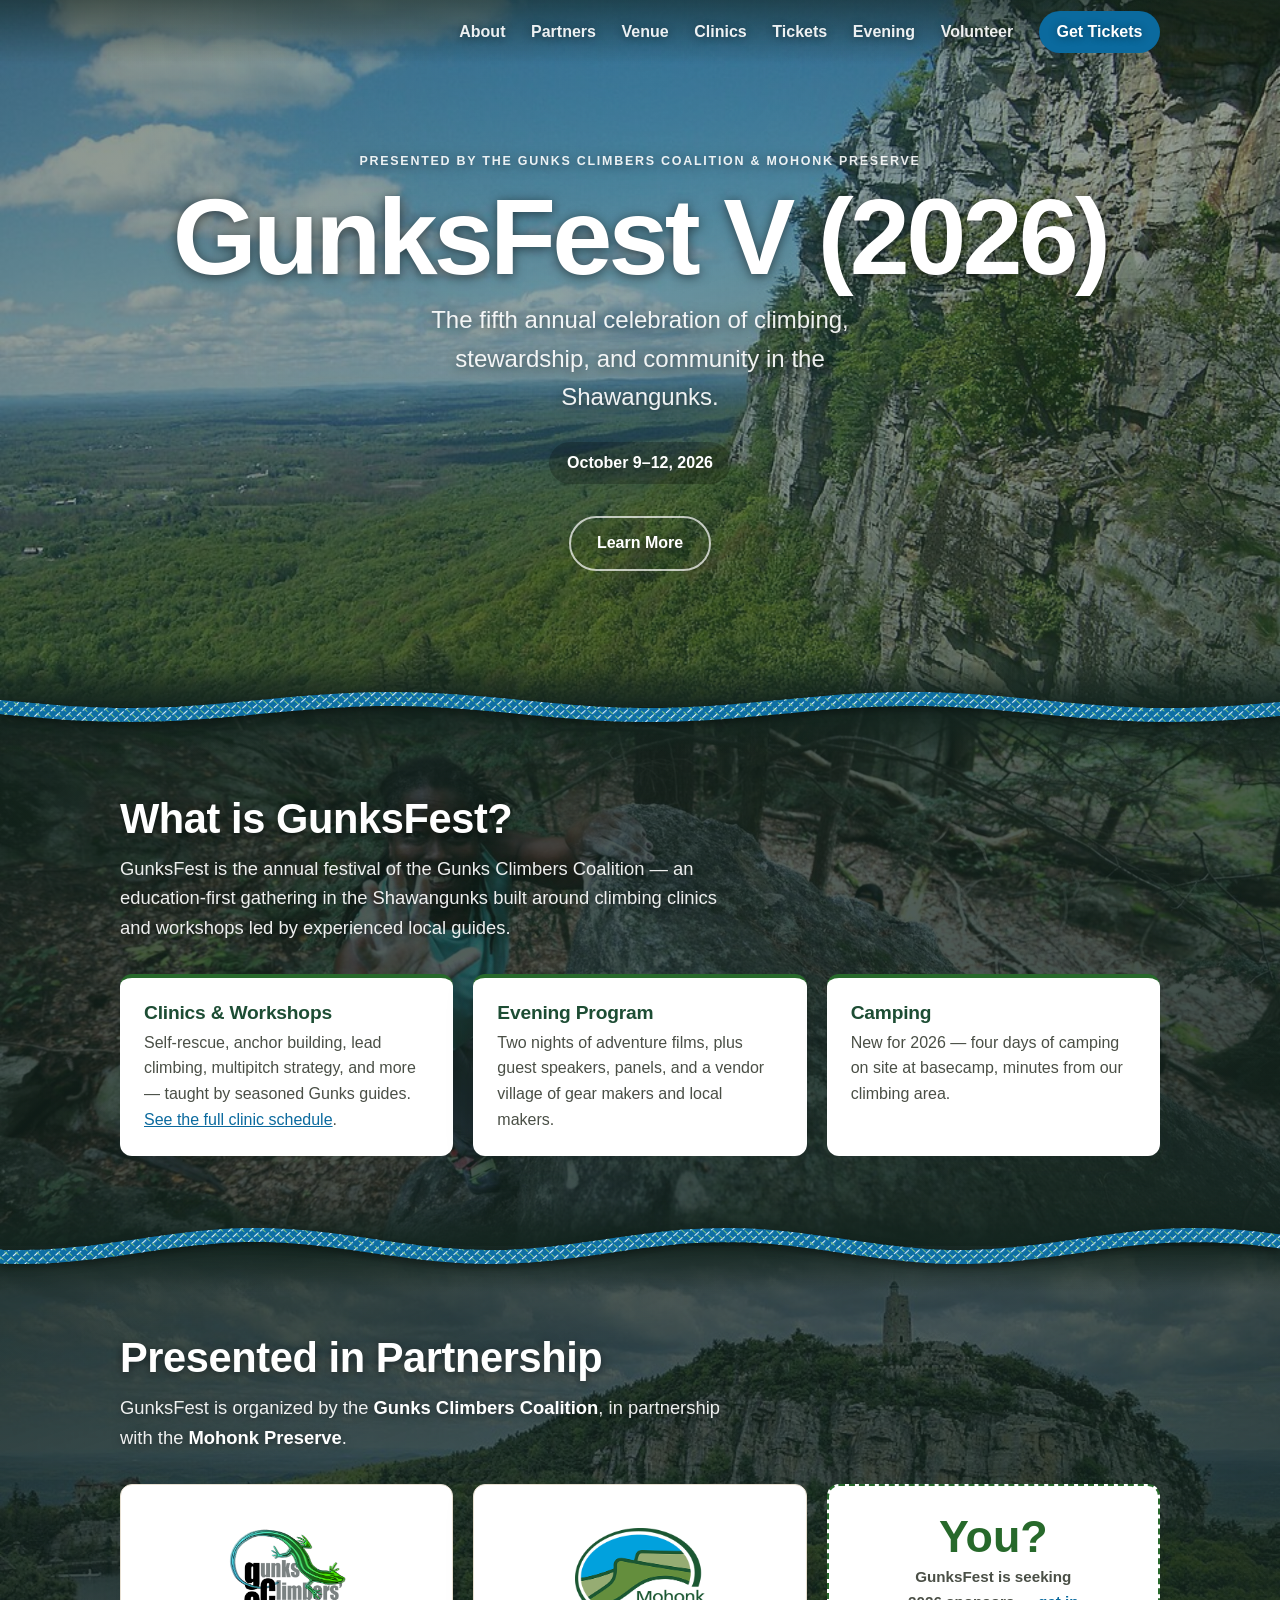
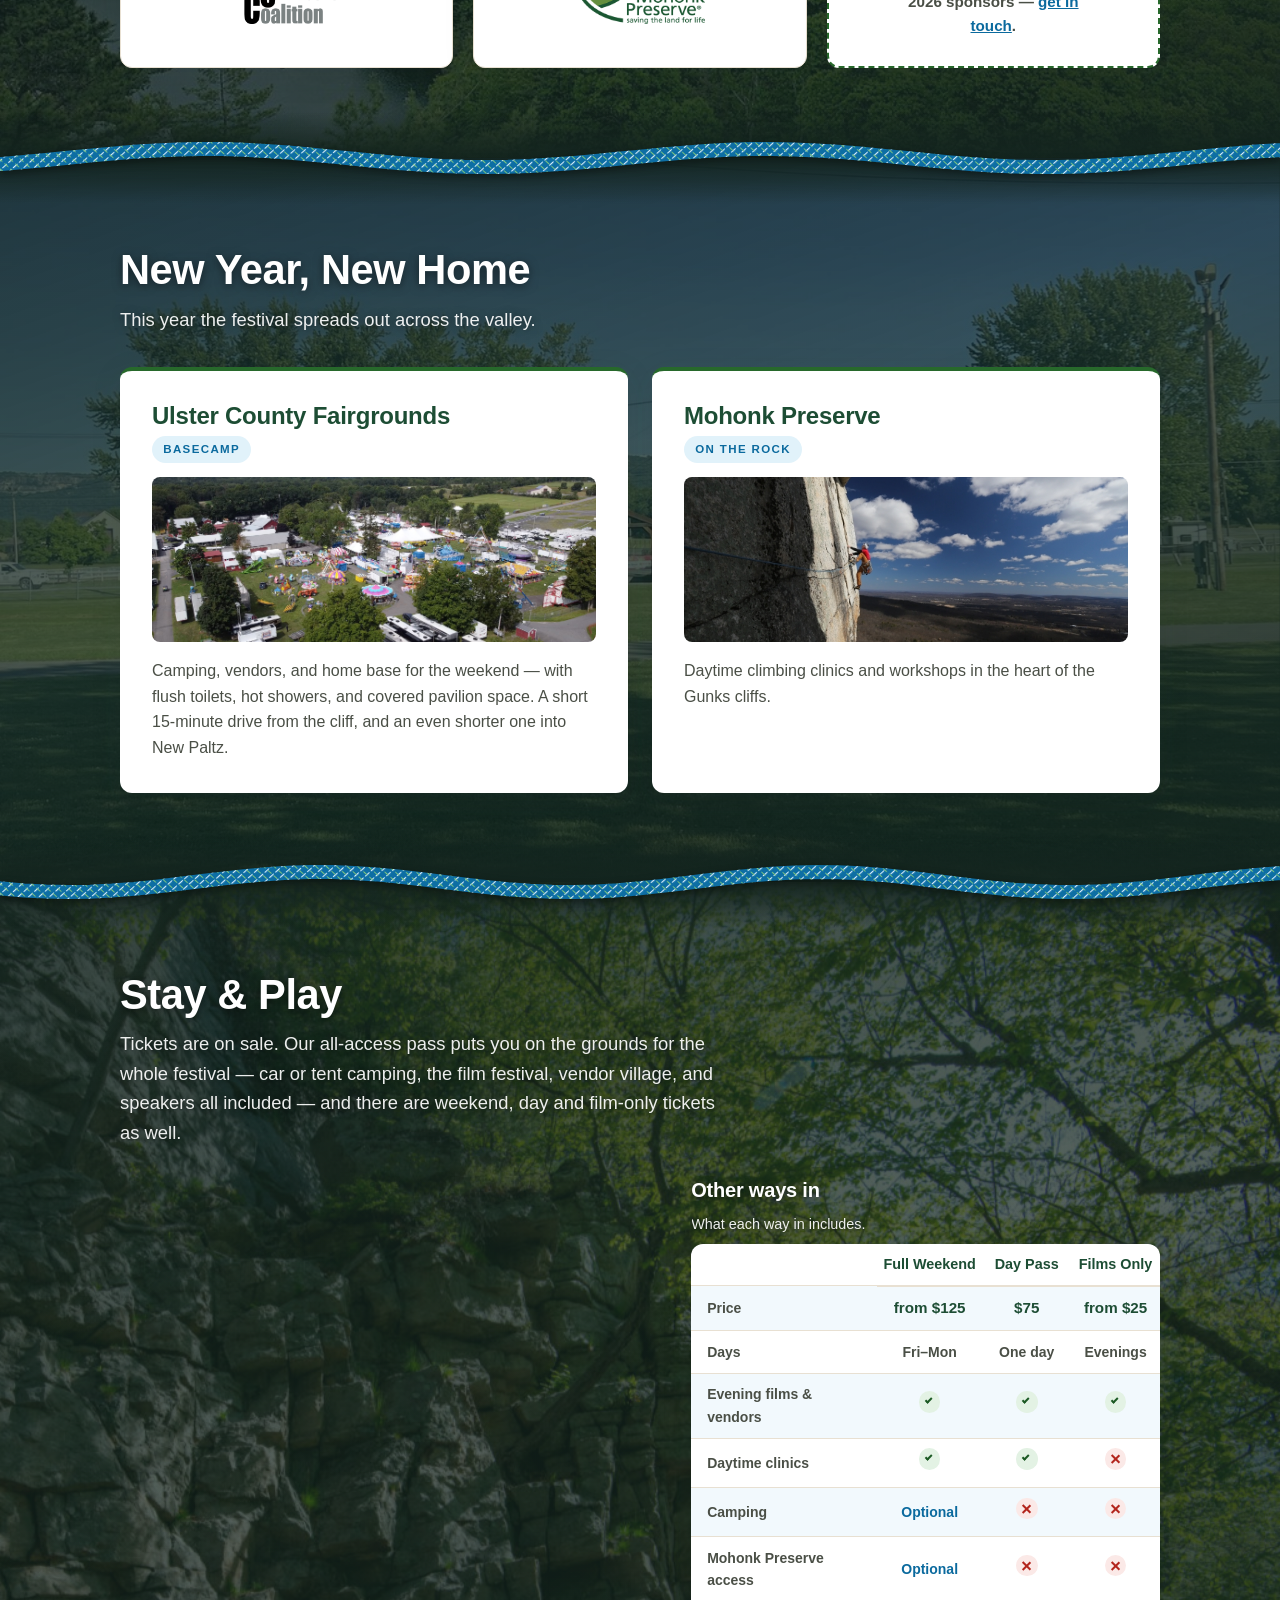
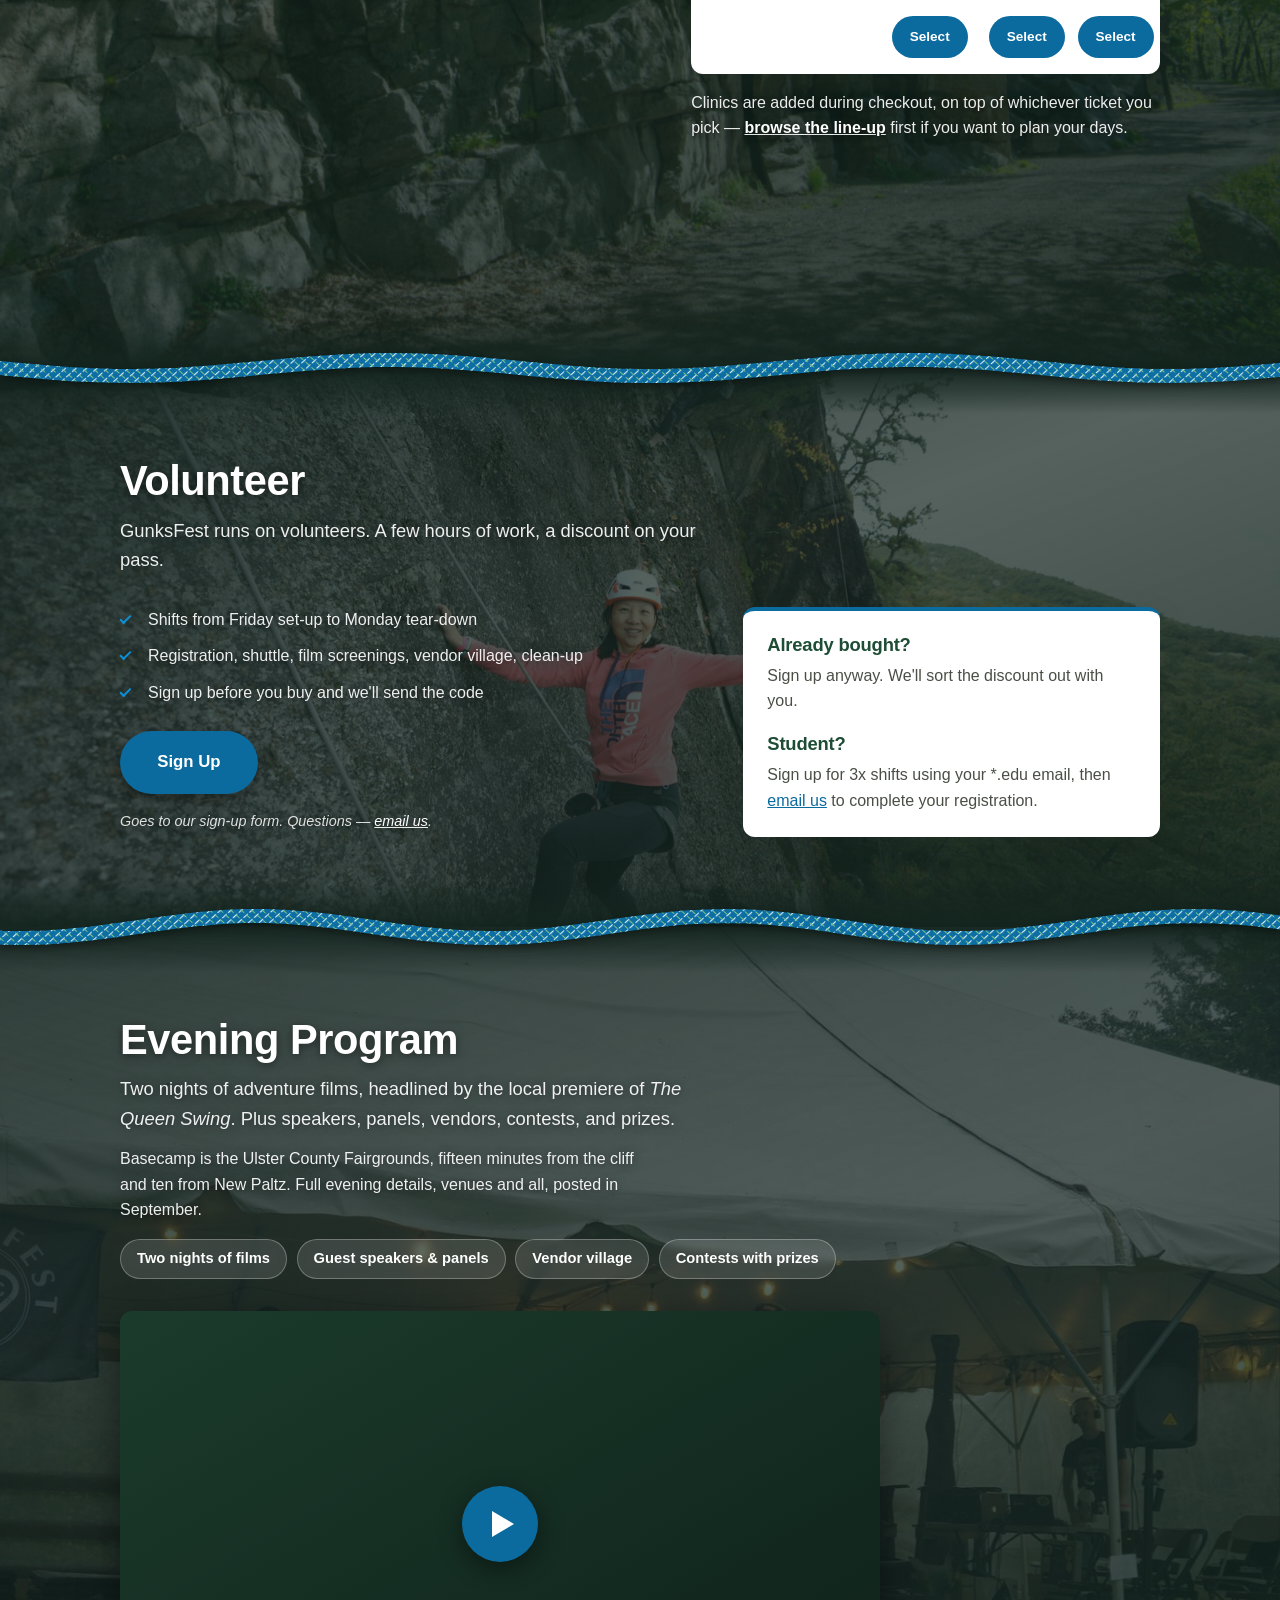
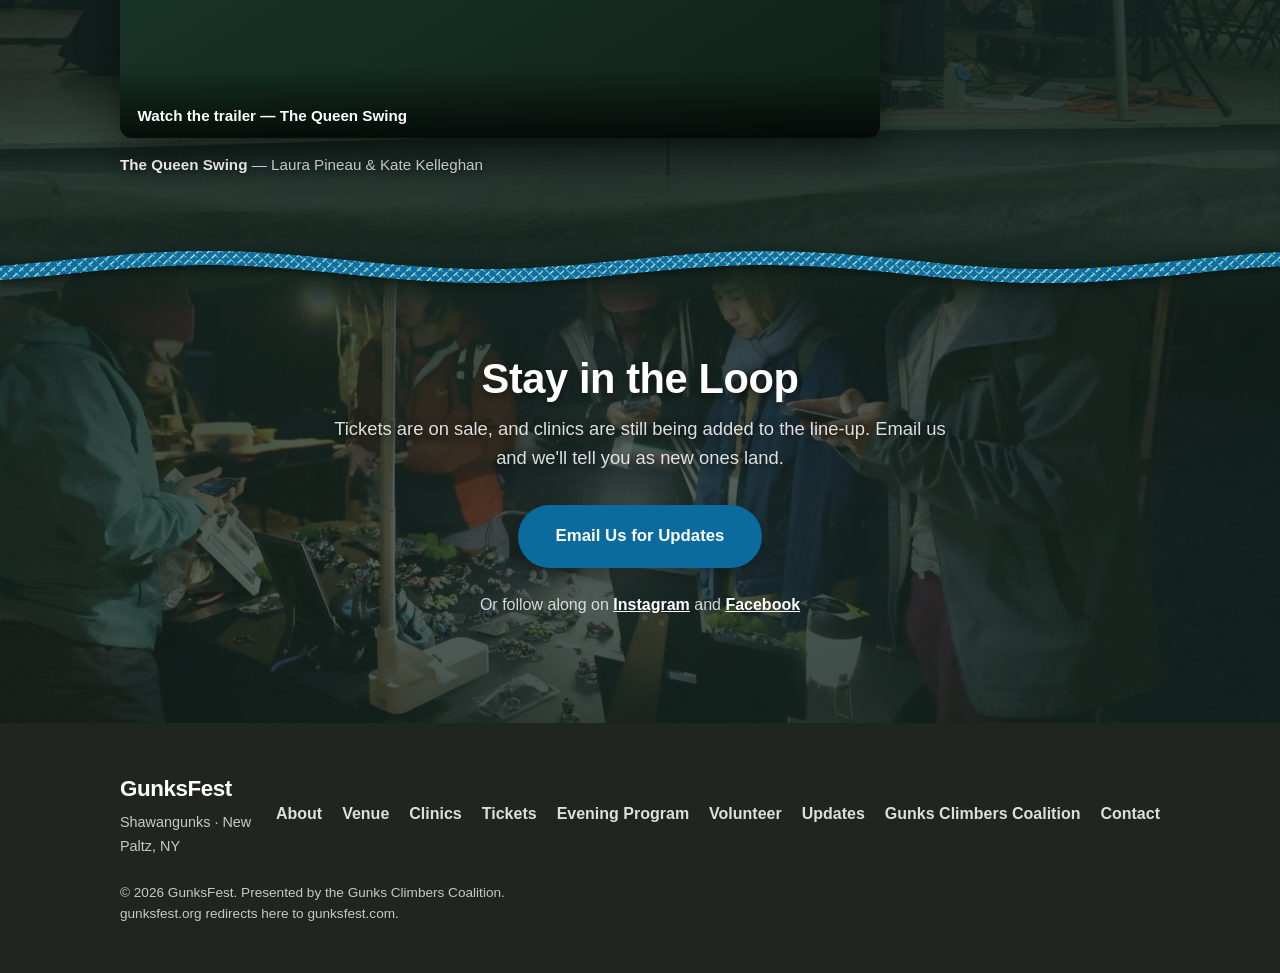
==== commit f08c680f: "Add student pricing and student volunteer info Sliding-scale ticket pricing and the 3x-shift student" ====
--- a/index.html
+++ b/index.html
@@ -490,6 +490,7 @@
                    turns out not to be open yet. -->
               <a class="btn btn-primary pass-cta" href="https://pretix.eu/gunksclimbers/gunksfest2026/" target="_blank" rel="noopener">Select</a>
               <p class="pass-note"><a href="https://script.google.com/a/macros/gunksclimbers.org/s/AKfycbzJss_Nq6xAGWhmCQzPJYRMceyyRPAsErOrth0MhJa9-wMT7RwUjuVHeqH656tuGwE/exec" target="_blank" rel="noopener">Volunteers</a> get a discount. Sign up before you buy.</p>
+              <p class="pass-note">Students: sliding scale discounts are available — <a href="mailto:events@gunksclimbers.org?subject=%5BGunksFest%202026%5D%20Student%20Pricing%20Inquiry">contact us</a>.</p>
             </div>
           </div>
 
@@ -578,6 +579,8 @@
           <div class="volunteer-side">
             <h3>Already bought?</h3>
             <p>Sign up anyway. We'll sort the discount out with you.</p>
+            <h3>Student?</h3>
+            <p>Sign up for 3x shifts using your *.edu email, then <a href="mailto:events@gunksclimbers.org?subject=%5BGunksFest%202026%5D%20Student%20Volunteer">email us</a> to complete your registration.</p>
           </div>
         </div>
       </div>
--- a/css/style.css
+++ b/css/style.css
@@ -844,7 +844,8 @@
   background: var(--color-cream); border-radius: var(--radius); padding: 1.5rem;
   box-shadow: var(--shadow); border-top: 4px solid var(--color-accent-dk);
 }
-.volunteer-side h3 { margin: 0 0 0.5rem; font-size: 1.15rem; color: var(--color-forest); }
+.volunteer-side h3 { margin: 1.25rem 0 0.5rem; font-size: 1.15rem; color: var(--color-forest); }
+.volunteer-side h3:first-child { margin-top: 0; }
 .volunteer-side p { margin: 0; color: var(--color-ink-soft); }
 .volunteer-side a { color: var(--color-accent-dk); }
 
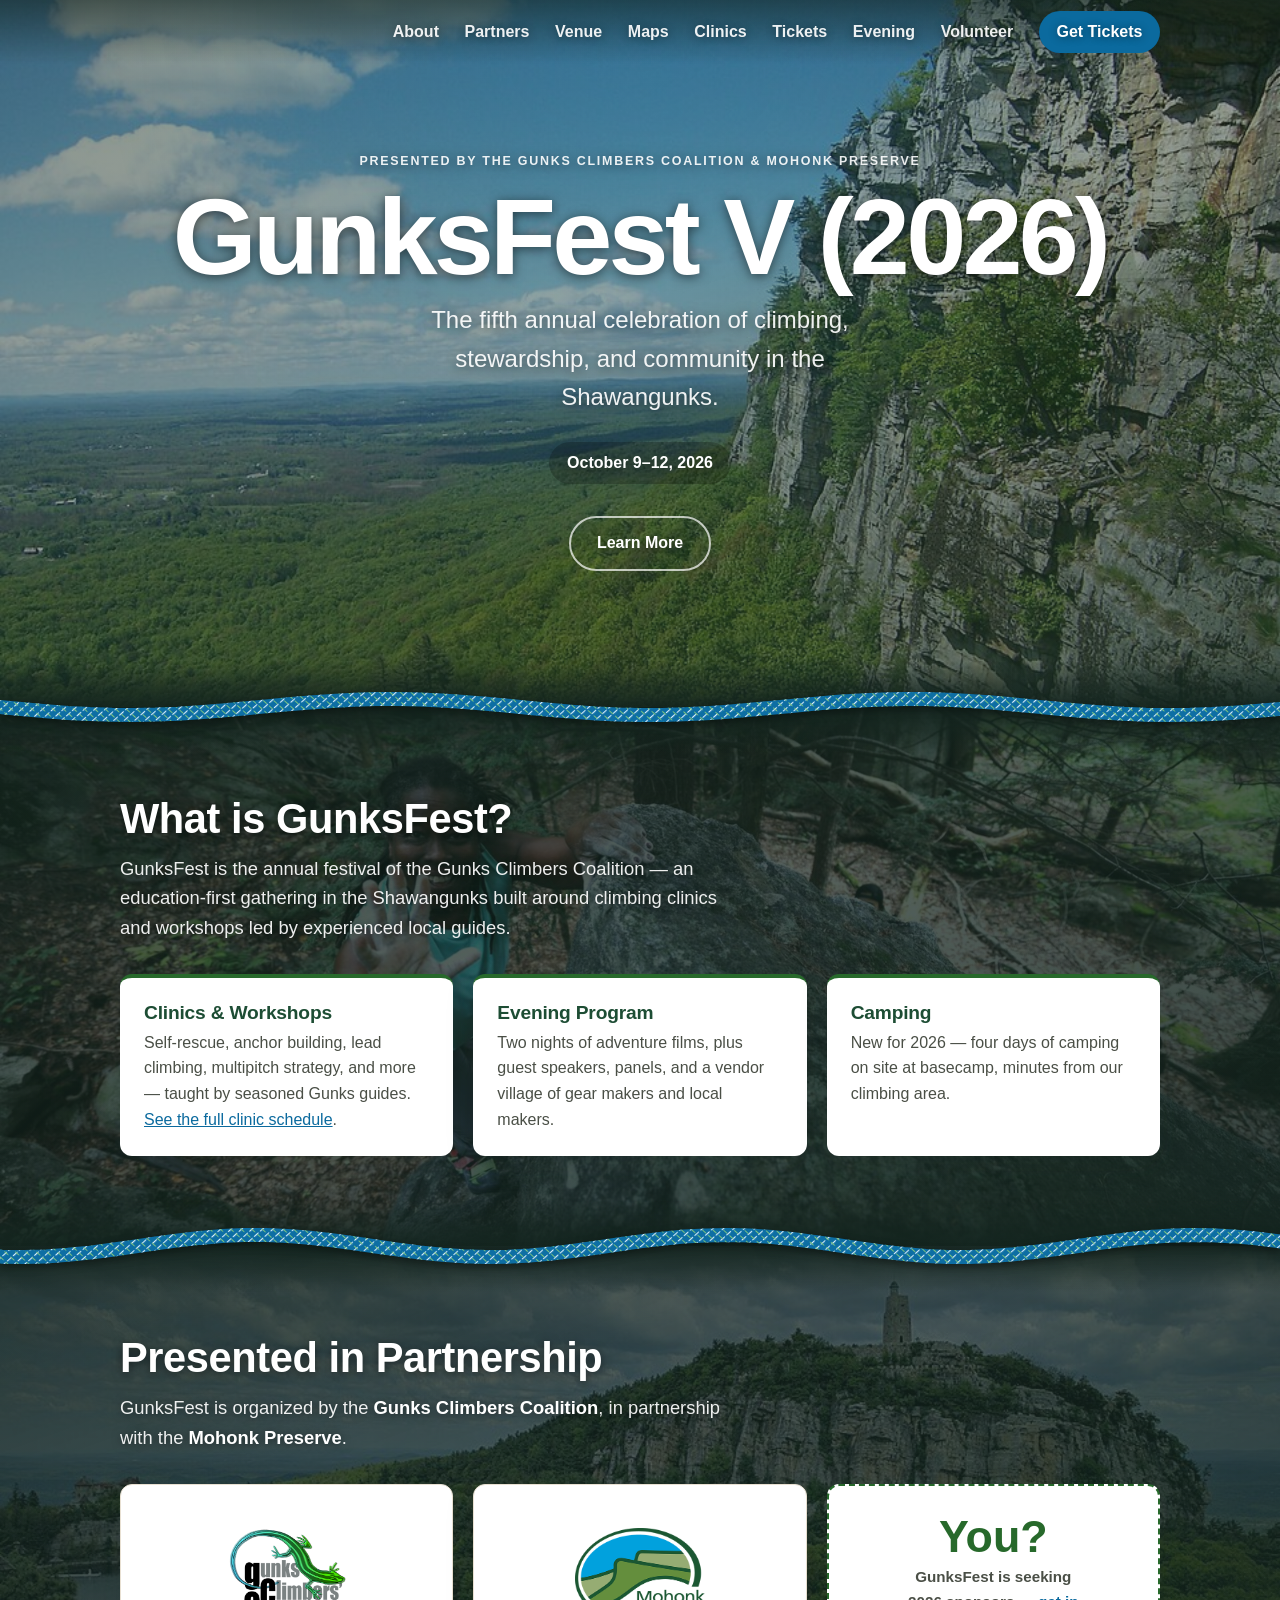
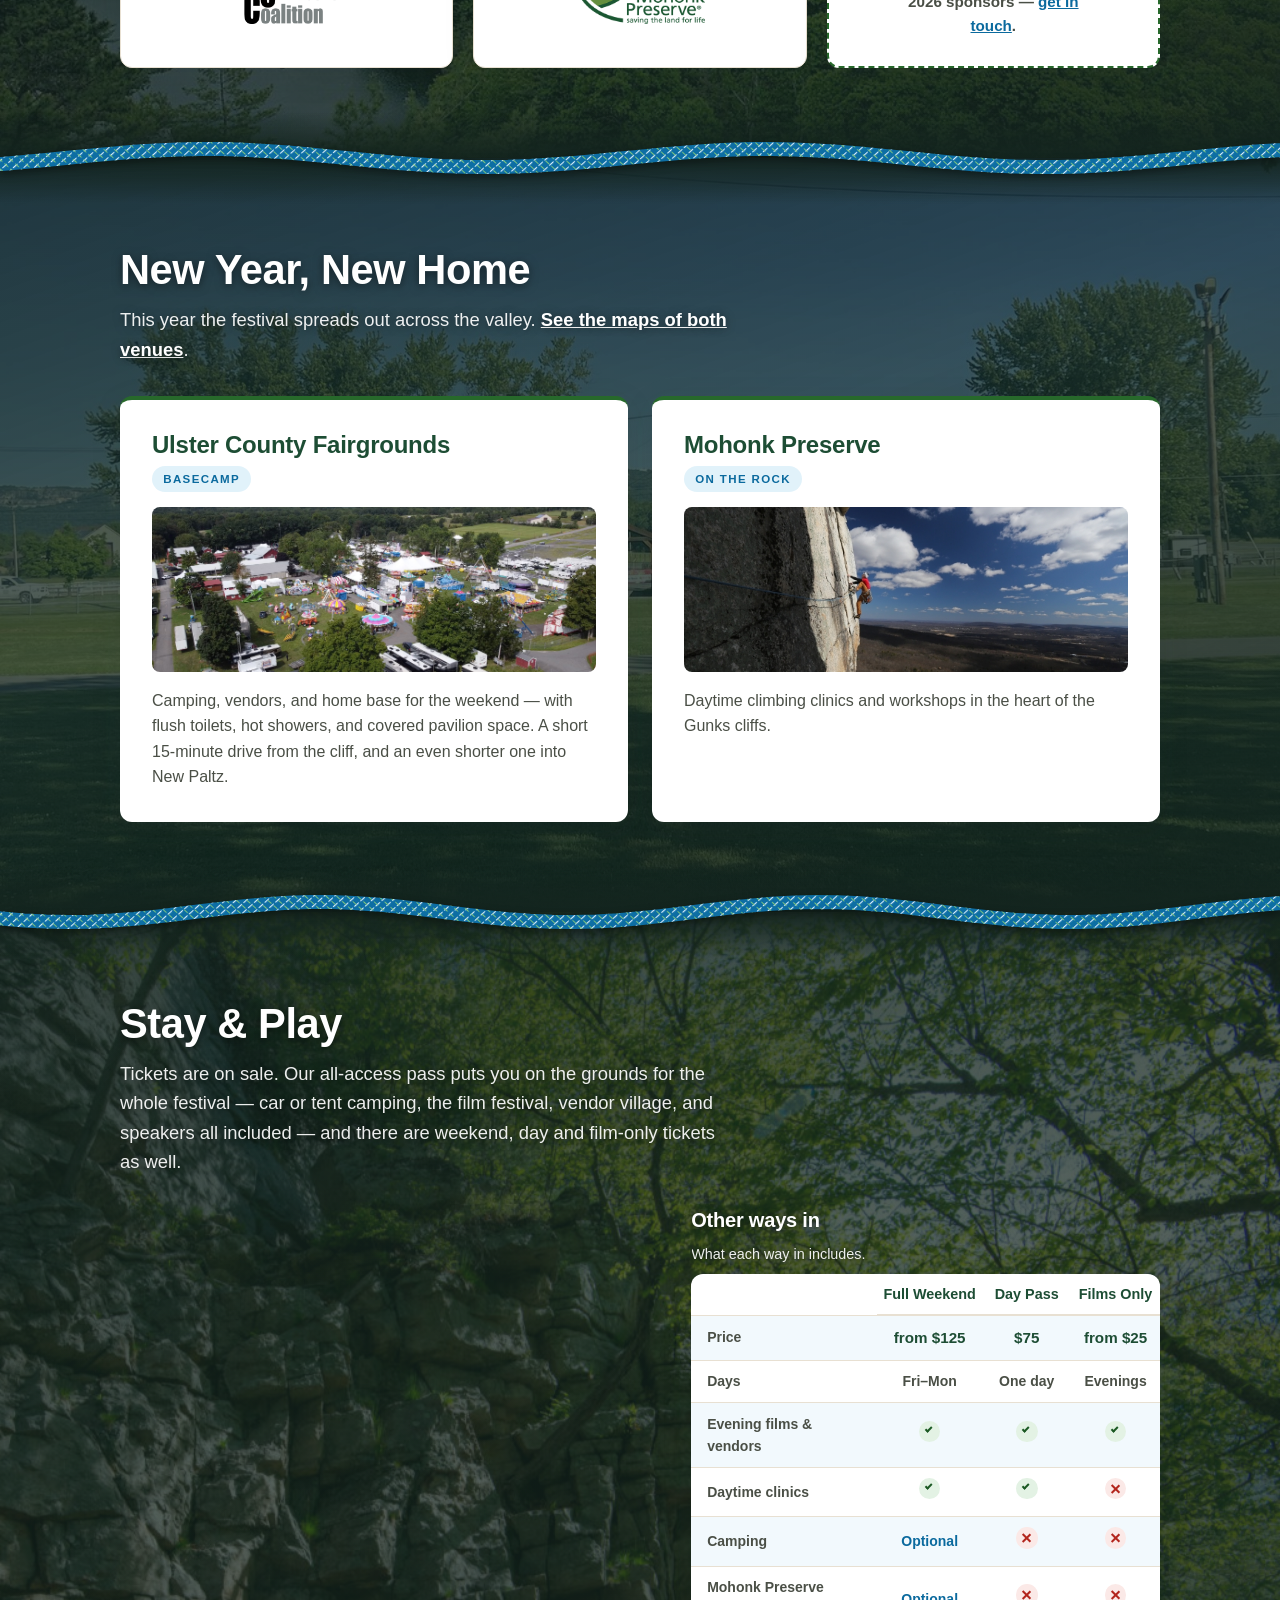
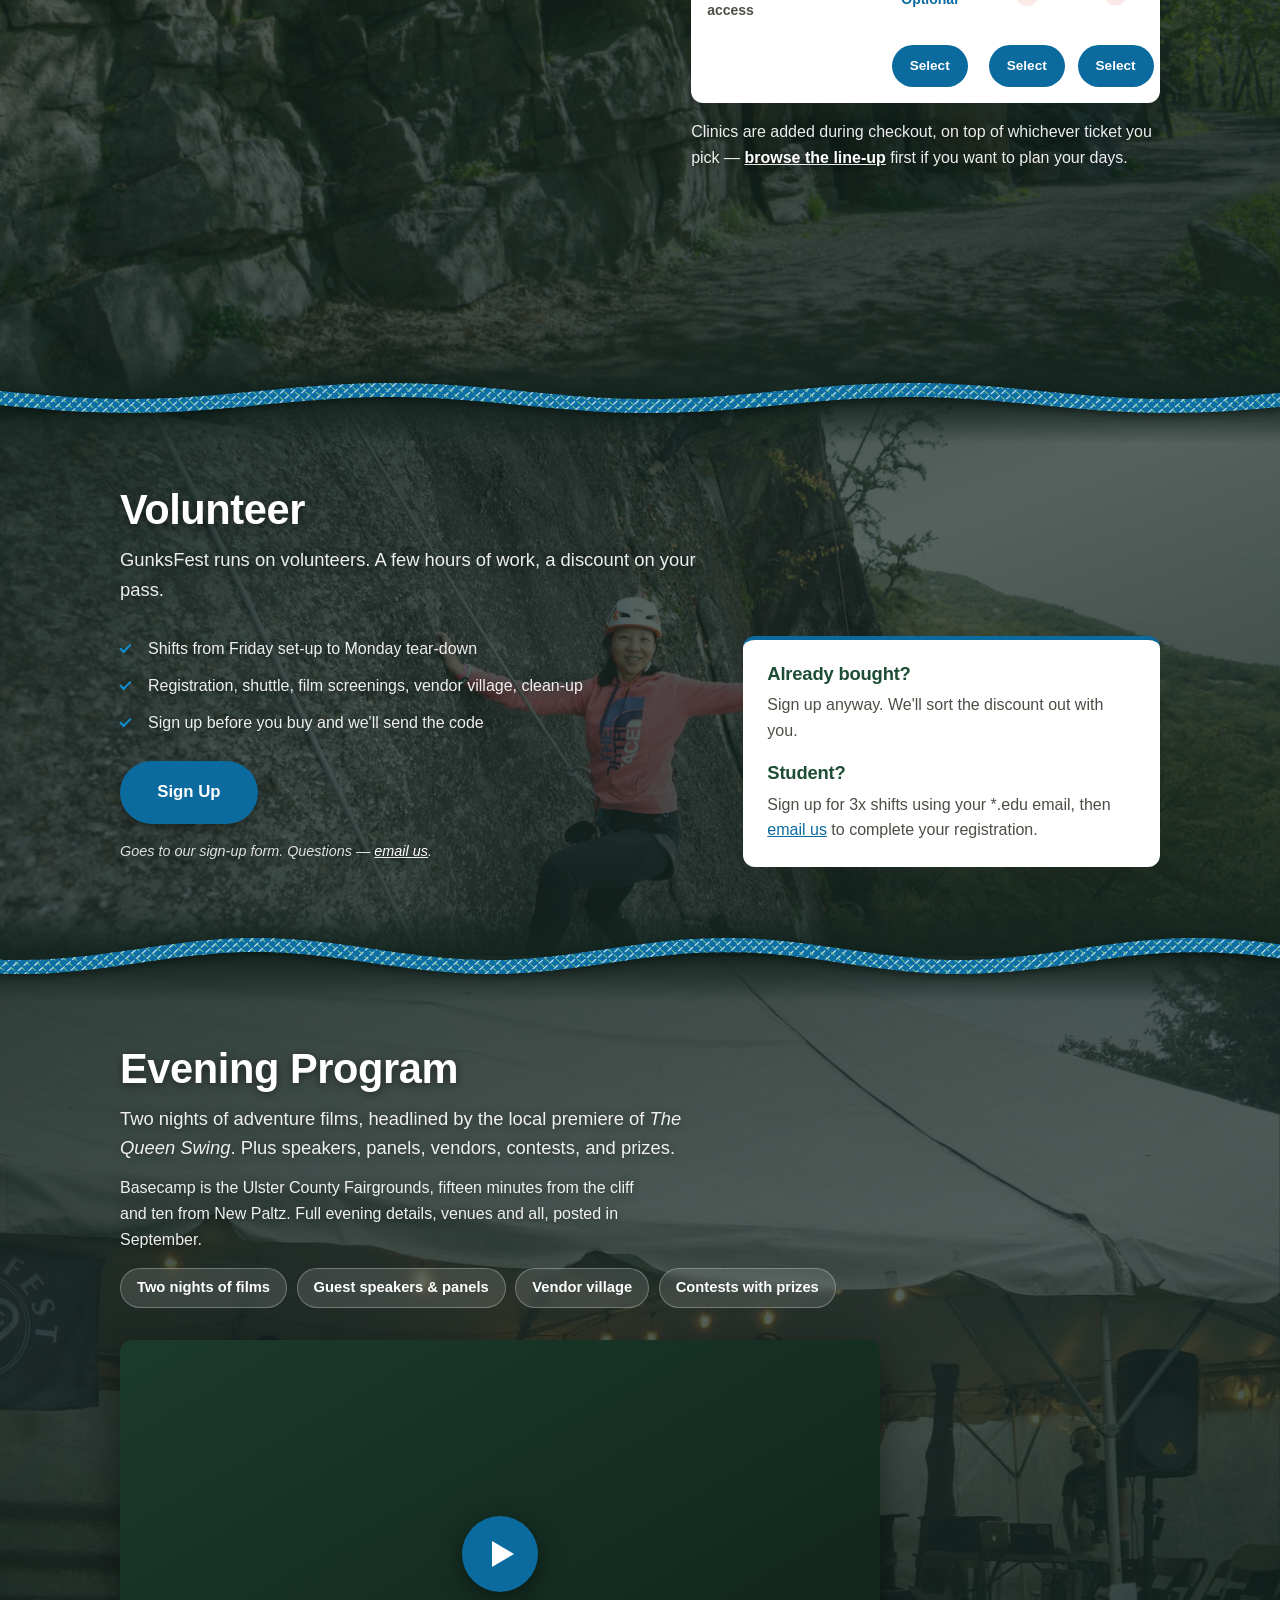
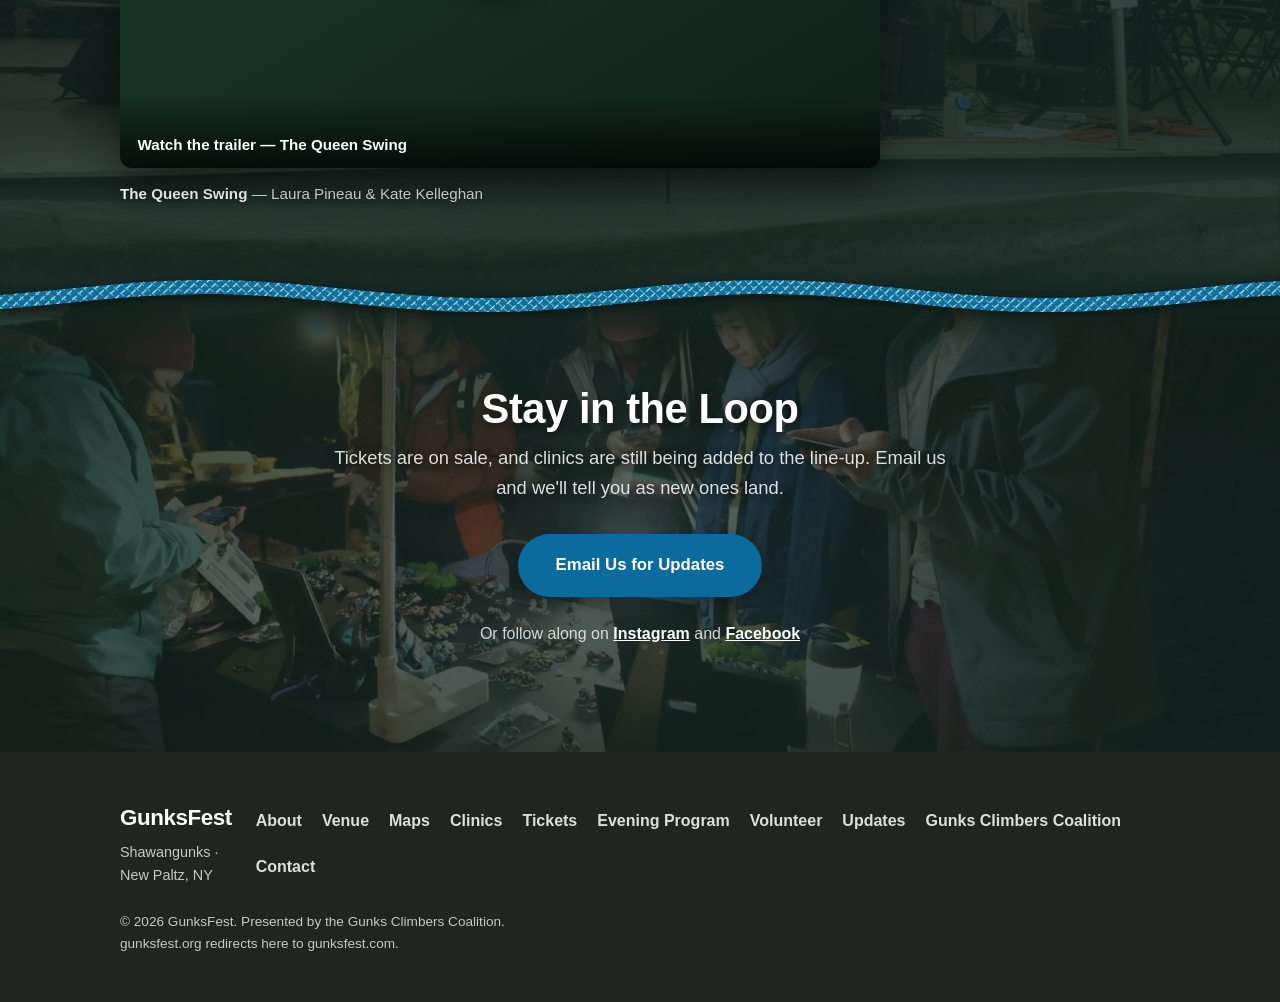
==== commit 6f2b37b5: "Add gunksfest.com/maps with venue maps for the Fairgrounds and Mohonk Builds the two numbered-key ma" ====
--- a/index.html
+++ b/index.html
@@ -245,6 +245,7 @@
         <a href="#about">About</a>
         <a href="#partners">Partners</a>
         <a href="#venue">Venue</a>
+        <a href="maps/">Maps</a>
         <a href="clinics.html">Clinics</a>
         <a href="#tickets">Tickets</a>
         <a href="#evening">Evening</a>
@@ -279,6 +280,7 @@
     <a href="#about">About</a>
     <a href="#partners">Partners</a>
     <a href="#venue">Venue</a>
+    <a href="maps/">Maps</a>
     <a href="clinics.html">Clinics</a>
     <a href="#tickets">Tickets</a>
     <a href="#evening">Evening Program</a>
@@ -409,7 +411,7 @@
       <div class="slideshow-scrim" aria-hidden="true"></div>
       <div class="container">
         <h2 id="venue-title">New Year, New Home</h2>
-        <p class="lead">This year the festival spreads out across the valley.</p>
+        <p class="lead">This year the festival spreads out across the valley. <a href="maps/">See the maps of both venues</a>.</p>
         <div class="venue-grid">
           <div class="venue-card">
             <h3>Ulster County Fairgrounds</h3>
@@ -690,6 +692,7 @@
       <nav class="footer-links" aria-label="Footer">
         <a href="#about">About</a>
         <a href="#venue">Venue</a>
+        <a href="maps/">Maps</a>
         <a href="clinics.html">Clinics</a>
         <a href="#tickets">Tickets</a>
         <a href="#evening">Evening Program</a>
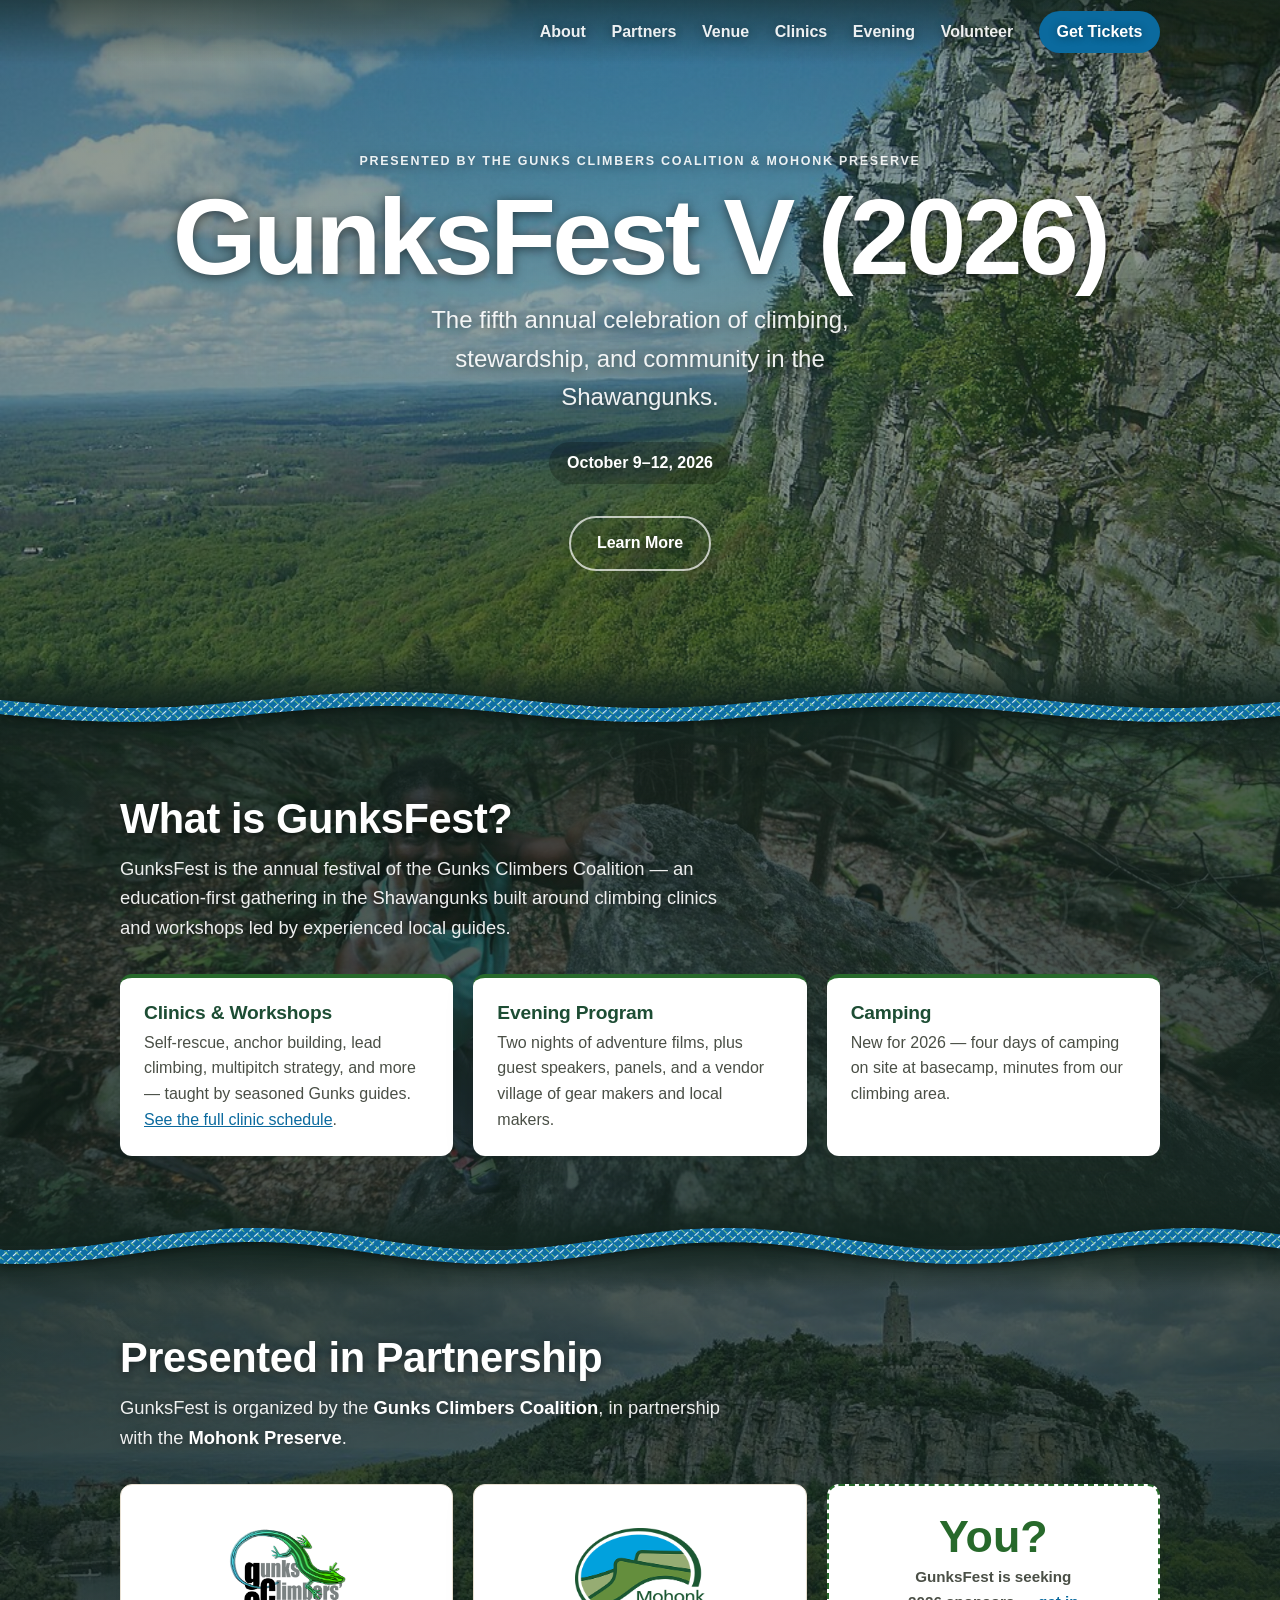
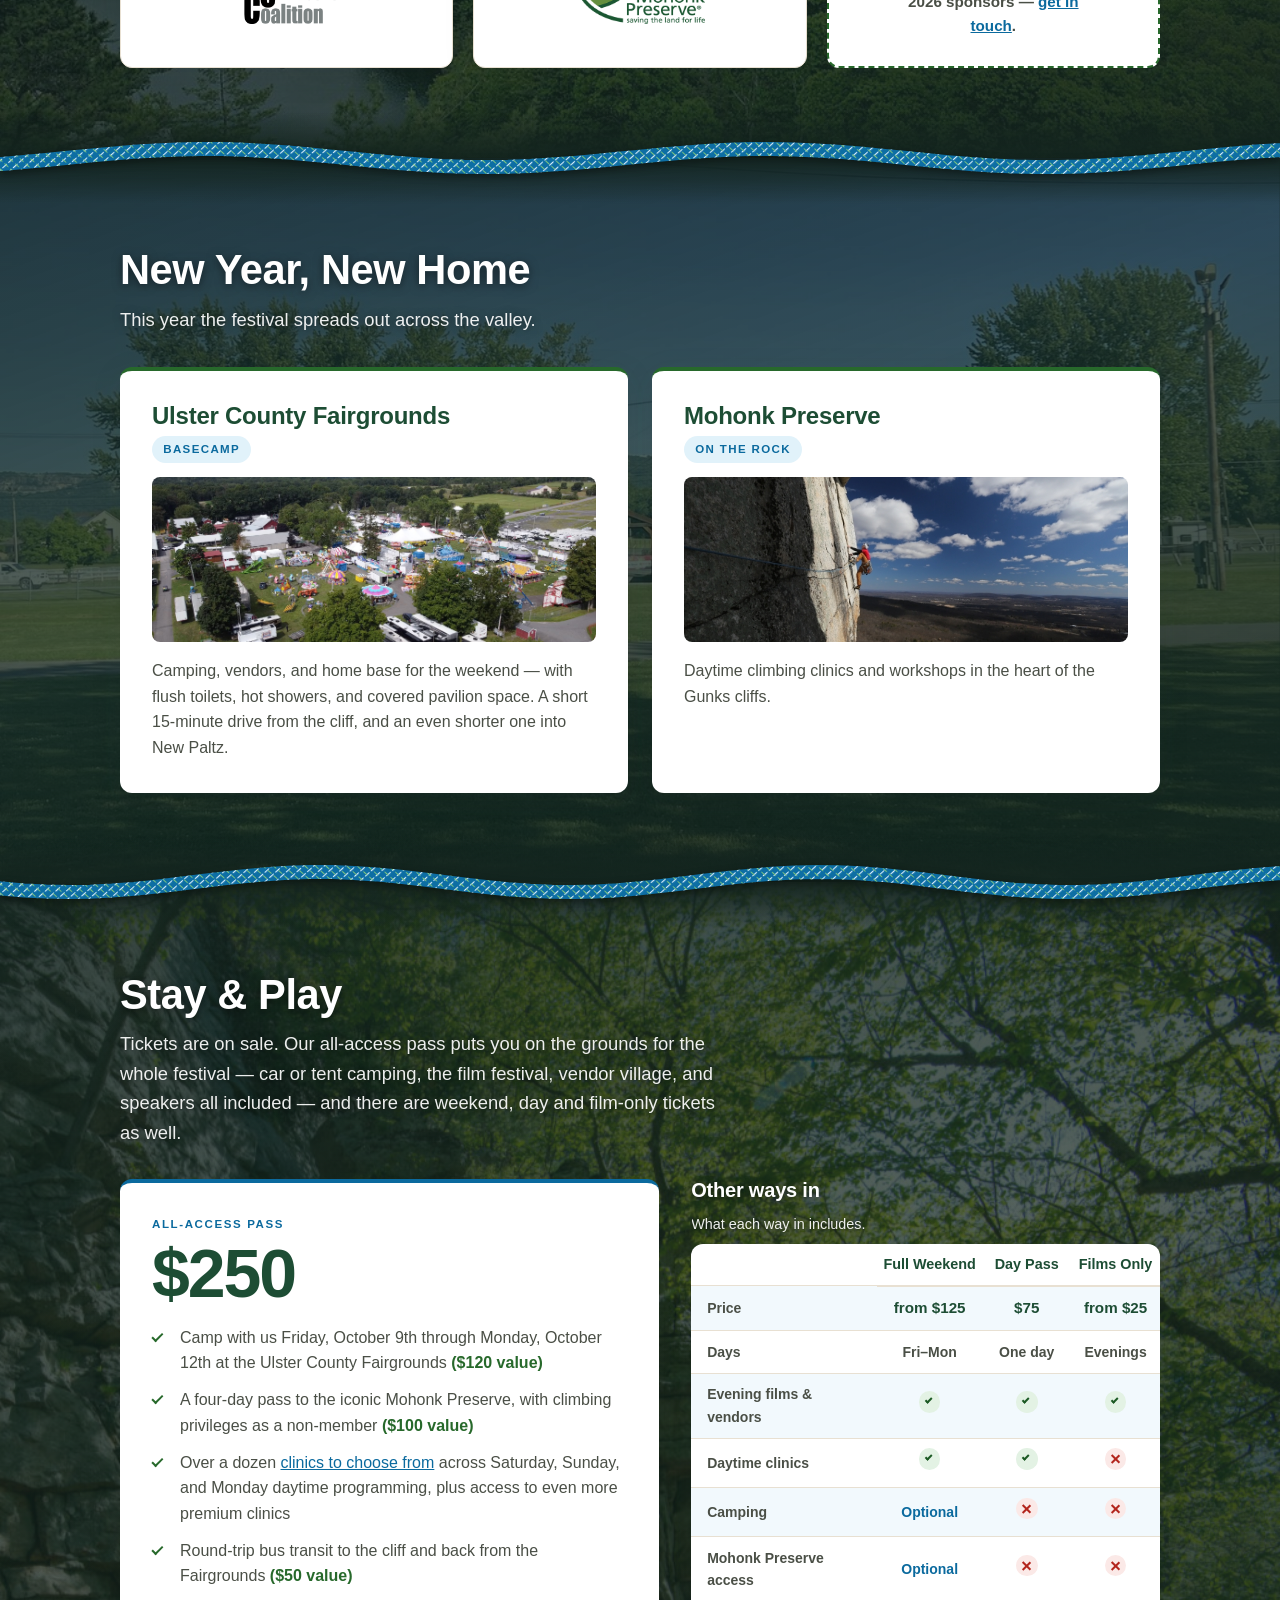
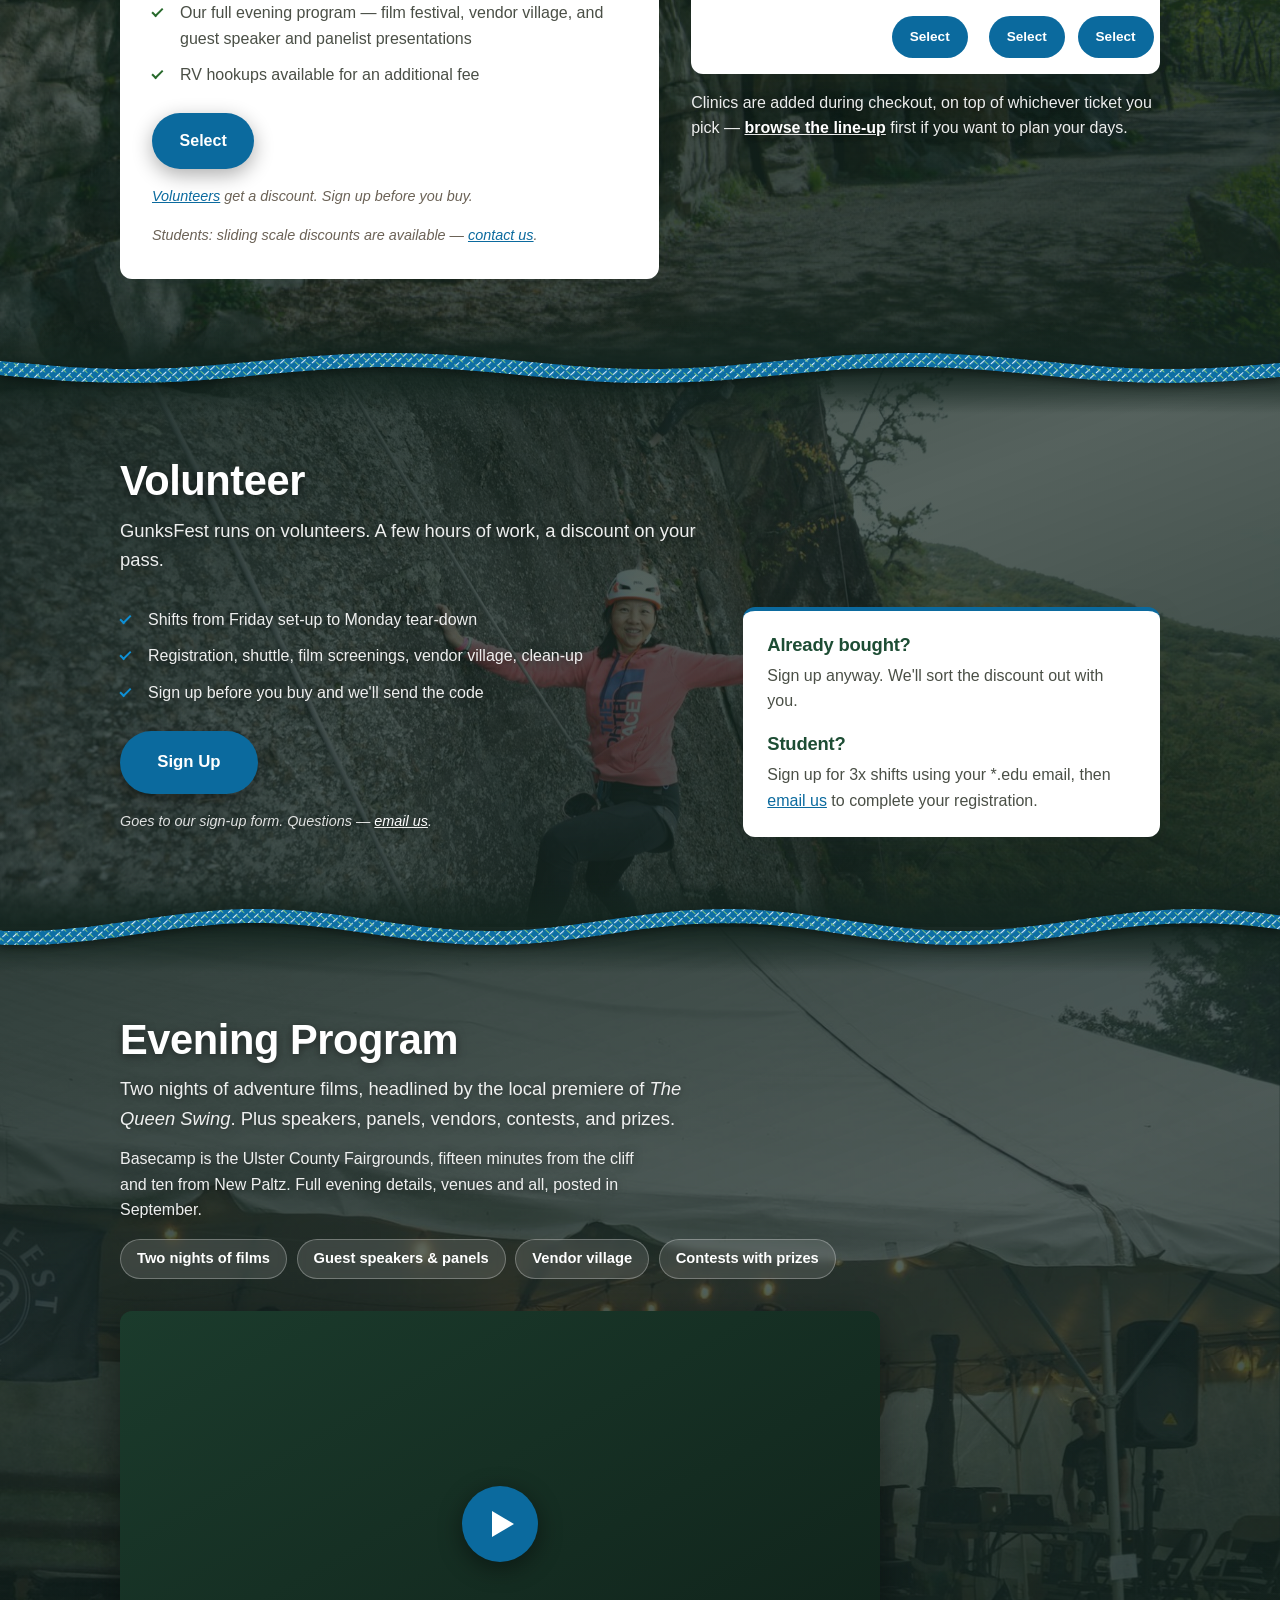
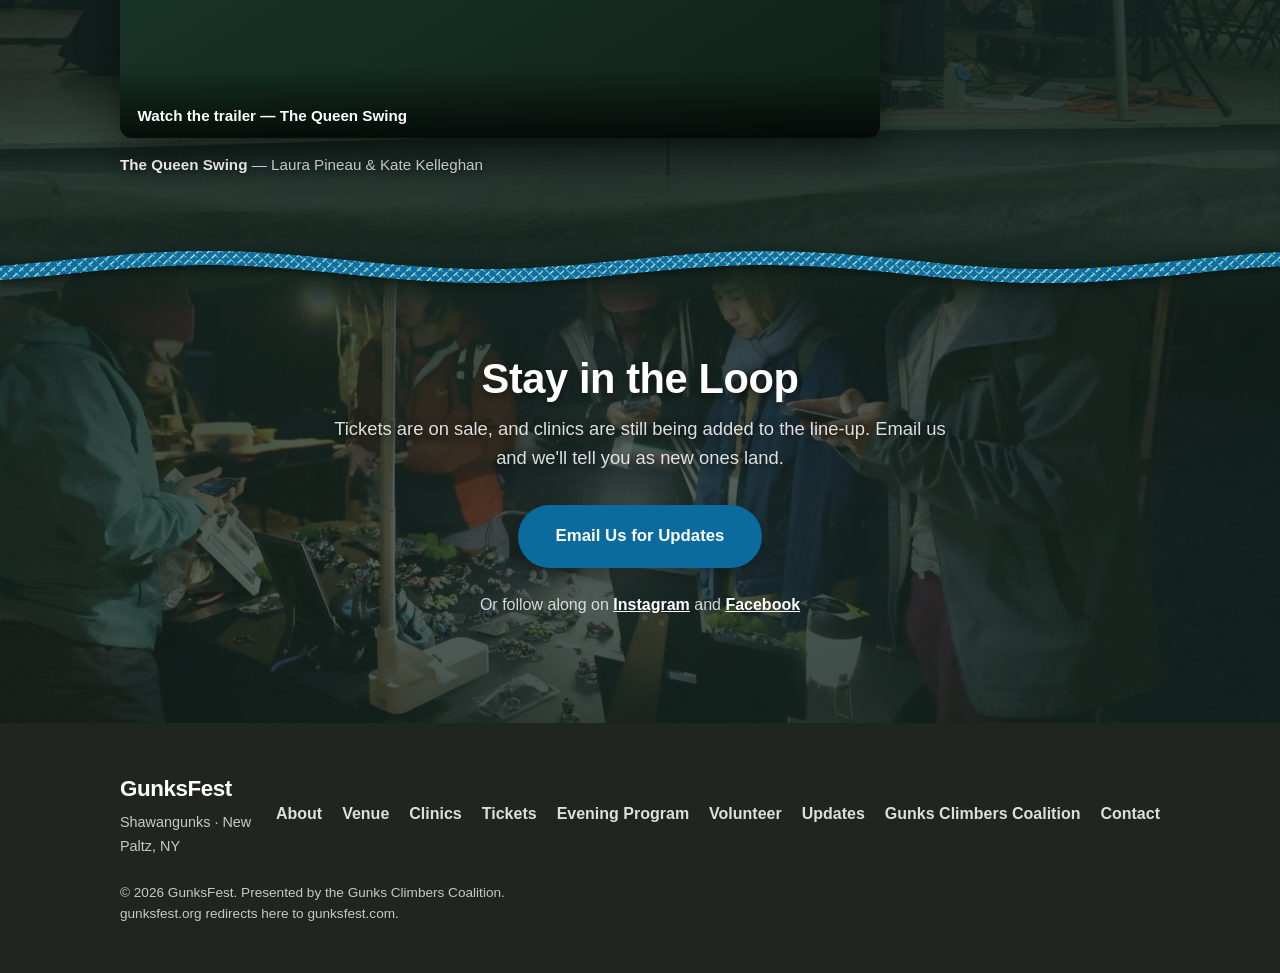
==== commit 9bc67444: "Unlink the maps page from the site; drop Tickets from the top menu The maps are for attendees, not t" ====
--- a/index.html
+++ b/index.html
@@ -245,9 +245,7 @@
         <a href="#about">About</a>
         <a href="#partners">Partners</a>
         <a href="#venue">Venue</a>
-        <a href="maps/">Maps</a>
         <a href="clinics.html">Clinics</a>
-        <a href="#tickets">Tickets</a>
         <a href="#evening">Evening</a>
         <a href="#volunteer">Volunteer</a>
         <a class="nav-cta" href="#tickets">Get Tickets</a>
@@ -280,9 +278,7 @@
     <a href="#about">About</a>
     <a href="#partners">Partners</a>
     <a href="#venue">Venue</a>
-    <a href="maps/">Maps</a>
     <a href="clinics.html">Clinics</a>
-    <a href="#tickets">Tickets</a>
     <a href="#evening">Evening Program</a>
     <a href="#volunteer">Volunteer</a>
     <a class="menu-cta" href="#tickets">Get Tickets</a>
@@ -411,7 +407,7 @@
       <div class="slideshow-scrim" aria-hidden="true"></div>
       <div class="container">
         <h2 id="venue-title">New Year, New Home</h2>
-        <p class="lead">This year the festival spreads out across the valley. <a href="maps/">See the maps of both venues</a>.</p>
+        <p class="lead">This year the festival spreads out across the valley.</p>
         <div class="venue-grid">
           <div class="venue-card">
             <h3>Ulster County Fairgrounds</h3>
@@ -692,7 +688,6 @@
       <nav class="footer-links" aria-label="Footer">
         <a href="#about">About</a>
         <a href="#venue">Venue</a>
-        <a href="maps/">Maps</a>
         <a href="clinics.html">Clinics</a>
         <a href="#tickets">Tickets</a>
         <a href="#evening">Evening Program</a>
